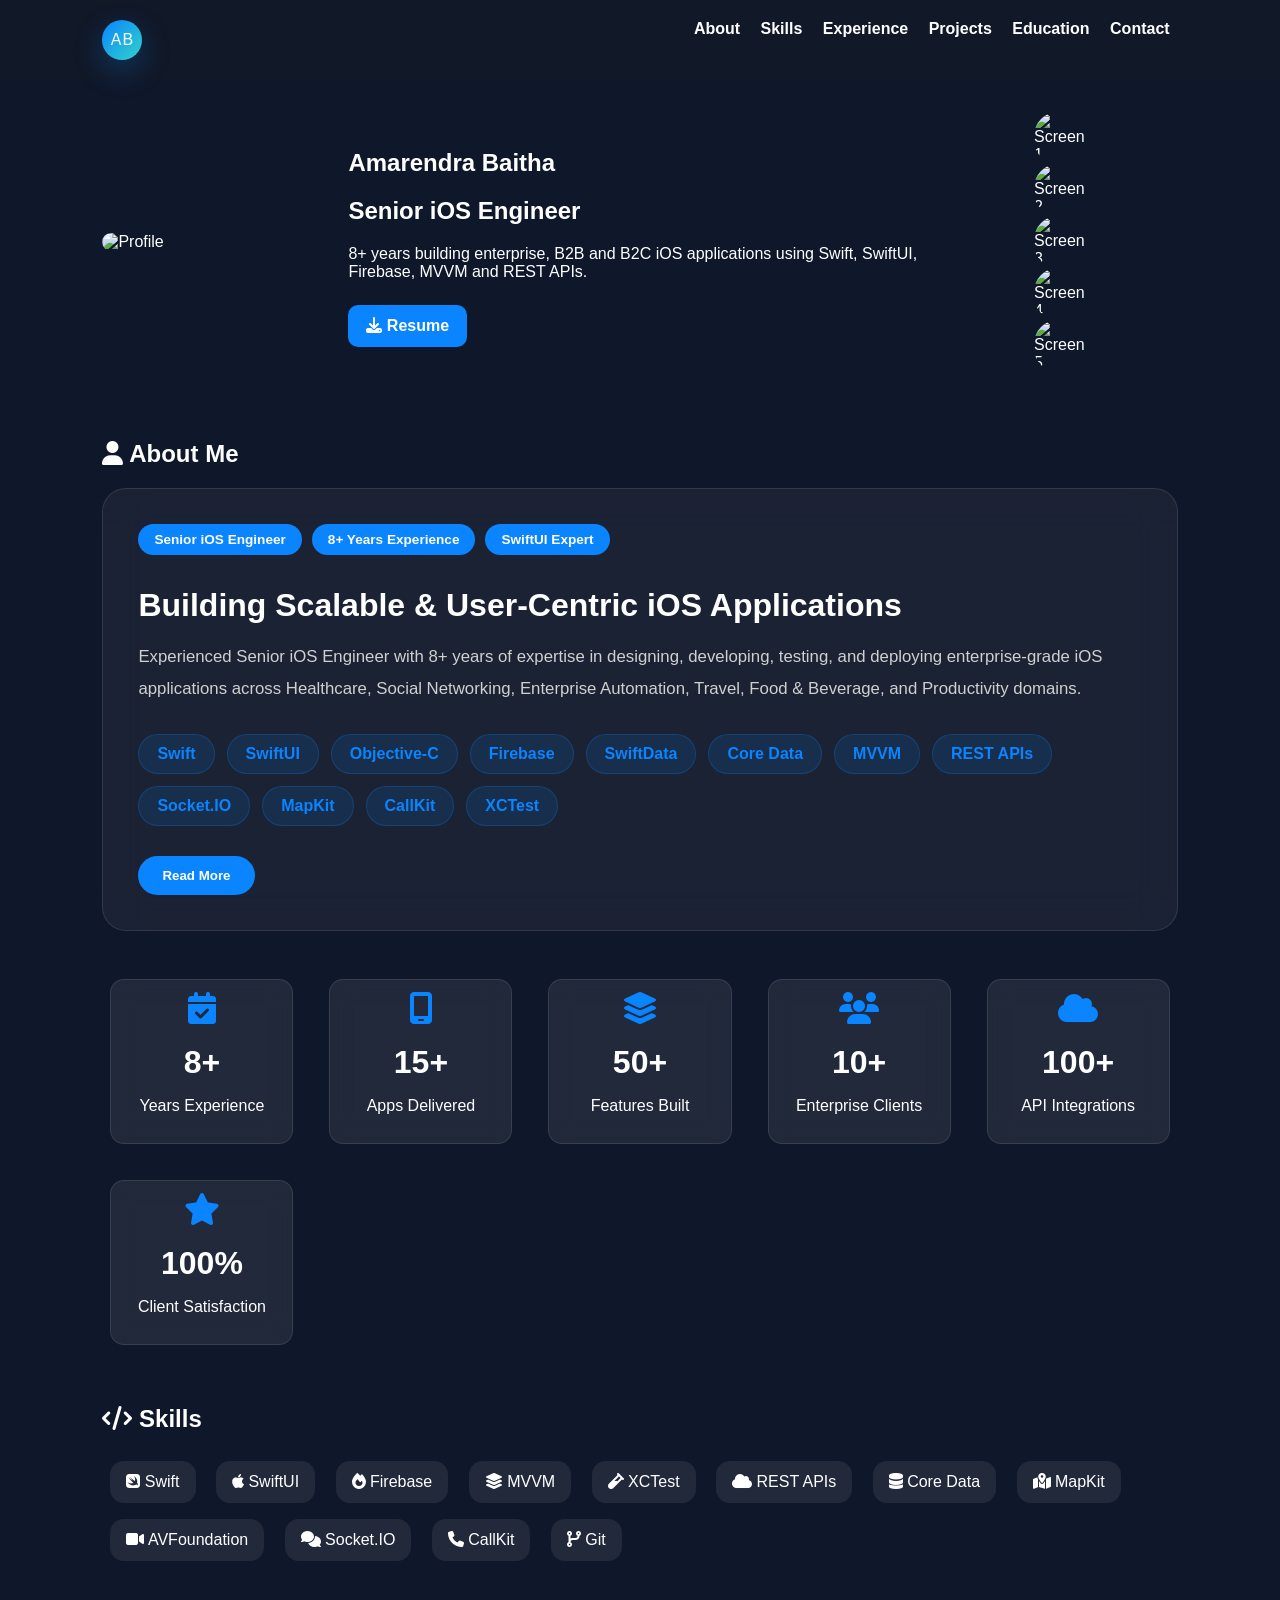
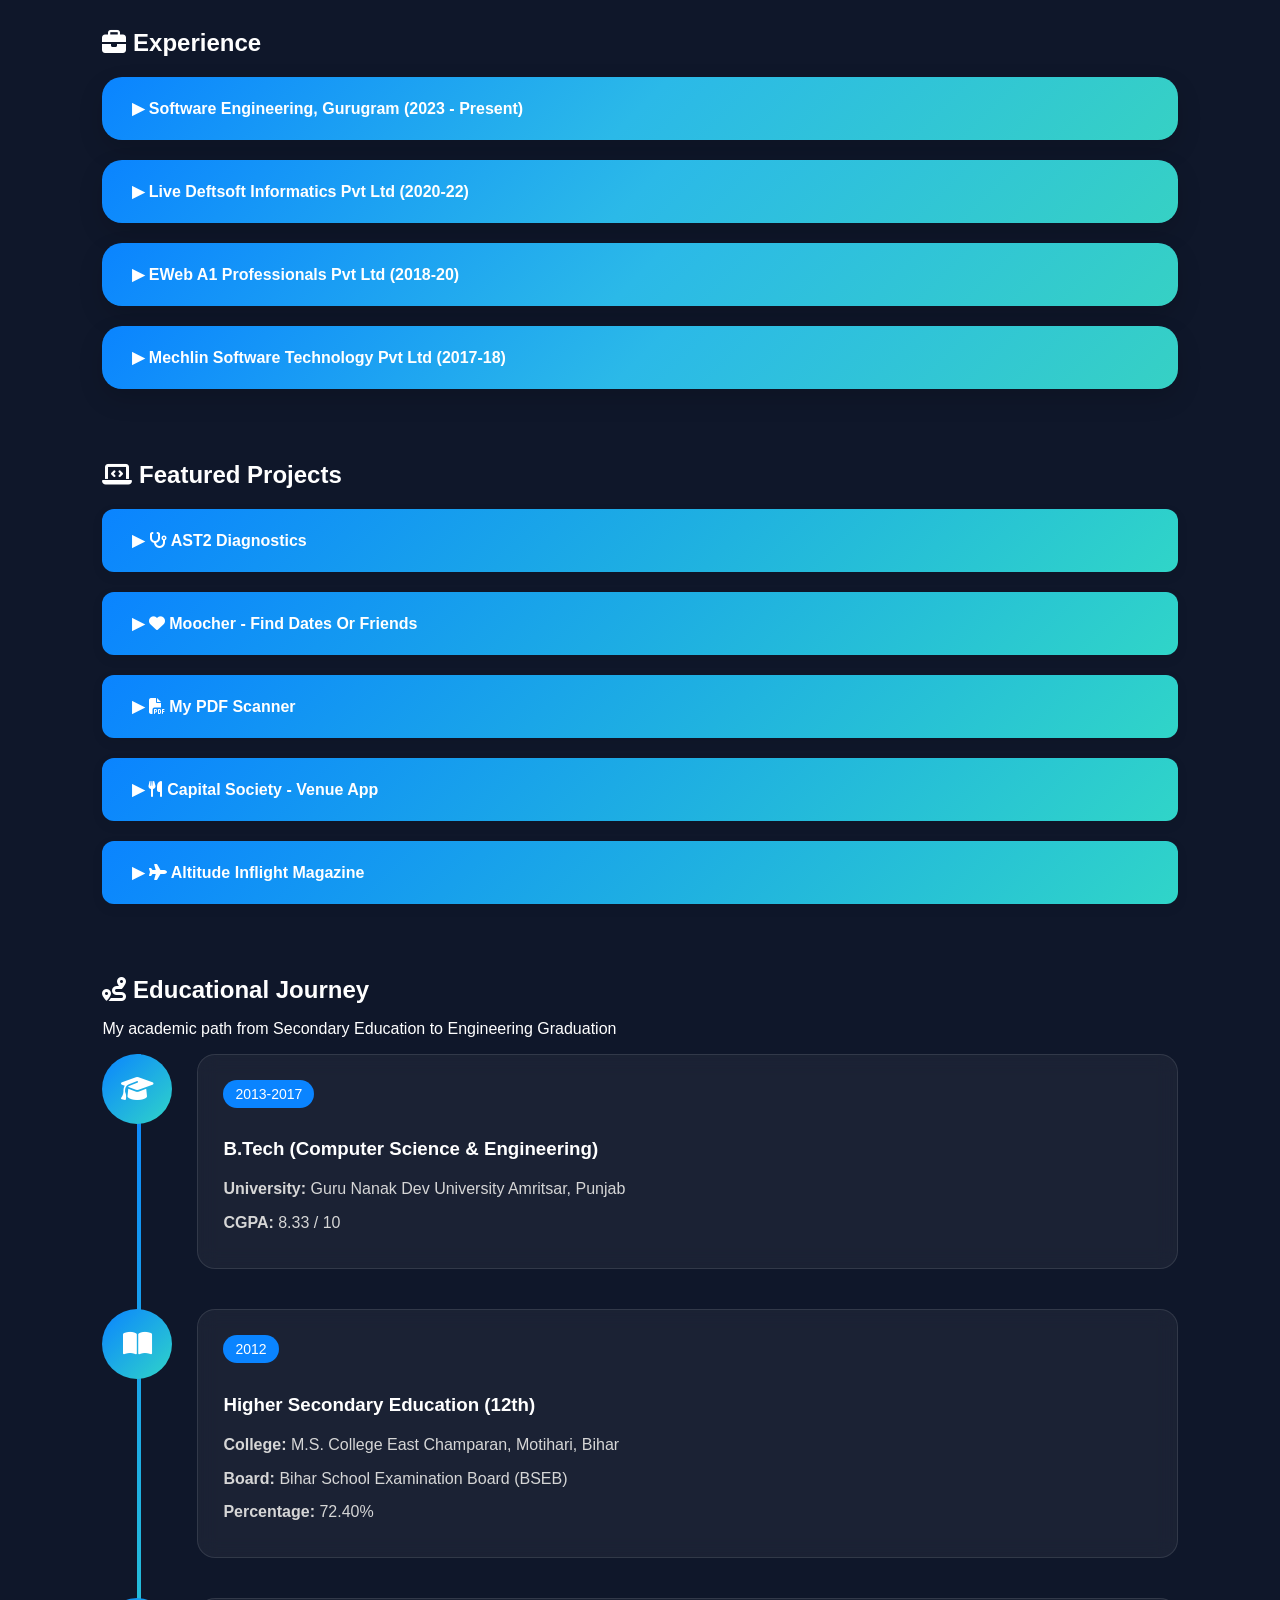
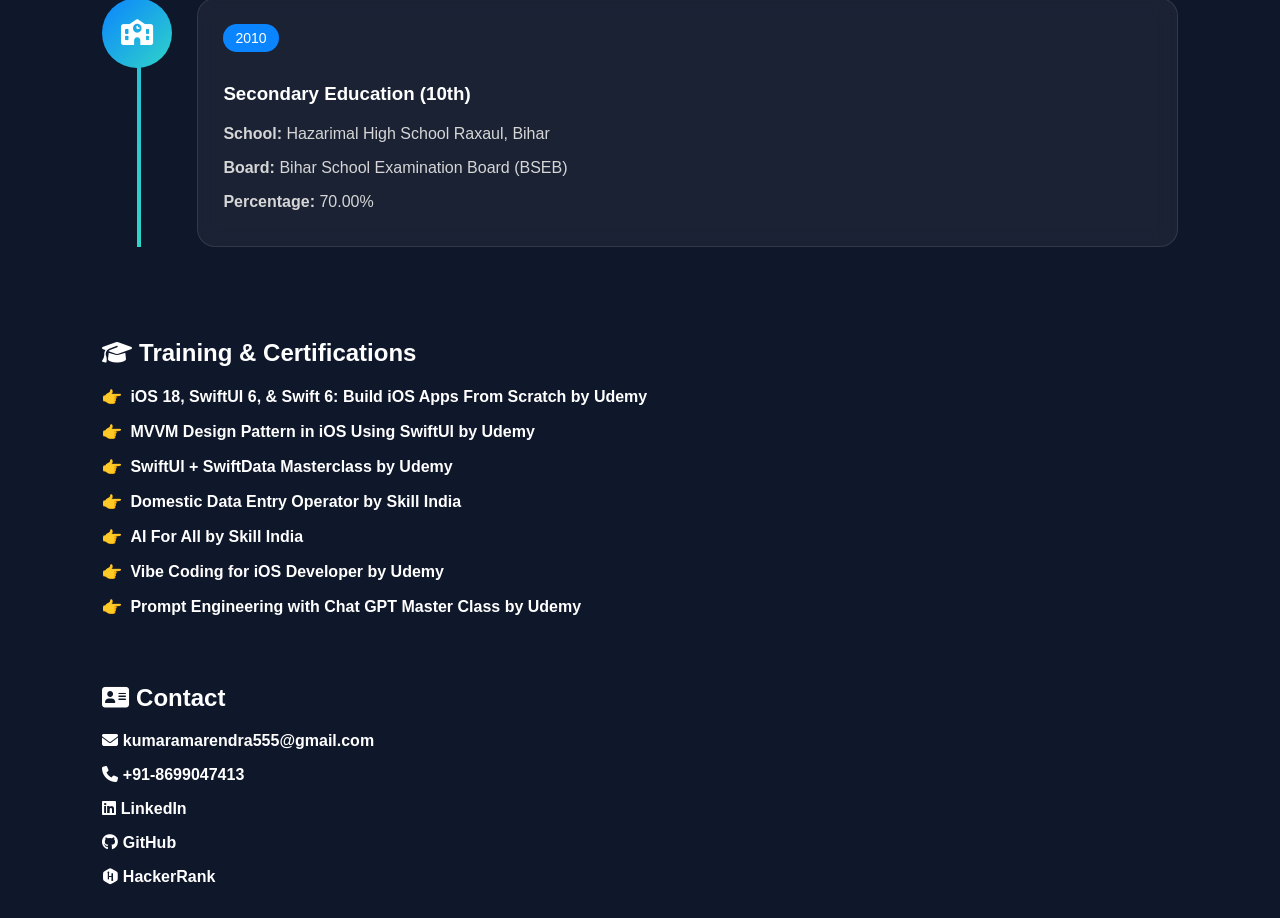
==== index.html @ 4dd433b8 "Update index.html" ====
<!DOCTYPE html>
<html lang="en">

<head>
    <meta charset="UTF-8">
    <meta name="viewport" content="width=device-width, initial-scale=1.0">
    <title>Amarendra Baitha | Senior iOS Engineer</title>
    <meta name="description"
        content="Senior iOS Engineer with 8+ years experience in Swift, SwiftUI and Enterprise iOS Apps">
    <link rel="stylesheet" href="https://cdnjs.cloudflare.com/ajax/libs/font-awesome/6.5.2/css/all.min.css">
    <link rel="stylesheet" href="css/style.css">
</head>

<body>

    <header class="header">
        <div class="logo">
            <span>AB</span>
        </div>
        <nav>
            <a href="#about">About</a>
            <a href="#skills">Skills</a>
            <a href="#experience">Experience</a>
            <a href="#projects">Projects</a>
            <a href="#education">Education</a>
            <a href="#contact">Contact</a>
        </nav>
    </header>

    <section class="hero">
        <img src="assets/images/profile.png" alt="Profile">
        <div>
            <h1>Amarendra Baitha</h1>
            <h2>Senior iOS Engineer</h2>
            <p>
                8+ years building enterprise, B2B and B2C iOS applications using Swift, SwiftUI, Firebase, MVVM and
                REST
                APIs.
            </p>
            <a class="btn" href="assets/documents/Amarendra_Baitha_Resume.pdf"><i class="fas fa-download"></i>
                Resume</a>
        </div>

        <section id="gallery" class="gallery-section">
            <div class="iphone-gallery">
                <div class="iphone-frame">
                    <img src="assets/AppGallary/screen1.png" alt="Screen 1">
                </div>

                <div class="iphone-frame">
                    <img src="assets/AppGallary/screen2.png" alt="Screen 2">
                </div>

                <div class="iphone-frame">
                    <img src="assets/AppGallary/screen3.png" alt="Screen 3">
                </div>

                <div class="iphone-frame">
                    <img src="assets/AppGallary/screen4.png" alt="Screen 4">
                </div>

                <div class="iphone-frame">
                    <img src="assets/AppGallary/screen5.png" alt="Screen 5">
                </div>
            </div>
        </section>
    </section>
    <section id="about" class="about-section">
        <h2><i class="fas fa-user"></i> About Me</h2>

        <div class="about-card">

            <div class="about-highlight">
                <span class="badge">Senior iOS Engineer</span>
                <span class="badge">8+ Years Experience</span>
                <span class="badge">SwiftUI Expert</span>
            </div>

            <h3>Building Scalable & User-Centric iOS Applications</h3>

            <p class="about-intro">
                Experienced Senior iOS Engineer with 8+ years of expertise in designing,
                developing, testing, and deploying enterprise-grade iOS applications across
                Healthcare, Social Networking, Enterprise Automation, Travel, Food & Beverage,
                and Productivity domains.
            </p>

            <div class="tech-stack">
                <span>Swift</span>
                <span>SwiftUI</span>
                <span>Objective-C</span>
                <span>Firebase</span>
                <span>SwiftData</span>
                <span>Core Data</span>
                <span>MVVM</span>
                <span>REST APIs</span>
                <span>Socket.IO</span>
                <span>MapKit</span>
                <span>CallKit</span>
                <span>XCTest</span>
            </div>

            <button class="read-more-btn" onclick="toggleAbout()">
                <span id="aboutBtnText">Read More</span>
            </button>

            <div id="aboutMore" class="about-more">

                <div class="timeline-card">
                    <h4><i class="fas fa-briefcase"></i> Professional Journey</h4>

                    <p>
                        Collaborated with product managers, designers, QA teams,
                        and stakeholders to deliver high-performance enterprise
                        applications used by thousands of users worldwide.
                    </p>

                    <p>
                        Developed advanced functionalities including real-time chat,
                        audio/video calling, OCR, PDF scanning, push notifications,
                        offline synchronization, analytics, payments, and location services.
                    </p>

                    <p>
                        Contributed to successful products including
                        AST2 Diagnostics, Moocher, My PDF Scanner,
                        Capital Society, and Altitude Inflight Magazine.
                    </p>

                    <p>
                        Passionate about clean architecture, performance optimization,
                        scalable solutions, and creating exceptional Apple ecosystem experiences.
                    </p>
                </div>

            </div>

        </div>

        <div class="stats">

            <div class="stat-card">
                <i class="fas fa-calendar-check"></i>
                <h3>8+</h3>
                <p>Years Experience</p>
            </div>

            <div class="stat-card">
                <i class="fas fa-mobile-screen"></i>
                <h3>15+</h3>
                <p>Apps Delivered</p>
            </div>

            <div class="stat-card">
                <i class="fas fa-layer-group"></i>
                <h3>50+</h3>
                <p>Features Built</p>
            </div>

            <div class="stat-card">
                <i class="fas fa-users"></i>
                <h3>10+</h3>
                <p>Enterprise Clients</p>
            </div>

            <div class="stat-card">
                <i class="fas fa-cloud"></i>
                <h3>100+</h3>
                <p>API Integrations</p>
            </div>

            <div class="stat-card">
                <i class="fas fa-star"></i>
                <h3>100%</h3>
                <p>Client Satisfaction</p>
            </div>

        </div>


    </section>


    <section id="skills">
        <h2><i class="fas fa-code"></i> Skills</h2>
        <div class="chips">
            <span><i class="fab fa-swift"></i> Swift</span>
            <span><i class="fab fa-apple"></i> SwiftUI</span>
            <span><i class="fas fa-fire"></i> Firebase</span>
            <span><i class="fas fa-layer-group"></i> MVVM</span>
            <span><i class="fas fa-vial"></i> XCTest</span>
            <span><i class="fas fa-cloud"></i> REST APIs</span>
            <span><i class="fas fa-database"></i> Core Data</span>
            <span><i class="fas fa-map-location-dot"></i> MapKit</span>
            <span><i class="fas fa-video"></i> AVFoundation</span>
            <span><i class="fas fa-comments"></i> Socket.IO</span>
            <span><i class="fas fa-phone"></i> CallKit</span>
            <span><i class="fas fa-code-branch"></i> Git</span>
        </div>
    </section>
    <section id="experience" class="experience-section">
        <h2 style="display: inline-block; margin: 8;"><i class="fas fa-briefcase"></i> Experience</h2>
        <!-- Company 1 -->
        <div class="experience-card">
            <button class="toggle-btn" onclick="toggleTable('exp1')">
                ▶ Software Engineering, Gurugram (2023 - Present)
            </button>

            <div id="exp1" class="experience-content">
                <table>
                    <tr>
                        <td class="label">Organization</td>
                        <td>
                            <a class="org-link" href="https://deftsoft.com" target="_blank">
                                Software Engineering, Gurugram
                            </a>
                        </td>
                    </tr>
                    <tr>
                        <td class="label">Time Period</td>
                        <td>23 Jan 2023 – Currently Working</td>
                    </tr>
                </table>
            </div>
        </div>

        <!-- Company 2 -->
        <div class="experience-card">
            <button class="toggle-btn" onclick="toggleTable('exp2')">
                ▶ Live Deftsoft Informatics Pvt Ltd (2020-22)
            </button>

            <div id="exp2" class="experience-content">
                <table>
                    <tr>
                        <td class="label">Organization</td>
                        <td>
                            <a class="org-link" href="https://deftsoft.com" target="_blank">
                                Live Deftsoft Informatics Pvt Ltd
                            </a>
                        </td>
                    </tr>
                    <tr>
                        <td class="label">Time Period</td>
                        <td>18 Nov 2020 – 23 Dec 2022</td>
                    </tr>
                </table>
            </div>
        </div>

        <!-- Company 3 -->
        <div class="experience-card">
            <button class="toggle-btn" onclick="toggleTable('exp3')">
                ▶ EWeb A1 Professionals Pvt Ltd (2018-20)
            </button>

            <div id="exp3" class="experience-content">
                <table>
                    <tr>
                        <td class="label">Organization</td>
                        <td>
                            <a class="org-link" href="https://a1professionals.com" target="_blank">
                                EWeb A1 Professionals Pvt Ltd
                            </a>
                        </td>
                    </tr>
                    <tr>
                        <td class="label">Time Period</td>
                        <td>07 Feb 2018 – 18 Nov 2020</td>
                    </tr>
                </table>
            </div>
        </div>

        <!-- Company 4 -->
        <div class="experience-card">
            <button class="toggle-btn" onclick="toggleTable('exp4')">
                ▶ Mechlin Software Technology Pvt Ltd (2017-18)
            </button>

            <div id="exp4" class="experience-content">
                <table>
                    <tr>
                        <td class="label">Organization</td>
                        <td>
                            <a class="org-link" href="https://mechlintech.com" target="_blank">
                                Mechlin Software Technology Pvt Ltd
                            </a>
                        </td>
                    </tr>
                    <tr>
                        <td class="label">Time Period</td>
                        <td>01 May 2017 – 05 Feb 2018</td>
                    </tr>
                </table>
            </div>
        </div>
    </section>
    <section id="projects" class="projects-section">
        <h2><i class="fas fa-laptop-code"></i> Featured Projects</h2>
        <!-- Project 1 -->
        <div class="project-card">
            <button class="project-header" onclick="toggleProject('p1')">
                ▶ <i class="fas fa-stethoscope"> </i> AST2 Diagnostics

            </button>
            <div class="project-content" id="p1">
                <table>
                    <tr>
                        <th>Client</th>
                        <td>Software Engineering, Gurugram</td>
                    </tr>
                    <tr>
                        <th>Role</th>
                        <td>Senior iOS Engineer</td>
                    </tr>
                    <tr>
                        <th>Period</th>
                        <td>Mar 2023 - Feb 2025</td>
                    </tr>
                    <tr>
                        <th>Environment</th>
                        <td>Swift, SwiftUI, XCUTest, MVVM, REST APIs, XCAutomation</td>
                    </tr>
                    <tr>
                        <th>Domain</th>
                        <td>Diagnostics (Internal Use)</td>
                    </tr>
                    <tr>
                        <th>Description</th>
                        <td>
                            Created a MacOS application for device diagnostics and implemented
                            UI Automation and functional testing for multiple iPhone and iPad applications.
                        </td>
                    </tr>
                    <tr>
                        <th>Responsibilities</th>
                        <td>
                            • UI Design & Development<br>
                            • Core Data Implementation<br>
                            • REST APIs Integration<br>
                            • XCUI Automation<br>
                            • Testing & Report Submission
                        </td>
                    </tr>
                </table>
            </div>
        </div>

        <!-- Project 2 -->
        <div class="project-card">
            <button class="project-header" onclick="toggleProject('p2')">
                ▶ <i class="fas fa-heart"> </i> Moocher - Find Dates Or Friends

            </button>

            <div class="project-content" id="p2">
                <table>
                    <tr>
                        <th>Client</th>
                        <td>Deftsoft Informatics Solution</td>
                    </tr>
                    <tr>
                        <th>Role</th>
                        <td>Senior iOS Engineer</td>
                    </tr>
                    <tr>
                        <th>Period</th>
                        <td>Jan 2022 - Nov 2022</td>
                    </tr>
                    <tr>
                        <th>Environment</th>
                        <td>Swift, Socket.IO, MVVM, REST APIs, CallKit, APNs, Agora APIs, Google Maps, Geo Location</td>
                    </tr>
                    <tr>
                        <th>Domain</th>
                        <td>Social Networking</td>
                    </tr>
                    <tr>
                        <th>Description</th>
                        <td>
                            Swipe, connect, find love or friends based on location and preferences.
                            Includes Video Call, Audio Call, Real-Time Chat and Matchmaking features.
                        </td>
                    </tr>
                    <tr>
                        <th>Responsibilities</th>
                        <td>
                            • UI Design & Development<br>
                            • Socket.IO Chat Integration<br>
                            • Agora Video & Audio Calling<br>
                            • MVVM Architecture<br>
                            • Unit Testing<br>
                            • App Store Submission
                        </td>
                    </tr>
                    <tr>
                        <th>App Store</th>
                        <td>
                            <a href="https://apps.apple.com/us/app/id1482252105" target="_blank">
                                View App
                            </a>
                        </td>
                    </tr>
                </table>
            </div>
        </div>

        <!-- Project 3 -->
        <div class="project-card">
            <button class="project-header" onclick="toggleProject('p3')">
                ▶ <i class="fas fa-file-pdf"> </i> My PDF Scanner

            </button>
            <div class="project-content" id="p3">
                <table>
                    <tr>
                        <th>Client</th>
                        <td>Deftsoft Informatics Solution</td>
                    </tr>
                    <tr>
                        <th>Role</th>
                        <td>Senior iOS Engineer</td>
                    </tr>
                    <tr>
                        <th>Period</th>
                        <td>Apr 2021 - Dec 2021</td>
                    </tr>
                    <tr>
                        <th>Environment</th>
                        <td>Swift, Firebase, Realm DB, Google Analytics, APNs, MVVM</td>
                    </tr>
                    <tr>
                        <th>Domain</th>
                        <td>Business</td>
                    </tr>
                    <tr>
                        <th>Description</th>
                        <td>
                            Scan documents, passports, ID cards, business cards and convert
                            them into PDF. Includes OCR, text translation and math solver features.
                        </td>
                    </tr>
                    <tr>
                        <th>Responsibilities</th>
                        <td>
                            • UI Design & Development<br>
                            • Firebase Integration<br>
                            • OCR & Translation APIs<br>
                            • Math Solver APIs<br>
                            • MVVM Architecture<br>
                            • App Store Submission
                        </td>
                    </tr>
                    <tr>
                        <th>App Store</th>
                        <td>
                            <a href="https://apps.apple.com/in/app/my-pdf-scanner-scan-documents/id1560099788"
                                target="_blank">
                                View App
                            </a>
                        </td>
                    </tr>
                </table>
            </div>
        </div>

        <!-- Project 4 -->
        <div class="project-card">
            <button class="project-header" onclick="toggleProject('p4')">
                ▶ <i class="fas fa-utensils"> </i> Capital Society - Venue App
            </button>
            <div class="project-content" id="p4">
                <table>
                    <tr>
                        <th>Client</th>
                        <td>Deftsoft Informatics Solution</td>
                    </tr>
                    <tr>
                        <th>Role</th>
                        <td>iOS Engineer</td>
                    </tr>
                    <tr>
                        <th>Period</th>
                        <td>Mar 2020 - Mar 2021</td>
                    </tr>
                    <tr>
                        <th>Environment</th>
                        <td>Swift, MVVM, REST APIs, Core Data, APNs</td>
                    </tr>
                    <tr>
                        <th>Domain</th>
                        <td>Food & Drink</td>
                    </tr>
                    <tr>
                        <th>Description</th>
                        <td>
                            Loyalty application rewarding customers with wallet points,
                            birthday offers and event promotions.
                        </td>
                    </tr>
                    <tr>
                        <th>Responsibilities</th>
                        <td>
                            • UI Design & Development<br>
                            • REST APIs<br>
                            • Core Data<br>
                            • APNs Integration<br>
                            • MVVM Architecture<br>
                            • App Store Submission
                        </td>
                    </tr>
                </table>
            </div>
        </div>

        <!-- Project 5 -->
        <div class="project-card">
            <button class="project-header" onclick="toggleProject('p5')">
                ▶ <i class="fas fa-plane"> </i> Altitude Inflight Magazine
            </button>

            <div class="project-content" id="p5">
                <table>
                    <tr>
                        <th>Client</th>
                        <td>Eweb A1 Professional</td>
                    </tr>
                    <tr>
                        <th>Role</th>
                        <td>iOS Engineer</td>
                    </tr>
                    <tr>
                        <th>Period</th>
                        <td>Jan 2019 - Oct 2020</td>
                    </tr>
                    <tr>
                        <th>Environment</th>
                        <td>Swift, MVVM, Core Data, File Manager, APNs</td>
                    </tr>
                    <tr>
                        <th>Domain</th>
                        <td>Travel</td>
                    </tr>
                    <tr>
                        <th>Description</th>
                        <td>
                            Digital inflight magazine platform providing offline reading,
                            download and bookmark functionality.
                        </td>
                    </tr>
                    <tr>
                        <th>Responsibilities</th>
                        <td>
                            • UI Design & Development<br>
                            • REST APIs<br>
                            • Core Data<br>
                            • File Manager<br>
                            • APNs Integration<br>
                            • App Store Submission
                        </td>
                    </tr>
                    <tr>
                        <th>App Store</th>
                        <td>
                            <a href="https://apps.apple.com/us/app/altitude-inflight-magazines/id1453353332"
                                target="_blank">
                                View App
                            </a>
                        </td>
                    </tr>
                </table>
            </div>
        </div>

    </section>
    <section id="education" class="education-section">
        <h2><i class="fas fa-route"></i> Educational Journey</h2>
        <p class="subtitle">
            My academic path from Secondary Education to Engineering Graduation
        </p>
        <div class="container">
            <div class="journey">
                <!-- B.Tech -->
                <div class="journey-item">
                    <div class="journey-icon">
                        <i class="fas fa-graduation-cap"></i>
                    </div>
                    <div class="journey-card">
                        <span class="year">2013-2017</span>
                        <h3>B.Tech (Computer Science & Engineering)</h3>
                        <div class="details">
                            <p><strong>University:</strong> Guru Nanak Dev University Amritsar, Punjab</p>
                            <p><strong>CGPA:</strong> 8.33 / 10</p>
                        </div>
                    </div>
                </div>
                <!-- 12th -->
                <div class="journey-item">
                    <div class="journey-icon">
                        <i class="fas fa-book-open"></i>
                    </div>

                    <div class="journey-card">
                        <span class="year">2012</span>
                        <h3>Higher Secondary Education (12th)</h3>

                        <div class="details">
                            <p><strong>College:</strong> M.S. College East Champaran, Motihari, Bihar</p>
                            <p><strong>Board:</strong> Bihar School Examination Board (BSEB)</p>
                            <p><strong>Percentage:</strong> 72.40%</p>
                        </div>
                    </div>
                </div>
                <!-- 10th -->
                <div class="journey-item">
                    <div class="journey-icon">
                        <i class="fas fa-school"></i>
                    </div>

                    <div class="journey-card">
                        <span class="year">2010</span>
                        <h3>Secondary Education (10th)</h3>
                        <div class="details">
                            <p><strong>School:</strong> Hazarimal High School Raxaul, Bihar</p>
                            <p><strong>Board:</strong> Bihar School Examination Board (BSEB)</p>
                            <p><strong>Percentage:</strong> 70.00%</p>
                        </div>
                    </div>
                </div>
            </div>
        </div>
    </section>
    <section id="education">
        <h2><i class="fas fa-graduation-cap"></i> Training & Certifications</h2>
        <p>
            <a class="contact-link" href="assets/documents/Swift6.jpg" target="_blank">
                <span class="arrow">👉</span>iOS 18, SwiftUI 6, & Swift 6: Build iOS Apps From Scratch by Udemy
            </a>
        </p>
        <p>
            <a class="contact-link" href="assets/documents/Swift6.jpg" target="_blank">
                <span class="arrow">👉</span>MVVM Design Pattern in iOS Using SwiftUl by Udemy
            </a>
        </p>
        <p>
            <a class="contact-link" href="assets/documents/SwiftUIAndData.jpg" target="_blank">
                <span class="arrow">👉</span>SwiftUl + SwiftData Masterclass by Udemy
            </a>
        </p>
        <p>
            <a class="contact-link" href="assets/documents/DataEntry_Certificate.pdf" target="_blank">
                <span class="arrow">👉</span>Domestic Data Entry Operator by Skill India
            </a>
        </p>
        <p>
            <a class="contact-link" href="assets/documents/AI_Cerificate.pdf" target="_blank">
                <span class="arrow">👉</span>AI For All by Skill India
            </a>
        </p>
        <p>
            <a class="contact-link" href="assets/documents/Vibe Coding for iOS.pdf" target="_blank">
                <span class="arrow">👉</span>Vibe Coding for iOS Developer by Udemy
            </a>
        </p>
        <p>
            <a class="contact-link" href="assets/documents/Prompt Engineering ChatGpt.pdf" target="_blank">
                <span class="arrow">👉</span>Prompt Engineering with Chat GPT Master Class by Udemy
            </a>
        </p>

    </section>
    <section id="contact">
        <h2><i class="fas fa-address-card"></i> Contact</h2>
        <p>
            <a class="contact-link" href="mailto:kumaramarendra555@gmail.com">
                <i class="fas fa-envelope"></i> kumaramarendra555@gmail.com
            </a>
        </p>

        <p>
            <a class="contact-link" href="tel:+918699047413">
                <i class="fas fa-phone"></i> +91-8699047413
            </a>
        </p>

        <p>
            <a class="contact-link" href="https://www.linkedin.com/in/amarendra-baitha-130431110/" target="_blank">
                <i class="fab fa-linkedin"></i> LinkedIn
            </a>
        </p>

        <p>
            <a class="contact-link" href="https://github.com/kumaramarendra555" target="_blank">
                <i class="fab fa-github"></i> GitHub
            </a>
        </p>

        <p>
            <a class="contact-link" href="https://www.hackerrank.com/profile/AmarendraBaitha" target="_blank">
                <i class="fab fa-hackerrank"></i> HackerRank
            </a>
        </p>
    </section>
    <script src="js/main.js"></script>
</body>

</html>
---- css/style.css ----
body {
    margin: 0;
    font-family: -apple-system, sans-serif;
    background: #0f172a;
    color: #fff
}

.header {
    display: flex;
    justify-content: space-between;
    padding: 20px 8%;
    background: #111827;
    position: sticky;
    top: 0
}

nav a {
    color: #fff;
    text-decoration: none;
    margin: 0 8px
}

.logo {
    width: 40px;
    height: 40px;
    border-radius: 50%;
    background: linear-gradient(135deg, #0A84FF, #30D5C8);
    display: flex;
    align-items: center;
    justify-content: center;
    box-shadow: 0 10px 30px rgba(10, 132, 255, 0.3);
    cursor: pointer;
    flex-shrink: 0;
    transition: all 0.3s ease;
}

.logo span {
    color: #fff;
    font-size: 1rem;
    font-weight: 400;
    letter-spacing: 1px;
}

.logo:hover {
    transform: scale(1.08);
}

.hero {
    display: flex;
    align-items: center;
    gap: 16px;
    padding: 16px 8%
}

.hero img {
    width: 320px;
    border-radius: 24px
}

.btn {
    background: #0A84FF;
    color: #fff;
    padding: 12px 18px;
    border-radius: 10px;
    display: inline-block;
    margin-top: 8px;
    margin-bottom: 8px;
    text-decoration: none
}

section {
    padding: 16px 8%
}

.chips span,
.project,
.stats div {
    display: inline-block;
    background: rgba(255, 255, 255, .08);
    padding: 12px 16px;
    margin: 8px;
    border-radius: 14px
}

.stats {
    display: flex;
    gap: 10px;
    flex-wrap: wrap
}

.stats {
    display: grid;
    grid-template-columns: repeat(auto-fit, minmax(180px, 1fr));
    gap: 20px;
    margin-top: 10px;
}

.stat-card {
    background: rgba(255, 255, 255, 0.08);
    border: 1px solid rgba(255, 255, 255, 0.1);
    backdrop-filter: blur(20px);
    border-radius: 20px;
    padding: 25px;
    text-align: center;
}

.stat-card i {
    font-size: 28px;
    color: #0A84FF;
    margin-bottom: 12px;
}

.stat-card h3 {
    font-size: 32px;
    margin: 10px 0;
}

.contact-link {
    color: #FFFFFF;
    text-decoration: none;
}

.contact-link:hover {
    color: #0A84FF;
}

.education-section {
    padding-left: 80px 10%;
}

.education-section h2 {
    text-align: left;
    color: #FFFFFF;
    margin-bottom: 10px;
}

.subtitle {
    text-align: left;
    color: #FFFFFF;
    margin-bottom: 16px;
}

.journey {
    position: relative;
    margin: left;
}

.journey::before {
    content: "";
    position: absolute;
    left: 35px;
    top: 0;
    width: 4px;
    height: 100%;
    background: linear-gradient(to bottom,
            #0A84FF,
            #30D5C8);
}

.journey-item {
    display: flex;
    gap: 25px;
    margin-bottom: 40px;
    position: relative;
}

.journey-icon {
    width: 70px;
    height: 70px;
    min-width: 70px;
    border-radius: 50%;
    background: linear-gradient(135deg, #0A84FF, #30D5C8);
    color: white;
    display: flex;
    justify-content: center;
    align-items: center;
    font-size: 26px;
    z-index: 2;
}

.journey-card {
    flex: 1;
    background: rgba(255, 255, 255, 0.05);
    backdrop-filter: blur(10px);
    padding: 25px;
    border-radius: 18px;
    border: 1px solid rgba(255, 255, 255, 0.1);
    transition: all .3s ease;
}

.journey-card:hover {
    transform: translateY(-5px);
    border-color: #30D5C8;
    box-shadow: 0 10px 30px rgba(48, 213, 200, .15);
}

.year {
    display: inline-block;
    background: #0A84FF;
    color: white;
    padding: 6px 12px;
    border-radius: 30px;
    font-size: 14px;
    margin-bottom: 12px;
}

.journey-card h3 {
    color: #ffffff;
    margin-bottom: 15px;
}

.details p,
.journey-card p {
    color: #d6d6d6;
    line-height: 1.8;
    margin: 5px 0;
}

.success {
    background: linear-gradient(135deg, #30D5C8, #0A84FF);
}

.final-step .journey-card {
    border: 1px solid #30D5C8;
}

.bullet {
    color: #d6d6d6;
    background: linear-gradient(135deg, #30D5C8, #0A84FF);
    font-weight: bold;
    margin: 0 8px;
}

.contact-link .fa-arrow-right,
.contact-link .fa-angle-right {
    color: #0A84FF;
    margin-right: 8px;
}

.arrow {
    color: #0A84FF;
    font-weight: bold;
    margin-right: 8px;
}

.project-details {
    margin: 40px 0;
}

.project-table {
    width: 100%;
    border-collapse: collapse;
    font-family: "Times New Roman", serif;
}

.project-table th,
.project-table td {
    border: 2px solid #000;
    padding: 18px;
    vertical-align: top;
}

.project-table th {
    width: 30%;
    text-align: left;
    font-size: 28px;
    font-weight: bold;
}

.project-table td {
    font-size: 24px;
}

.project-table ul {
    margin: 0;
    padding-left: 30px;
}

.project-table li {
    margin-bottom: 10px;
}

.projects-section {
    max-width: 1200px;
    margin: auto;
}

.projects-section h1 {
    text-align: center;

    margin-bottom: 30px;
}

.project-card {
    background: linear-gradient(135deg, #0A84FF, #30D5C8);
    border-radius: 12px;
    overflow: hidden;
    margin-bottom: 20px;
    box-shadow: 0 4px 12px rgba(0, 0, 0, 0.08);
}

.project-header {
    width: 100%;
    padding: 22px 30px;
    border: none;
    background: transparent;
    color: #fff;
    font-size: 16px;
    font-weight: 700;
    text-align: left;
    cursor: pointer;
}

.project-header:hover {
    background: #0066d6;
}

.project-content {
    display: none;
    padding: 20px;
}

table {
    width: 100%;
    border-collapse: collapse;
}

table th {
    width: 220px;
    background: linear-gradient(135deg, #0A84FF, #30D5C8);
    color: white;
    text-align: left;
    padding: 12px;
    border: 1px solid #ddd;
}

table td {
    padding: 12px;
    border: 1px solid #ddd;
    line-height: 1.8;
}

a {
    color: white;
    text-decoration: none;
    font-weight: 600;
}

a:hover {
    text-decoration: underline;
}

.about-card {
    background: rgba(255, 255, 255, 0.05);
    backdrop-filter: blur(20px);
    border: 1px solid rgba(255, 255, 255, 0.1);
    border-radius: 24px;
    padding: 35px;
    margin-bottom: 40px;
}

.about-highlight {
    display: flex;
    flex-wrap: wrap;
    gap: 10px;
    margin-bottom: 20px;
}

.badge {
    background: #0A84FF;
    color: #fff;
    padding: 8px 16px;
    border-radius: 50px;
    font-size: .85rem;
    font-weight: 600;
}

.about-card h3 {
    margin-bottom: 15px;
    font-size: 2rem;
}

.about-intro {
    line-height: 1.9;
    font-size: 1.05rem;
    color: #d0d0d0;
}

.tech-stack {
    display: flex;
    flex-wrap: wrap;
    gap: 12px;
    margin: 30px 0;
}

.tech-stack span {
    padding: 10px 18px;
    border-radius: 30px;
    background: rgba(10, 132, 255, .12);
    border: 1px solid rgba(10, 132, 255, .25);
    color: #0A84FF;
    font-weight: 600;
}

.read-more-btn {
    background: #0A84FF;
    color: white;
    border: none;
    padding: 12px 24px;
    border-radius: 50px;
    cursor: pointer;
    font-weight: 600;
}

.about-more {
    display: none;
    margin-top: 20px;
}

.about-more.show {
    display: block;
}

.timeline-card {
    background: rgba(255, 255, 255, .03);
    padding: 25px;
    border-radius: 18px;
    border-left: 4px solid #0A84FF;
}

.timeline-card h4 {
    margin-bottom: 15px;
}

.timeline-card p {
    margin-bottom: 15px;
    line-height: 1.8;
}

.stats {
    display: grid;
    grid-template-columns: repeat(auto-fit, minmax(180px, 1fr));
    gap: 20px;
}

.stat-card {
    text-align: center;
    padding: 25px;
    border-radius: 20px;
    background: rgba(255, 255, 255, .05);
    backdrop-filter: blur(12px);
    transition: .3s;
}

.stat-card:hover {
    transform: translateY(-8px);
}

.stat-card i {
    font-size: 2rem;
    color: #0A84FF;
    margin-bottom: 10px;
}

.stat-card h3 {
    font-size: 2rem;
    margin: 10px 0;
}

@media(max-width:768px) {

    table,
    tbody,
    tr,
    td,
    th {
        display: block;
        width: 100%;
    }

    table th {
        border-bottom: none;
    }

    table td {
        border-top: none;
        margin-bottom: 10px;
    }
}

/* Work Experience Section */

.experience-section {
    margin-top: 8px;
}

.section-title {
    color: #ffffff;
    font-size: 32px;
    margin-bottom: 8px;
    text-align: center;
}

.experience-card {
    margin-bottom: 20px;
    border-radius: 20px;
    overflow: hidden;
    background: linear-gradient(135deg,
            #0A84FF,
            #2BB9E8,
            #36D1C4);
    box-shadow: 0 10px 25px rgba(0, 0, 0, 0.15);
}

.toggle-btn {
    width: 100%;
    padding: 22px 30px;
    border: none;
    background: transparent;
    color: #fff;
    font-size: 16px;
    font-weight: 700;
    text-align: left;
    cursor: pointer;
}

.toggle-btn:hover {
    background: rgba(255, 255, 255, 0.08);
}

.experience-content {
    display: none;
    padding: 0 25px 25px;
}

.experience-content table {
    width: 100%;
    border-collapse: collapse;
    color: #fff;
    font-size: 18px;
}

.experience-content td {
    border: 1px solid rgba(255, 255, 255, 0.4);
    padding: 18px;
}

.label {
    width: 250px;
    font-weight: 700;
    background: rgba(255, 255, 255, 0.08);
}

.org-link {
    color: white;
    text-decoration: underline;
    font-weight: 600;
}

.org-link:hover {
    color: #0A84FF;
    text-decoration: underline;
}

/* Mobile */

@media(max-width:768px) {

    .toggle-btn {
        font-size: 20px;
        padding: 18px;
    }

    .experience-content table {
        font-size: 16px;
    }

    .label {
        width: 140px;
    }
}

@media(max-width:768px) {

    .education-section {
        padding: 8px 8px;
    }

    .journey::before {
        left: 30px;
    }

    .journey-icon {
        width: 60px;
        height: 60px;
        min-width: 60px;
        font-size: 22px;
    }

    .journey-card {
        padding: 20px;
    }
}
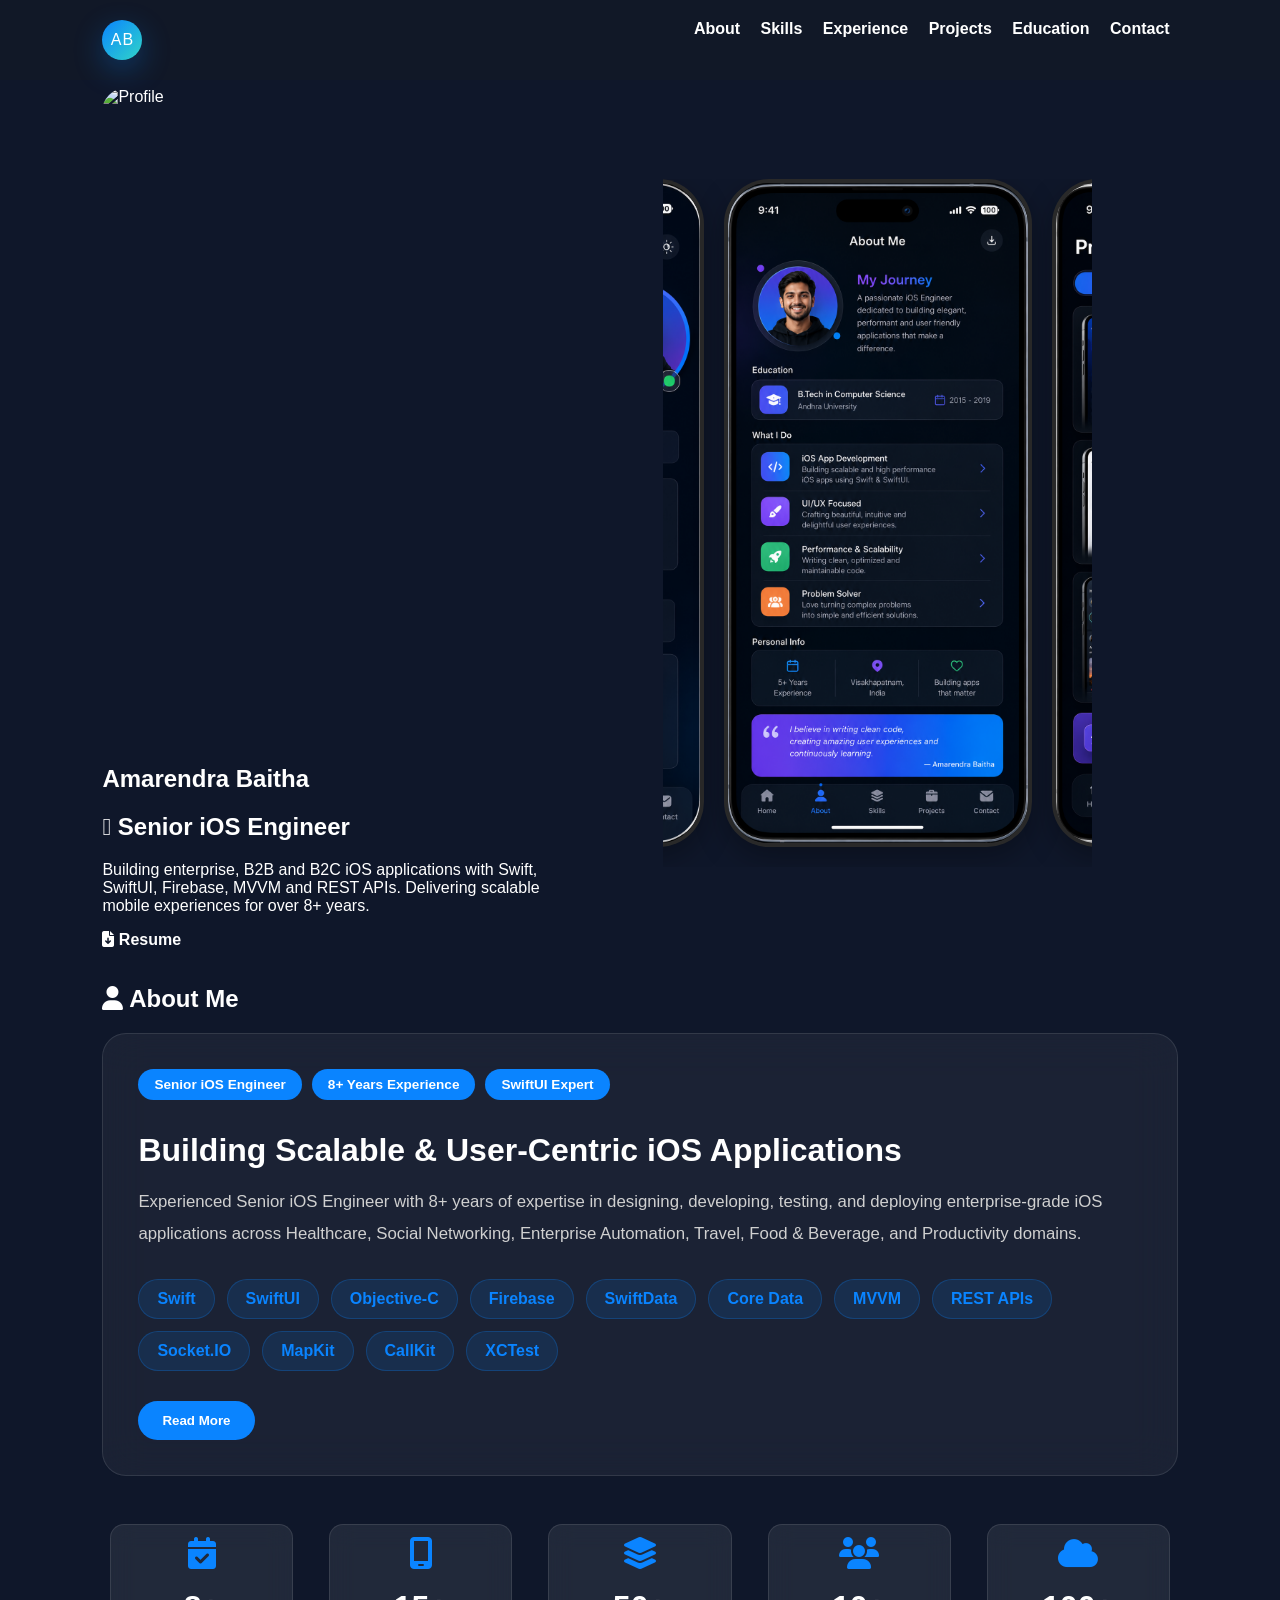
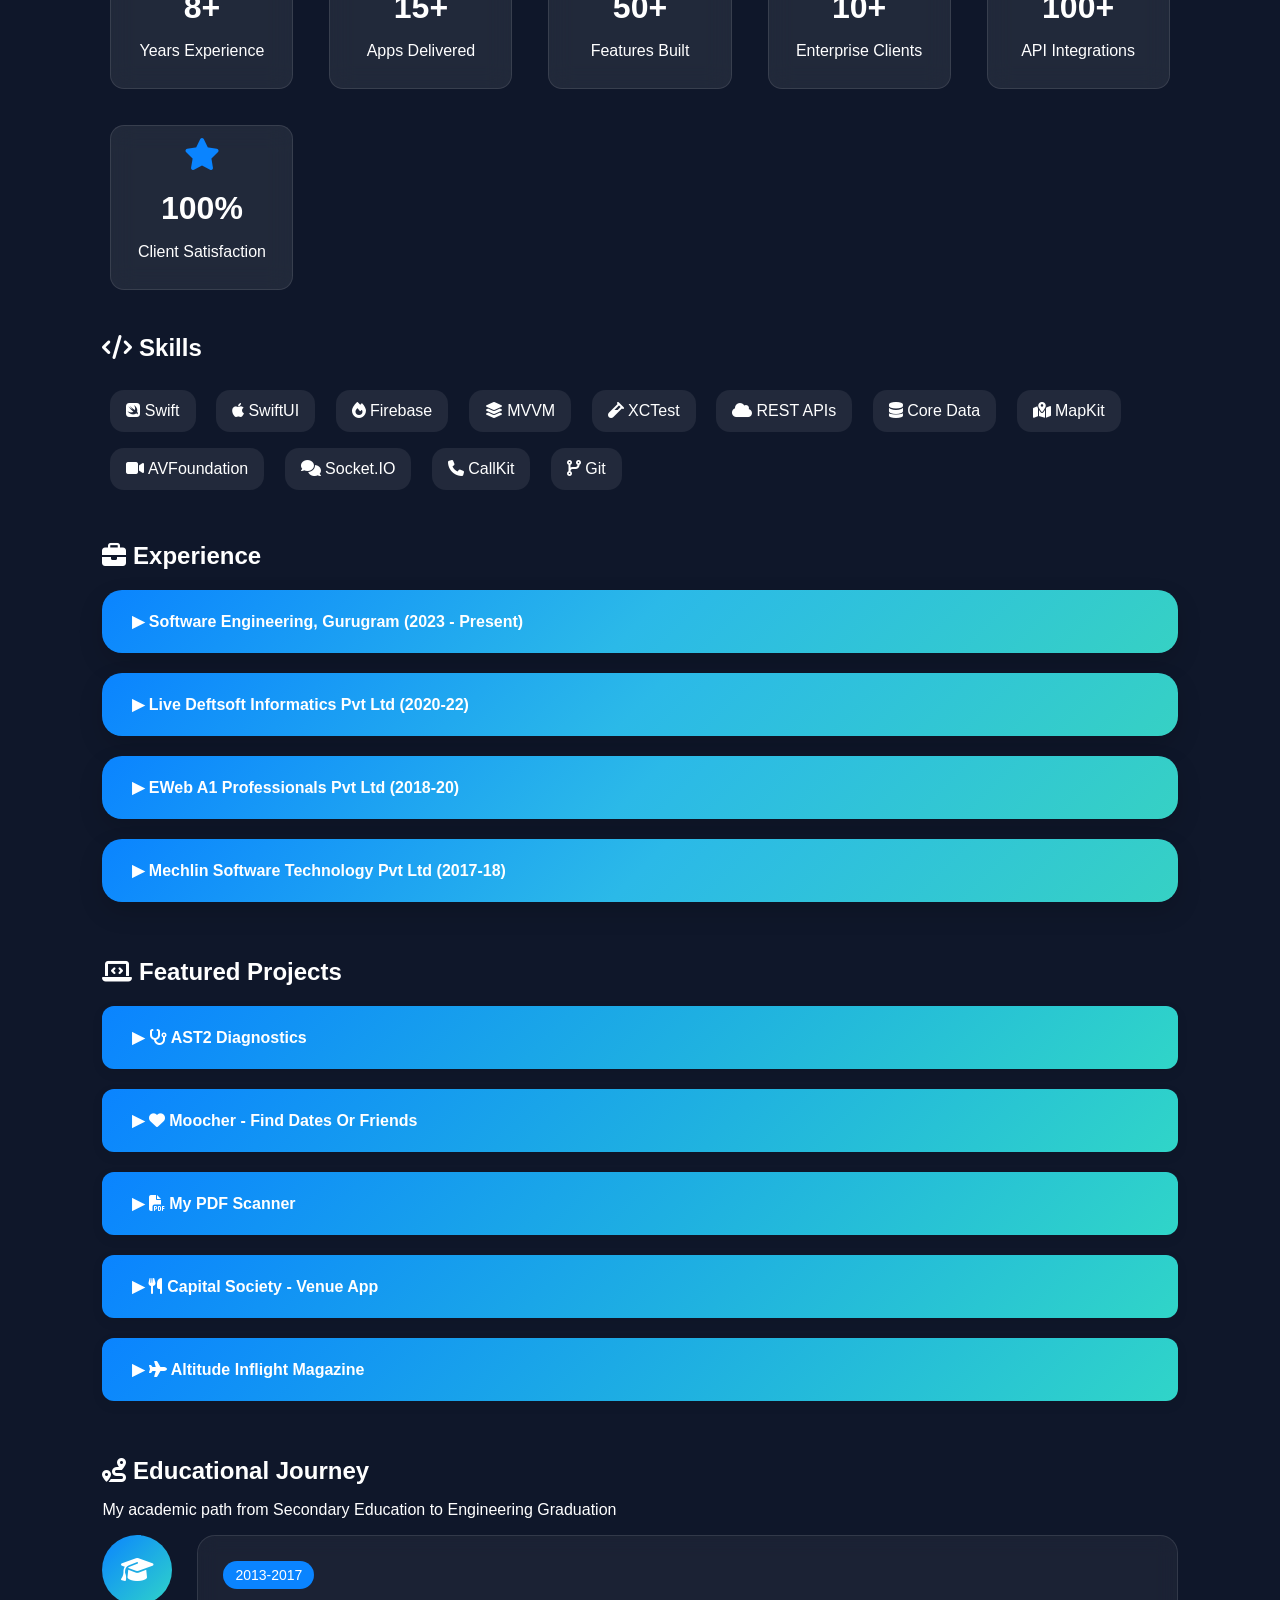
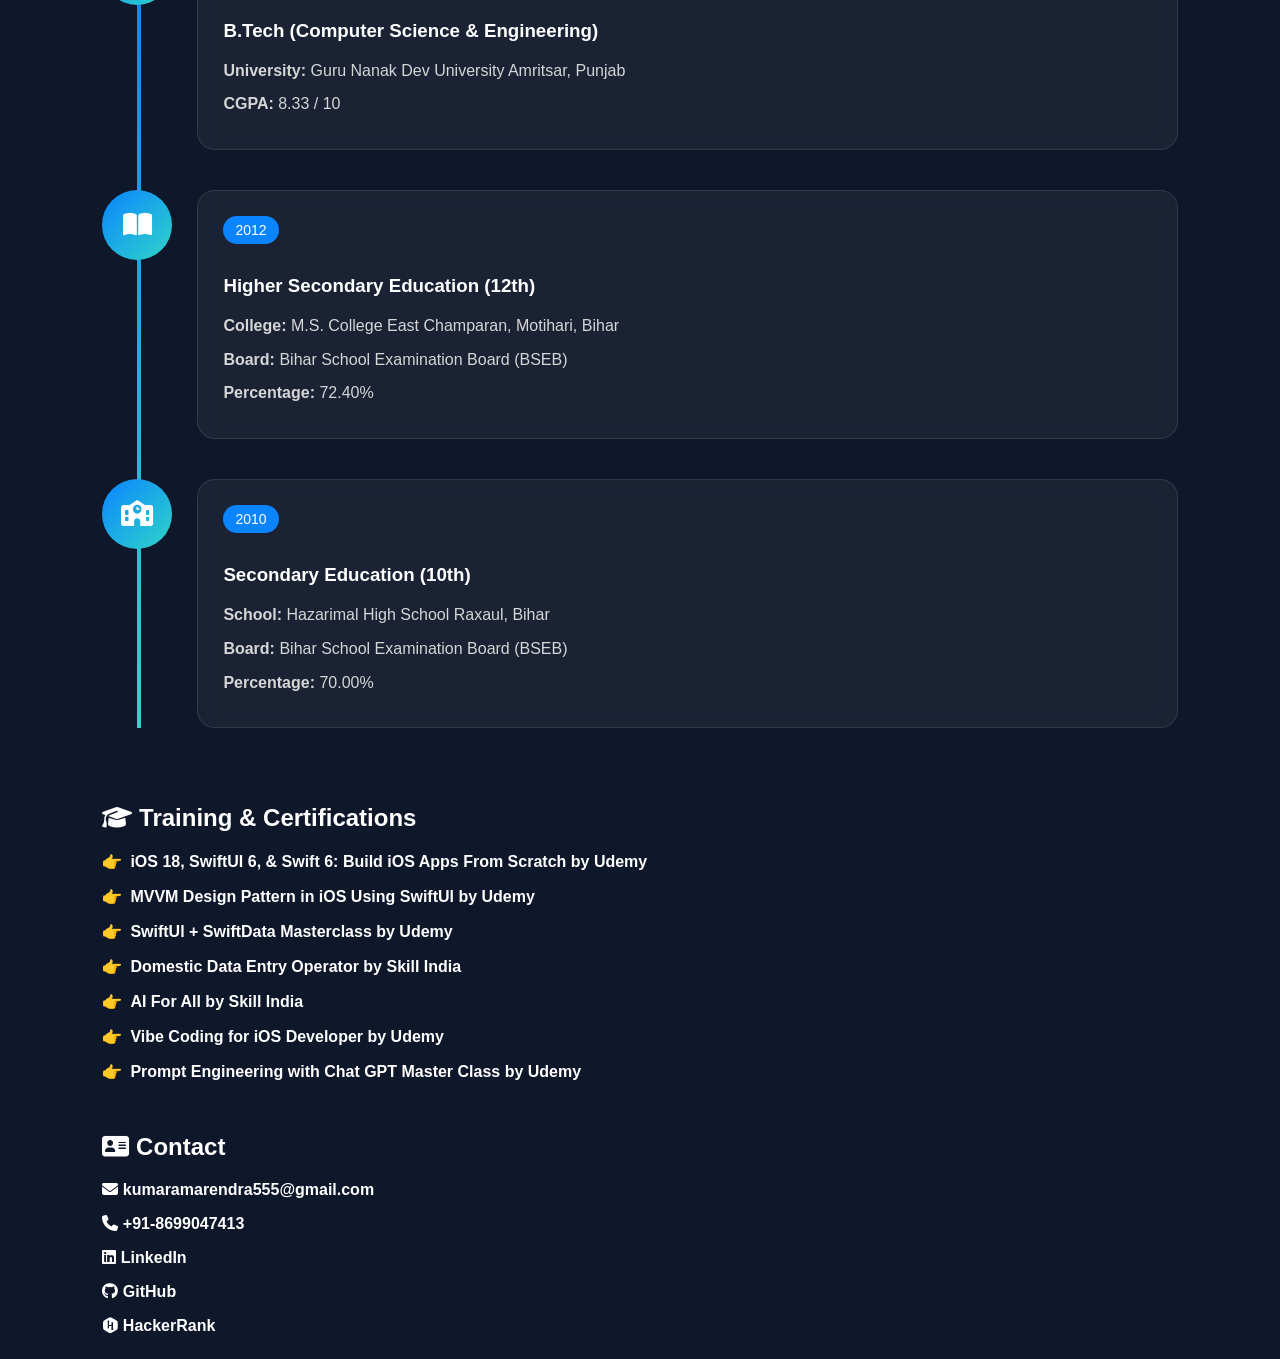
==== commit 6addab84: "Update index.html" ====
--- a/index.html
+++ b/index.html
@@ -28,21 +28,29 @@
     </header>
 
     <section class="hero">
-        <img src="assets/images/profile.png" alt="Profile">
-        <div>
-            <h1>Amarendra Baitha</h1>
-            <h2>Senior iOS Engineer</h2>
-            <p>
-                8+ years building enterprise, B2B and B2C iOS applications using Swift, SwiftUI, Firebase, MVVM and
-                REST
-                APIs.
-            </p>
-            <a class="btn" href="assets/documents/Amarendra_Baitha_Resume.pdf"><i class="fas fa-download"></i>
-                Resume</a>
+        <div class="hero-content">
+            <img src="assets/images/profile.png" alt="Profile" class="profile-img">
+
+            <div class="hero-text">
+                <h1>Amarendra Baitha</h1>
+                <h2>  Senior iOS Engineer</h2>
+
+                <p>
+                    Building enterprise, B2B and B2C iOS applications with
+                    Swift, SwiftUI, Firebase, MVVM and REST APIs.
+                    Delivering scalable mobile experiences for over 8+ years.
+                </p>
+
+                <a class="resume-btn" href="assets/documents/Amarendra_Baitha_Resume.pdf" target="_blank">
+                    <i class="fas fa-file-arrow-down"></i>
+                    <span>Resume</span>
+                </a>
+            </div>
         </div>
 
         <section id="gallery" class="gallery-section">
             <div class="iphone-gallery">
+
                 <div class="iphone-frame">
                     <img src="assets/AppGallary/screen1.png" alt="Screen 1">
                 </div>
@@ -62,6 +70,7 @@
                 <div class="iphone-frame">
                     <img src="assets/AppGallary/screen5.png" alt="Screen 5">
                 </div>
+
             </div>
         </section>
     </section>
@@ -198,6 +207,7 @@
             <span><i class="fas fa-code-branch"></i> Git</span>
         </div>
     </section>
+
     <section id="experience" class="experience-section">
         <h2 style="display: inline-block; margin: 8;"><i class="fas fa-briefcase"></i> Experience</h2>
         <!-- Company 1 -->
--- a/css/style.css
+++ b/css/style.css
@@ -1,7 +1,10 @@
+html,
 body {
+    width: 100%;
     margin: 0;
     font-family: -apple-system, sans-serif;
     background: #0f172a;
+    overflow-x: hidden;
     color: #fff
 }
 
@@ -30,7 +33,6 @@
     justify-content: center;
     box-shadow: 0 10px 30px rgba(10, 132, 255, 0.3);
     cursor: pointer;
-    flex-shrink: 0;
     transition: all 0.3s ease;
 }
 
@@ -49,12 +51,21 @@
     display: flex;
     align-items: center;
     gap: 16px;
-    padding: 16px 8%
 }
 
 .hero img {
-    width: 320px;
-    border-radius: 24px
+    width: 100%;
+    max-width: 460px;
+
+    height: auto;
+
+    aspect-ratio: 460 / 660;
+
+    object-fit: cover;
+
+    border-radius: 24px;
+
+    display: block;
 }
 
 .btn {
@@ -69,7 +80,7 @@
 }
 
 section {
-    padding: 16px 8%
+    padding: 8px 8%
 }
 
 .chips span,
@@ -467,6 +478,66 @@
     margin: 10px 0;
 }
 
+/* Gallery Section */
+.gallery-section {
+    width: 100%;
+    margin-top: 8px;
+    overflow: hidden;
+}
+
+.gallery-section h2 {
+    margin-bottom: 25px;
+}
+
+/* Horizontal Scroll */
+.iphone-gallery {
+    display: flex;
+    gap: 24px;
+    overflow-x: auto;
+    overflow-y: hidden;
+    scroll-behavior: smooth;
+    padding: 0px 0 20px;
+}
+
+/* Scrollbar */
+.iphone-gallery::-webkit-scrollbar {
+    height: 3px;
+}
+
+.iphone-gallery::-webkit-scrollbar-thumb {
+    border-radius: 16px;
+    background: #1e90ff;
+}
+
+/* iPhone 15 Screenshot Size */
+.iphone-frame {
+    flex: 0 0 auto;
+    /* iPhone 15 Pro ratio */
+    width: 300px;
+    height: 660px;
+    border-radius: 45px;
+    overflow: hidden;
+
+    background: #111;
+    border: 4px solid rgba(255, 255, 255, 0.1);
+
+    box-shadow:
+        0 10px 30px rgba(0, 0, 0, 0.3);
+
+    transition: transform 0.3s ease;
+}
+
+.iphone-frame:hover {
+    transform: translateY(-8px);
+}
+
+.iphone-frame img {
+    width: 100%;
+    height: 100%;
+    object-fit: cover;
+    display: block;
+}
+
 @media(max-width:768px) {
 
     table,
@@ -505,6 +576,8 @@
     margin-bottom: 20px;
     border-radius: 20px;
     overflow: hidden;
+    font-size: 16px;
+    font-weight: 700;
     background: linear-gradient(135deg,
             #0A84FF,
             #2BB9E8,
@@ -562,6 +635,56 @@
     text-decoration: underline;
 }
 
+.gallery-container {
+    overflow: hidden;
+    width: 100%;
+}
+
+.gallery {
+    display: flex;
+    gap: 20px;
+    overflow-x: auto;
+    scroll-behavior: smooth;
+    scrollbar-width: none;
+}
+
+.gallery::-webkit-scrollbar {
+    display: none;
+}
+
+.gallery img {
+    width: 250px;
+    height: 500px;
+    border-radius: 20px;
+    flex-shrink: 0;
+    object-fit: cover;
+}
+
+.iphone-gallery::-webkit-scrollbar {
+    display: none;
+}
+
+.iphone-gallery {
+    scroll-snap-type: x mandatory;
+}
+
+.iphone-frame {
+    scroll-snap-align: center;
+}
+
+.iphone-gallery {
+    display: flex;
+    gap: 20px;
+    overflow-x: auto;
+    overflow-y: hidden;
+    scroll-behavior: smooth;
+    scrollbar-width: none;
+}
+
+.iphone-gallery::-webkit-scrollbar {
+    display: none;
+}
+
 /* Mobile */
 
 @media(max-width:768px) {
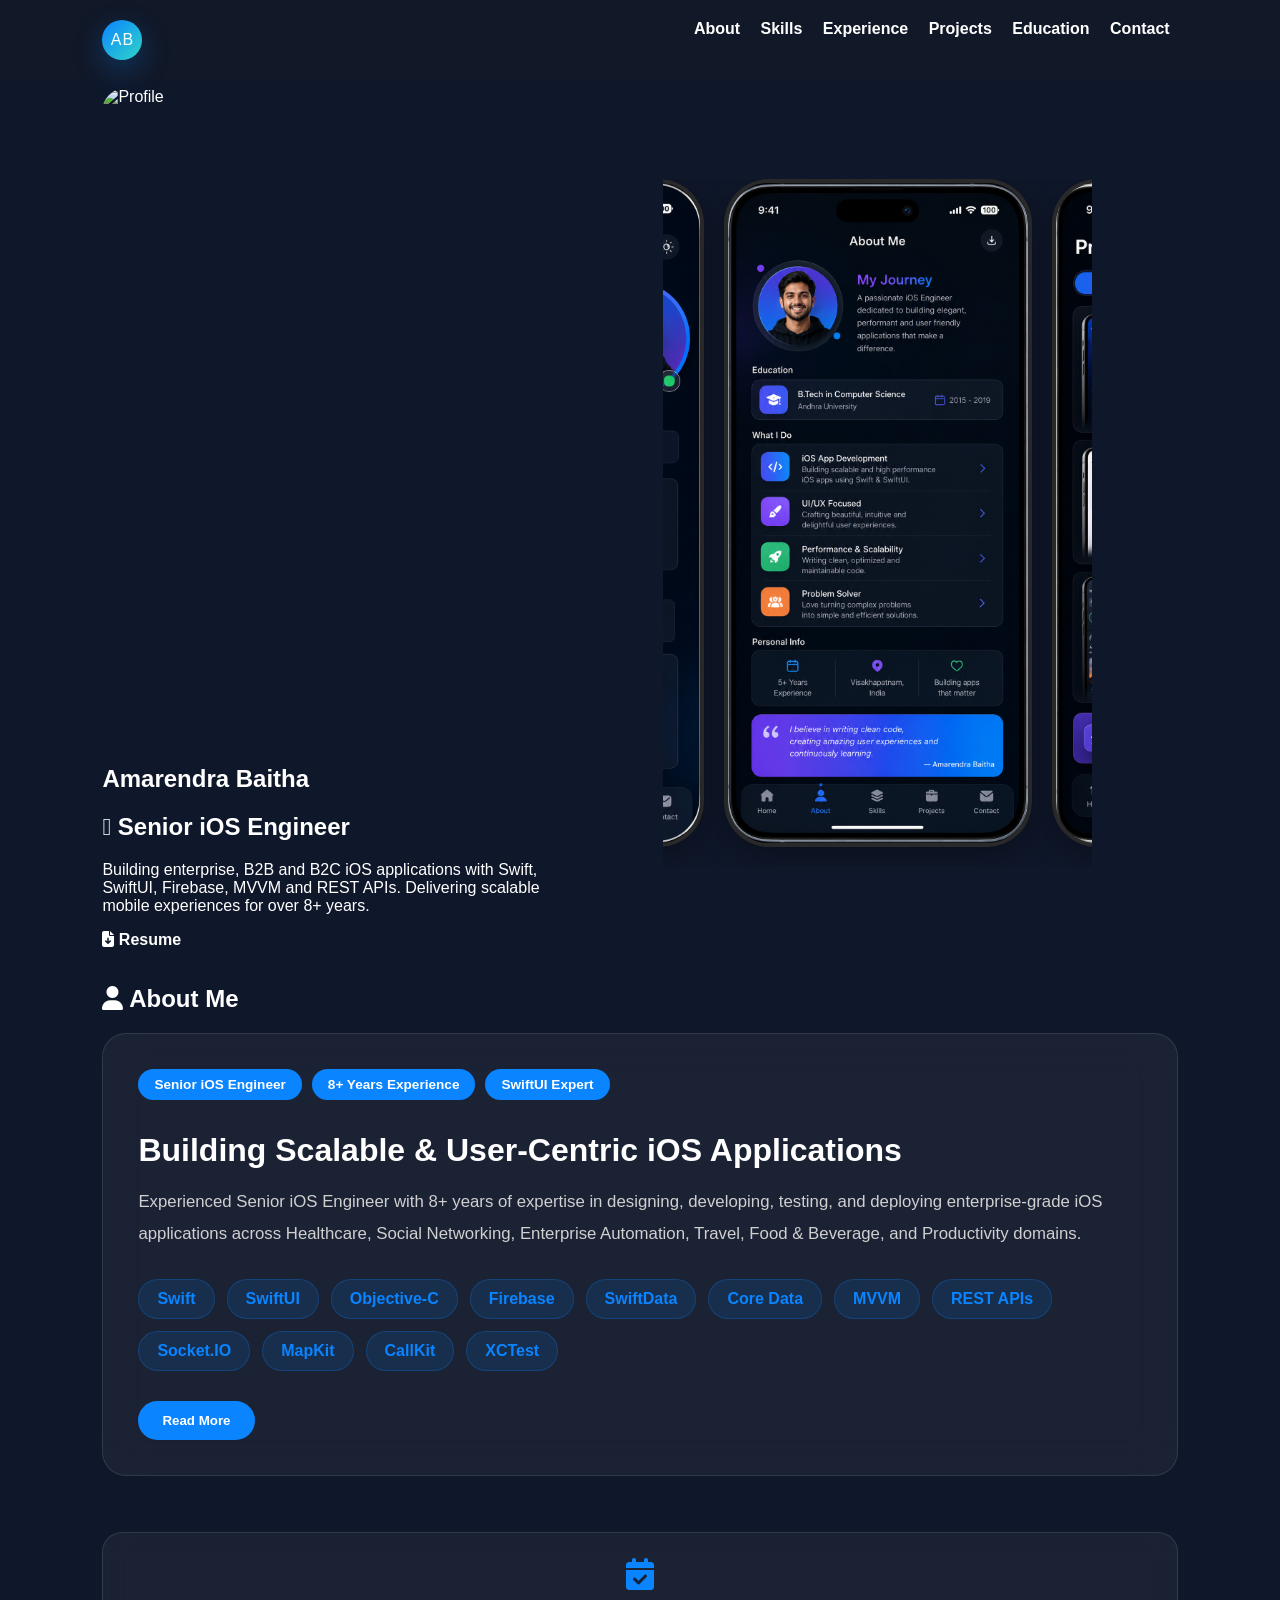
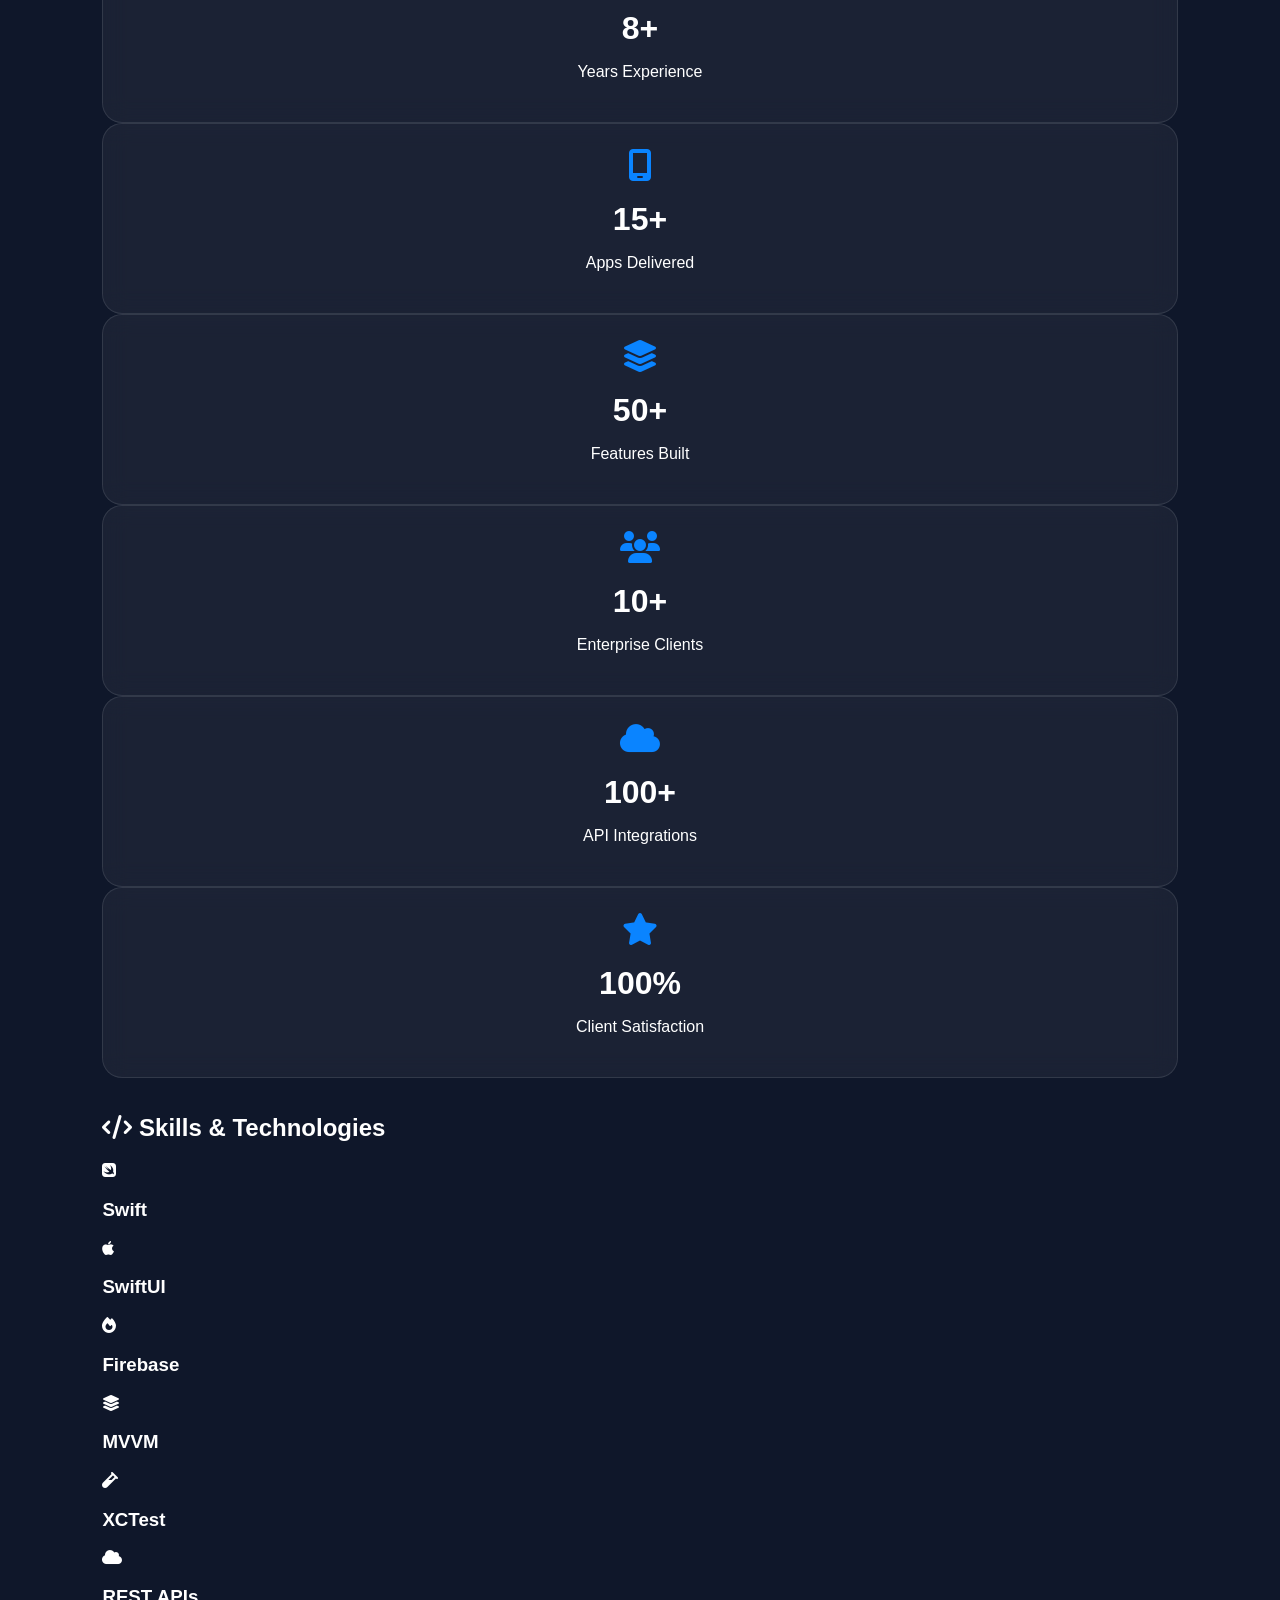
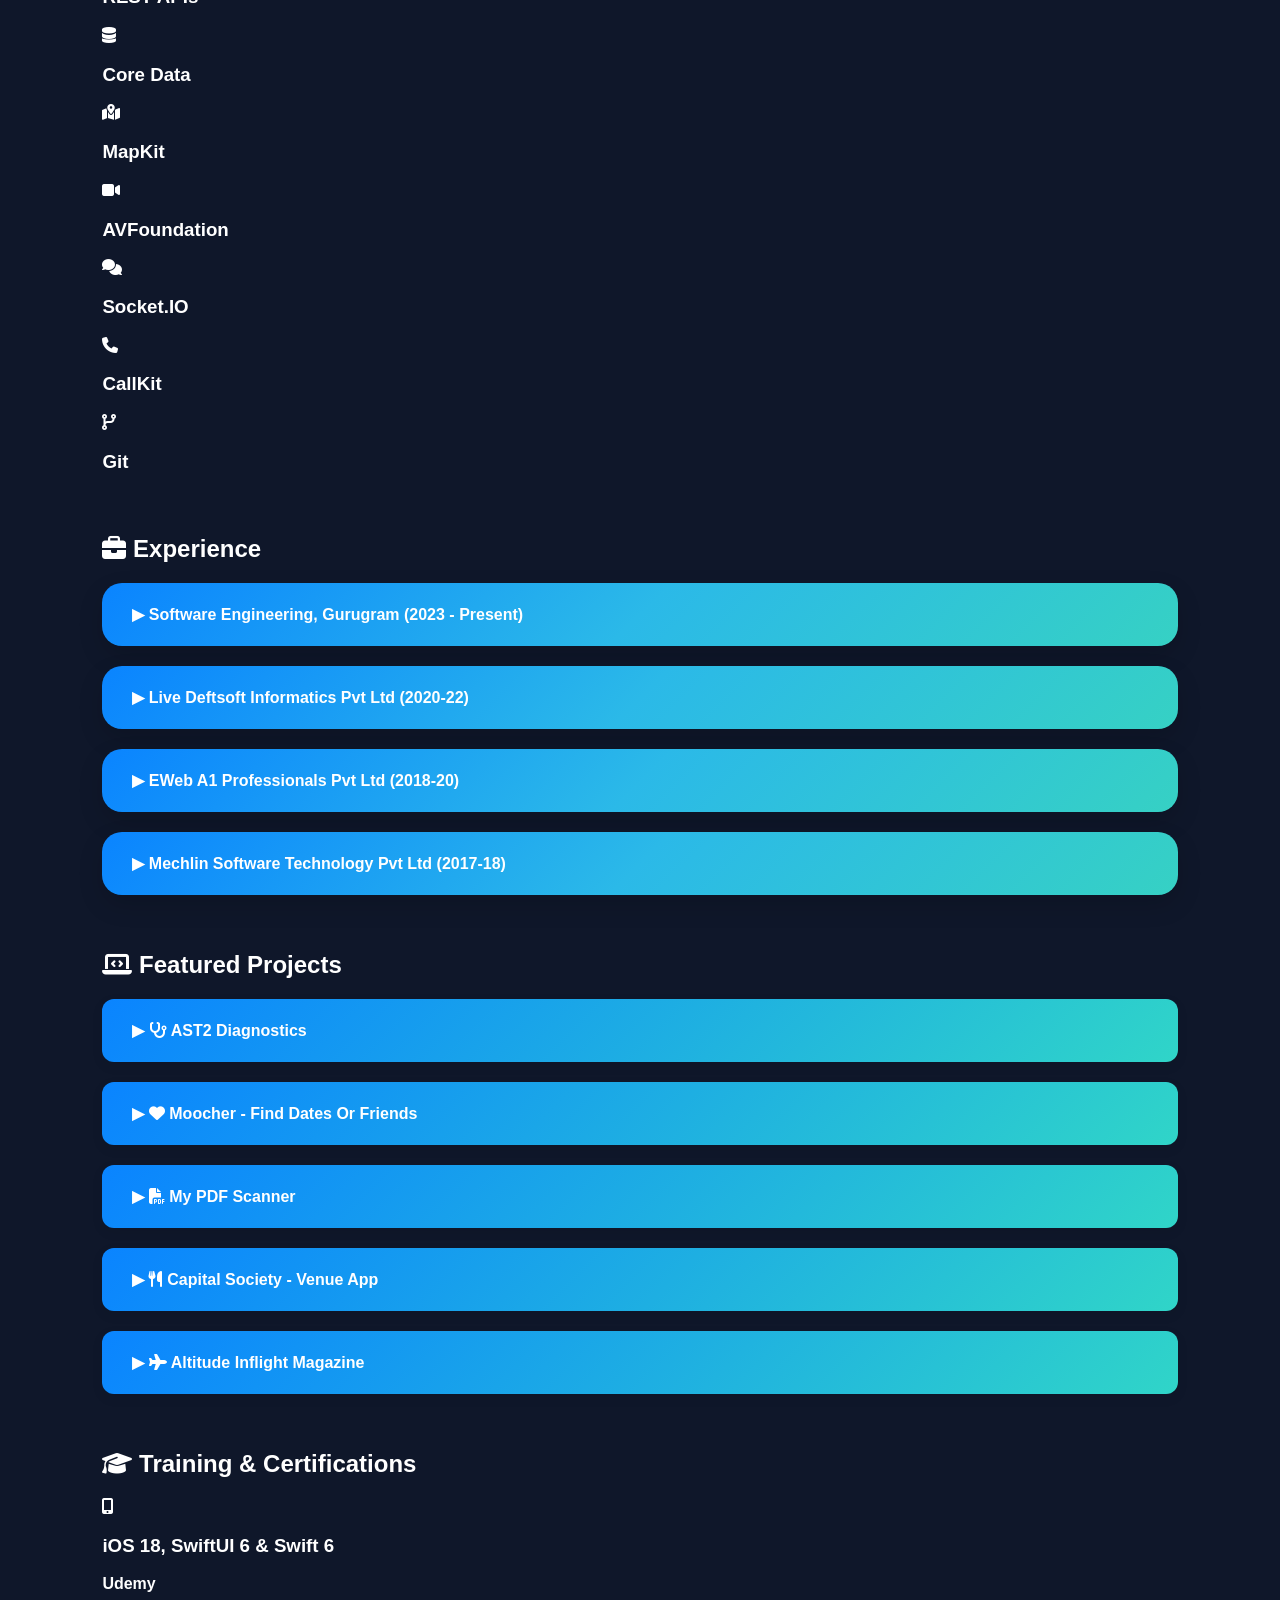
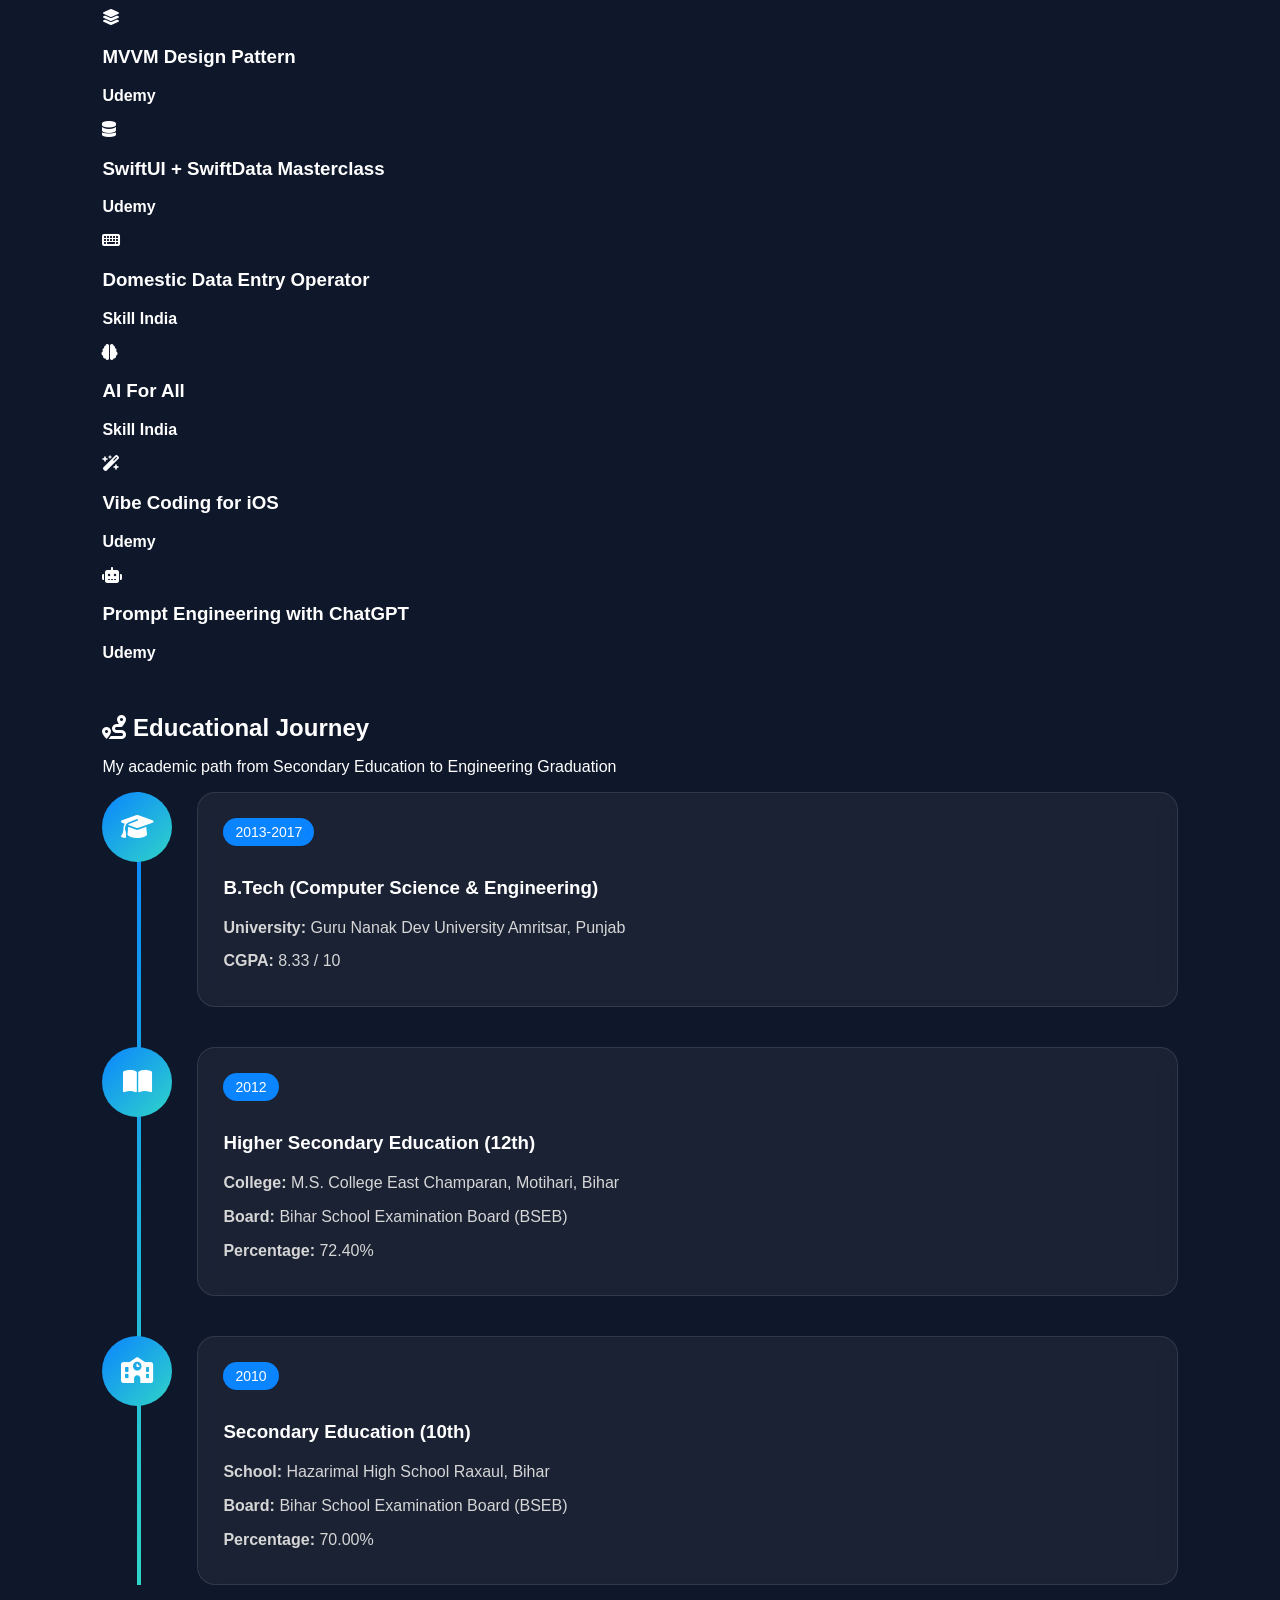
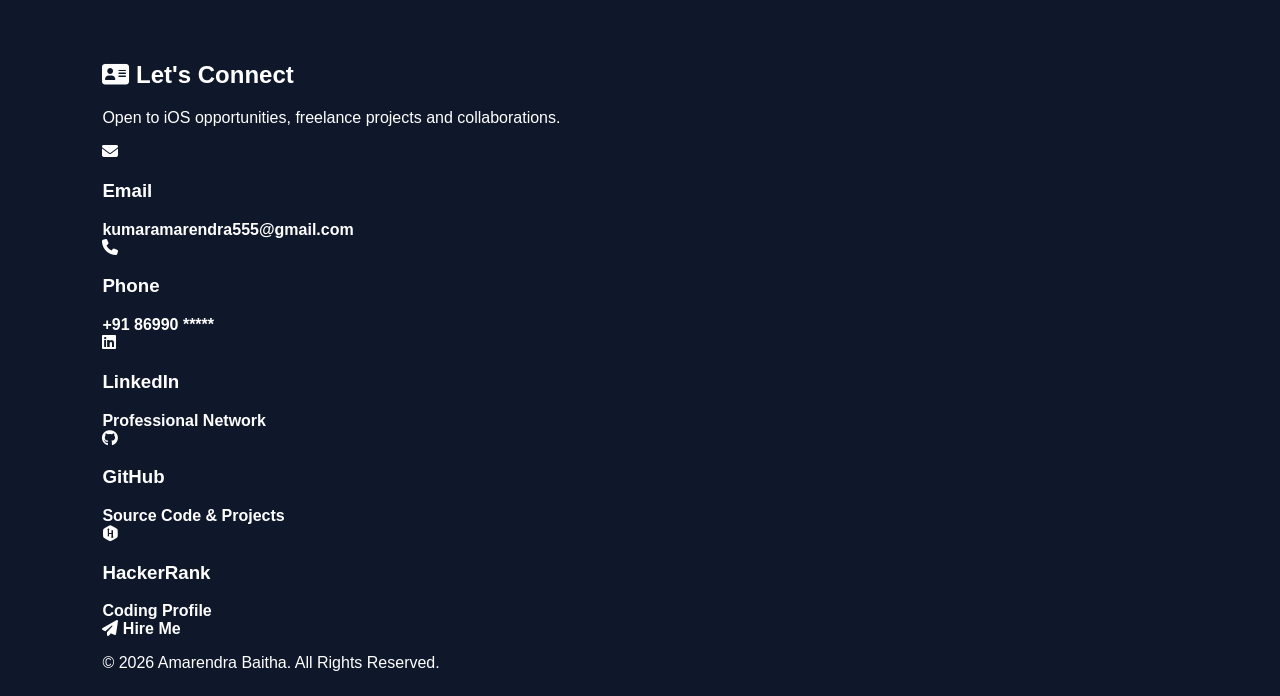
==== commit 6bb5a3e8: "Update index.html" ====
--- a/index.html
+++ b/index.html
@@ -145,67 +145,129 @@
             </div>
 
         </div>
-
-        <div class="stats">
-
-            <div class="stat-card">
+    </section>
+    <section class="stats-section">
+
+        <div class="stat-card">
+            <div class="icon blue">
                 <i class="fas fa-calendar-check"></i>
-                <h3>8+</h3>
-                <p>Years Experience</p>
-            </div>
-
-            <div class="stat-card">
+            </div>
+            <h3>8+</h3>
+            <p>Years Experience</p>
+        </div>
+
+        <div class="stat-card">
+            <div class="icon green">
                 <i class="fas fa-mobile-screen"></i>
-                <h3>15+</h3>
-                <p>Apps Delivered</p>
-            </div>
-
-            <div class="stat-card">
+            </div>
+            <h3>15+</h3>
+            <p>Apps Delivered</p>
+        </div>
+
+        <div class="stat-card">
+            <div class="icon purple">
                 <i class="fas fa-layer-group"></i>
-                <h3>50+</h3>
-                <p>Features Built</p>
-            </div>
-
-            <div class="stat-card">
+            </div>
+            <h3>50+</h3>
+            <p>Features Built</p>
+        </div>
+
+        <div class="stat-card">
+            <div class="icon orange">
                 <i class="fas fa-users"></i>
-                <h3>10+</h3>
-                <p>Enterprise Clients</p>
-            </div>
-
-            <div class="stat-card">
+            </div>
+            <h3>10+</h3>
+            <p>Enterprise Clients</p>
+        </div>
+
+        <div class="stat-card">
+            <div class="icon pink">
                 <i class="fas fa-cloud"></i>
-                <h3>100+</h3>
-                <p>API Integrations</p>
-            </div>
-
-            <div class="stat-card">
+            </div>
+            <h3>100+</h3>
+            <p>API Integrations</p>
+        </div>
+
+        <div class="stat-card">
+            <div class="icon gold">
                 <i class="fas fa-star"></i>
-                <h3>100%</h3>
-                <p>Client Satisfaction</p>
-            </div>
-
-        </div>
-
+            </div>
+            <h3>100%</h3>
+            <p>Client Satisfaction</p>
+        </div>
 
     </section>
-
-
-    <section id="skills">
-        <h2><i class="fas fa-code"></i> Skills</h2>
-        <div class="chips">
-            <span><i class="fab fa-swift"></i> Swift</span>
-            <span><i class="fab fa-apple"></i> SwiftUI</span>
-            <span><i class="fas fa-fire"></i> Firebase</span>
-            <span><i class="fas fa-layer-group"></i> MVVM</span>
-            <span><i class="fas fa-vial"></i> XCTest</span>
-            <span><i class="fas fa-cloud"></i> REST APIs</span>
-            <span><i class="fas fa-database"></i> Core Data</span>
-            <span><i class="fas fa-map-location-dot"></i> MapKit</span>
-            <span><i class="fas fa-video"></i> AVFoundation</span>
-            <span><i class="fas fa-comments"></i> Socket.IO</span>
-            <span><i class="fas fa-phone"></i> CallKit</span>
-            <span><i class="fas fa-code-branch"></i> Git</span>
-        </div>
+    <section id="skills" class="skills-section">
+
+        <h2>
+            <i class="fas fa-code"></i>
+            Skills & Technologies
+        </h2>
+
+        <div class="skills-grid">
+
+            <div class="skill-card swift">
+                <i class="fab fa-swift"></i>
+                <h3>Swift</h3>
+            </div>
+
+            <div class="skill-card swiftui">
+                <i class="fab fa-apple"></i>
+                <h3>SwiftUI</h3>
+            </div>
+
+            <div class="skill-card firebase">
+                <i class="fas fa-fire"></i>
+                <h3>Firebase</h3>
+            </div>
+
+            <div class="skill-card mvvm">
+                <i class="fas fa-layer-group"></i>
+                <h3>MVVM</h3>
+            </div>
+
+            <div class="skill-card xctest">
+                <i class="fas fa-vial"></i>
+                <h3>XCTest</h3>
+            </div>
+
+            <div class="skill-card api">
+                <i class="fas fa-cloud"></i>
+                <h3>REST APIs</h3>
+            </div>
+
+            <div class="skill-card coredata">
+                <i class="fas fa-database"></i>
+                <h3>Core Data</h3>
+            </div>
+
+            <div class="skill-card mapkit">
+                <i class="fas fa-map-location-dot"></i>
+                <h3>MapKit</h3>
+            </div>
+
+            <div class="skill-card av">
+                <i class="fas fa-video"></i>
+                <h3>AVFoundation</h3>
+            </div>
+
+            <div class="skill-card socket">
+                <i class="fas fa-comments"></i>
+                <h3>Socket.IO</h3>
+            </div>
+
+            <div class="skill-card callkit">
+                <i class="fas fa-phone"></i>
+                <h3>CallKit</h3>
+            </div>
+
+            <div class="skill-card git">
+                <i class="fas fa-code-branch"></i>
+                <h3>Git</h3>
+            </div>
+
+        </div>
+
     </section>
 
     <section id="experience" class="experience-section">
@@ -581,6 +643,61 @@
                     </tr>
                 </table>
             </div>
+        </div>
+
+    </section>
+
+    <section id="education" class="certifications-section">
+
+        <h2>
+            <i class="fas fa-graduation-cap"></i>
+            Training & Certifications
+        </h2>
+
+        <div class="cert-grid">
+
+            <a href="assets/documents/Swift6.jpg" target="_blank" class="cert-card udemy">
+                <i class="fas fa-mobile-screen-button"></i>
+                <h3>iOS 18, SwiftUI 6 & Swift 6</h3>
+                <p>Udemy</p>
+            </a>
+
+            <a href="assets/documents/Swift6.jpg" target="_blank" class="cert-card purple">
+                <i class="fas fa-layer-group"></i>
+                <h3>MVVM Design Pattern</h3>
+                <p>Udemy</p>
+            </a>
+
+            <a href="assets/documents/SwiftUIAndData.jpg" target="_blank" class="cert-card blue">
+                <i class="fas fa-database"></i>
+                <h3>SwiftUI + SwiftData Masterclass</h3>
+                <p>Udemy</p>
+            </a>
+
+            <a href="assets/documents/DataEntry_Certificate.pdf" target="_blank" class="cert-card green">
+                <i class="fas fa-keyboard"></i>
+                <h3>Domestic Data Entry Operator</h3>
+                <p>Skill India</p>
+            </a>
+
+            <a href="assets/documents/AI_Cerificate.pdf" target="_blank" class="cert-card orange">
+                <i class="fas fa-brain"></i>
+                <h3>AI For All</h3>
+                <p>Skill India</p>
+            </a>
+
+            <a href="assets/documents/Vibe Coding for iOS.pdf" target="_blank" class="cert-card pink">
+                <i class="fas fa-wand-magic-sparkles"></i>
+                <h3>Vibe Coding for iOS</h3>
+                <p>Udemy</p>
+            </a>
+
+            <a href="assets/documents/Prompt Engineering ChatGpt.pdf" target="_blank" class="cert-card cyan">
+                <i class="fas fa-robot"></i>
+                <h3>Prompt Engineering with ChatGPT</h3>
+                <p>Udemy</p>
+            </a>
+
         </div>
 
     </section>
@@ -641,77 +758,92 @@
             </div>
         </div>
     </section>
-    <section id="education">
-        <h2><i class="fas fa-graduation-cap"></i> Training & Certifications</h2>
-        <p>
-            <a class="contact-link" href="assets/documents/Swift6.jpg" target="_blank">
-                <span class="arrow">👉</span>iOS 18, SwiftUI 6, & Swift 6: Build iOS Apps From Scratch by Udemy
-            </a>
+    <section id="contact" class="contact-section">
+
+        <h2>
+            <i class="fas fa-address-card"></i>
+            Let's Connect
+        </h2>
+
+        <p class="contact-subtitle">
+            Open to iOS opportunities, freelance projects and collaborations.
         </p>
-        <p>
-            <a class="contact-link" href="assets/documents/Swift6.jpg" target="_blank">
-                <span class="arrow">👉</span>MVVM Design Pattern in iOS Using SwiftUl by Udemy
-            </a>
-        </p>
-        <p>
-            <a class="contact-link" href="assets/documents/SwiftUIAndData.jpg" target="_blank">
-                <span class="arrow">👉</span>SwiftUl + SwiftData Masterclass by Udemy
-            </a>
-        </p>
-        <p>
-            <a class="contact-link" href="assets/documents/DataEntry_Certificate.pdf" target="_blank">
-                <span class="arrow">👉</span>Domestic Data Entry Operator by Skill India
-            </a>
-        </p>
-        <p>
-            <a class="contact-link" href="assets/documents/AI_Cerificate.pdf" target="_blank">
-                <span class="arrow">👉</span>AI For All by Skill India
-            </a>
-        </p>
-        <p>
-            <a class="contact-link" href="assets/documents/Vibe Coding for iOS.pdf" target="_blank">
-                <span class="arrow">👉</span>Vibe Coding for iOS Developer by Udemy
-            </a>
-        </p>
-        <p>
-            <a class="contact-link" href="assets/documents/Prompt Engineering ChatGpt.pdf" target="_blank">
-                <span class="arrow">👉</span>Prompt Engineering with Chat GPT Master Class by Udemy
-            </a>
-        </p>
-
+
+        <div class="contact-grid">
+
+            <a href="mailto:kumaramarendra555@gmail.com" class="contact-card email">
+                <div class="contact-icon">
+                    <i class="fas fa-envelope"></i>
+                </div>
+                <div>
+                    <h3>Email</h3>
+                    <span>kumaramarendra555@gmail.com</span>
+                </div>
+            </a>
+
+            <a href="tel:+918699047413" class="contact-card phone">
+                <div class="contact-icon">
+                    <i class="fas fa-phone"></i>
+                </div>
+                <div>
+                    <h3>Phone</h3>
+                    <span>+91 86990 *****</span>
+                </div>
+            </a>
+
+            <a href="https://www.linkedin.com/in/amarendra-baitha-130431110/" target="_blank"
+                class="contact-card linkedin">
+
+                <div class="contact-icon">
+                    <i class="fab fa-linkedin"></i>
+                </div>
+
+                <div>
+                    <h3>LinkedIn</h3>
+                    <span>Professional Network</span>
+                </div>
+            </a>
+
+            <a href="https://github.com/kumaramarendra555" target="_blank" class="contact-card github">
+
+                <div class="contact-icon">
+                    <i class="fab fa-github"></i>
+                </div>
+
+                <div>
+                    <h3>GitHub</h3>
+                    <span>Source Code & Projects</span>
+                </div>
+            </a>
+
+            <a href="https://www.hackerrank.com/profile/AmarendraBaitha" target="_blank" class="contact-card hacker">
+
+                <div class="contact-icon">
+                    <i class="fab fa-hackerrank"></i>
+                </div>
+
+                <div>
+                    <h3>HackerRank</h3>
+                    <span>Coding Profile</span>
+                </div>
+            </a>
+        </div>
+        <a href="mailto:kumaramarendra555@gmail.com" class="hire-btn">
+            <i class="fas fa-paper-plane"></i>
+            Hire Me
+        </a>
+        <footer class="footer">
+            <p>
+                © <span id="year"></span> Amarendra Baitha. All Rights Reserved.
+            </p>
+        </footer>
+
+        <script>
+            document.getElementById("year").textContent =
+                new Date().getFullYear();
+        </script>
     </section>
-    <section id="contact">
-        <h2><i class="fas fa-address-card"></i> Contact</h2>
-        <p>
-            <a class="contact-link" href="mailto:kumaramarendra555@gmail.com">
-                <i class="fas fa-envelope"></i> kumaramarendra555@gmail.com
-            </a>
-        </p>
-
-        <p>
-            <a class="contact-link" href="tel:+918699047413">
-                <i class="fas fa-phone"></i> +91-8699047413
-            </a>
-        </p>
-
-        <p>
-            <a class="contact-link" href="https://www.linkedin.com/in/amarendra-baitha-130431110/" target="_blank">
-                <i class="fab fa-linkedin"></i> LinkedIn
-            </a>
-        </p>
-
-        <p>
-            <a class="contact-link" href="https://github.com/kumaramarendra555" target="_blank">
-                <i class="fab fa-github"></i> GitHub
-            </a>
-        </p>
-
-        <p>
-            <a class="contact-link" href="https://www.hackerrank.com/profile/AmarendraBaitha" target="_blank">
-                <i class="fab fa-hackerrank"></i> HackerRank
-            </a>
-        </p>
-    </section>
+
     <script src="js/main.js"></script>
 </body>
 
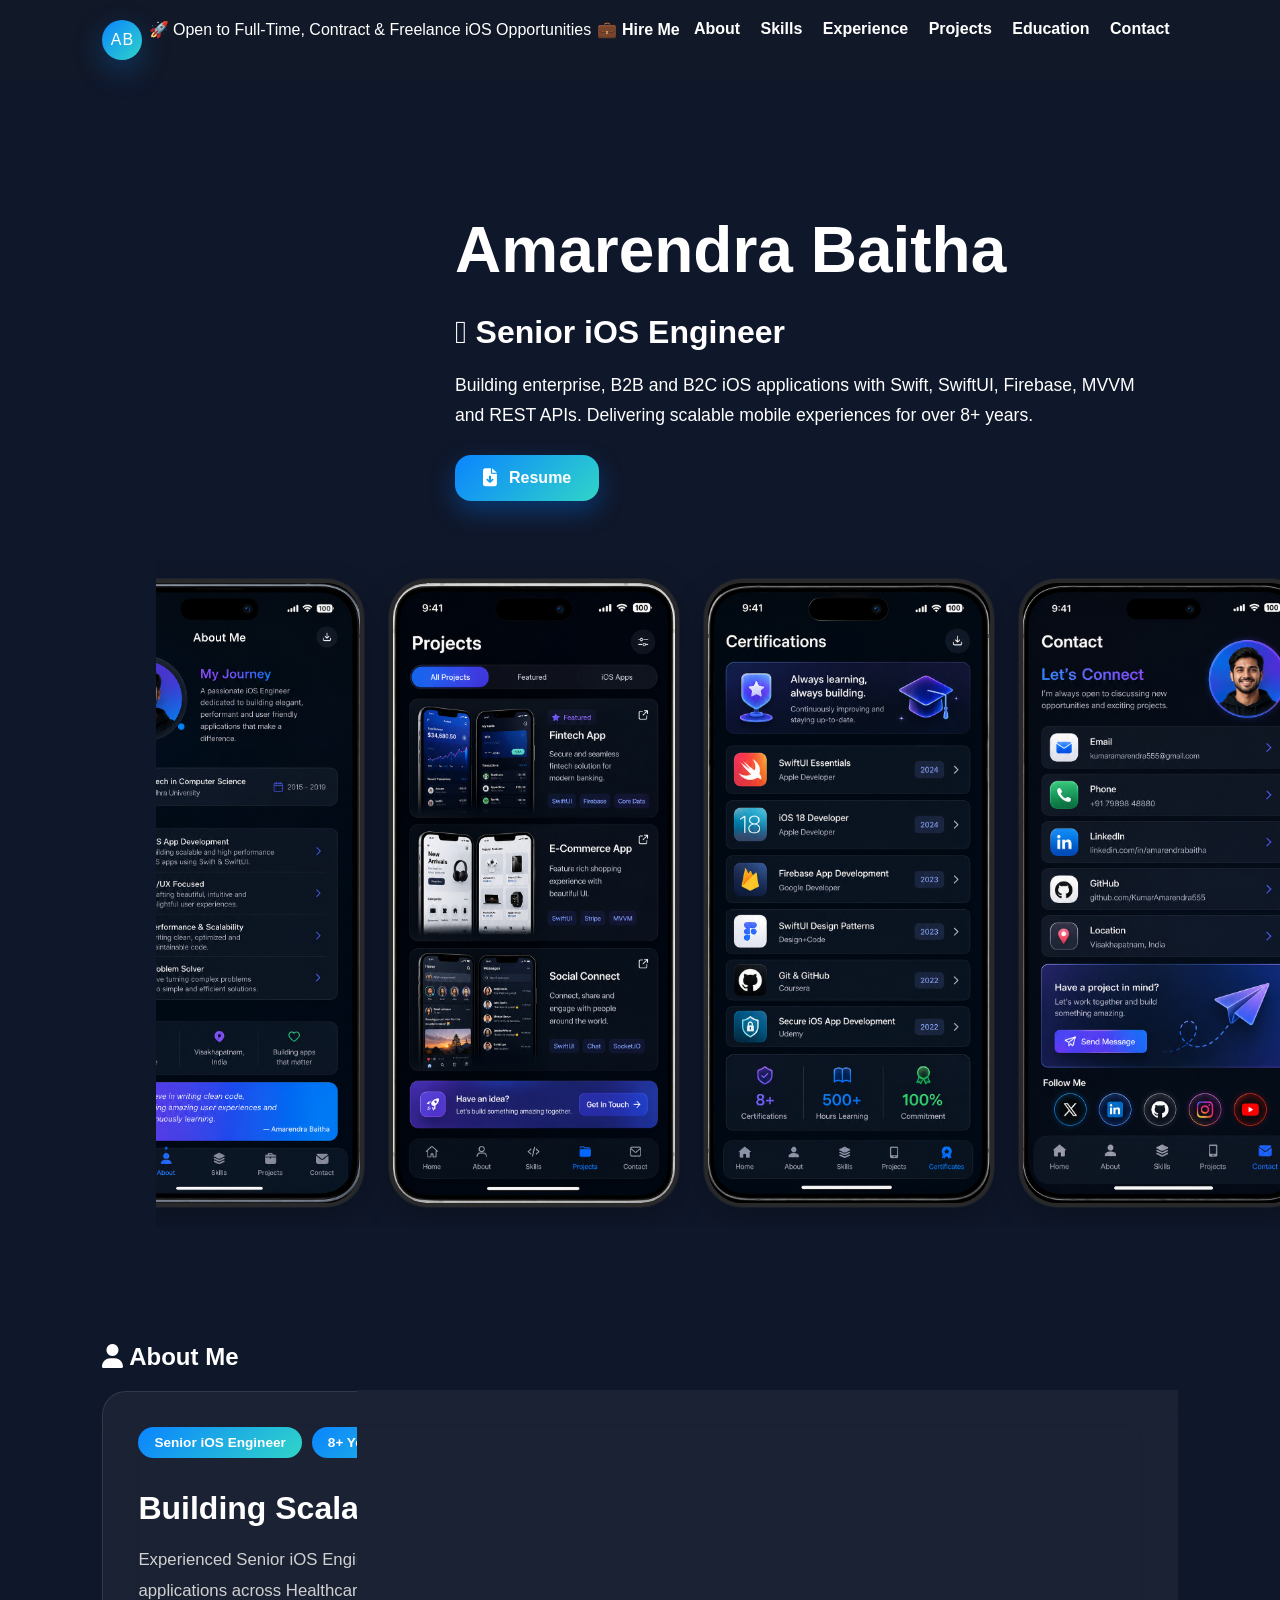
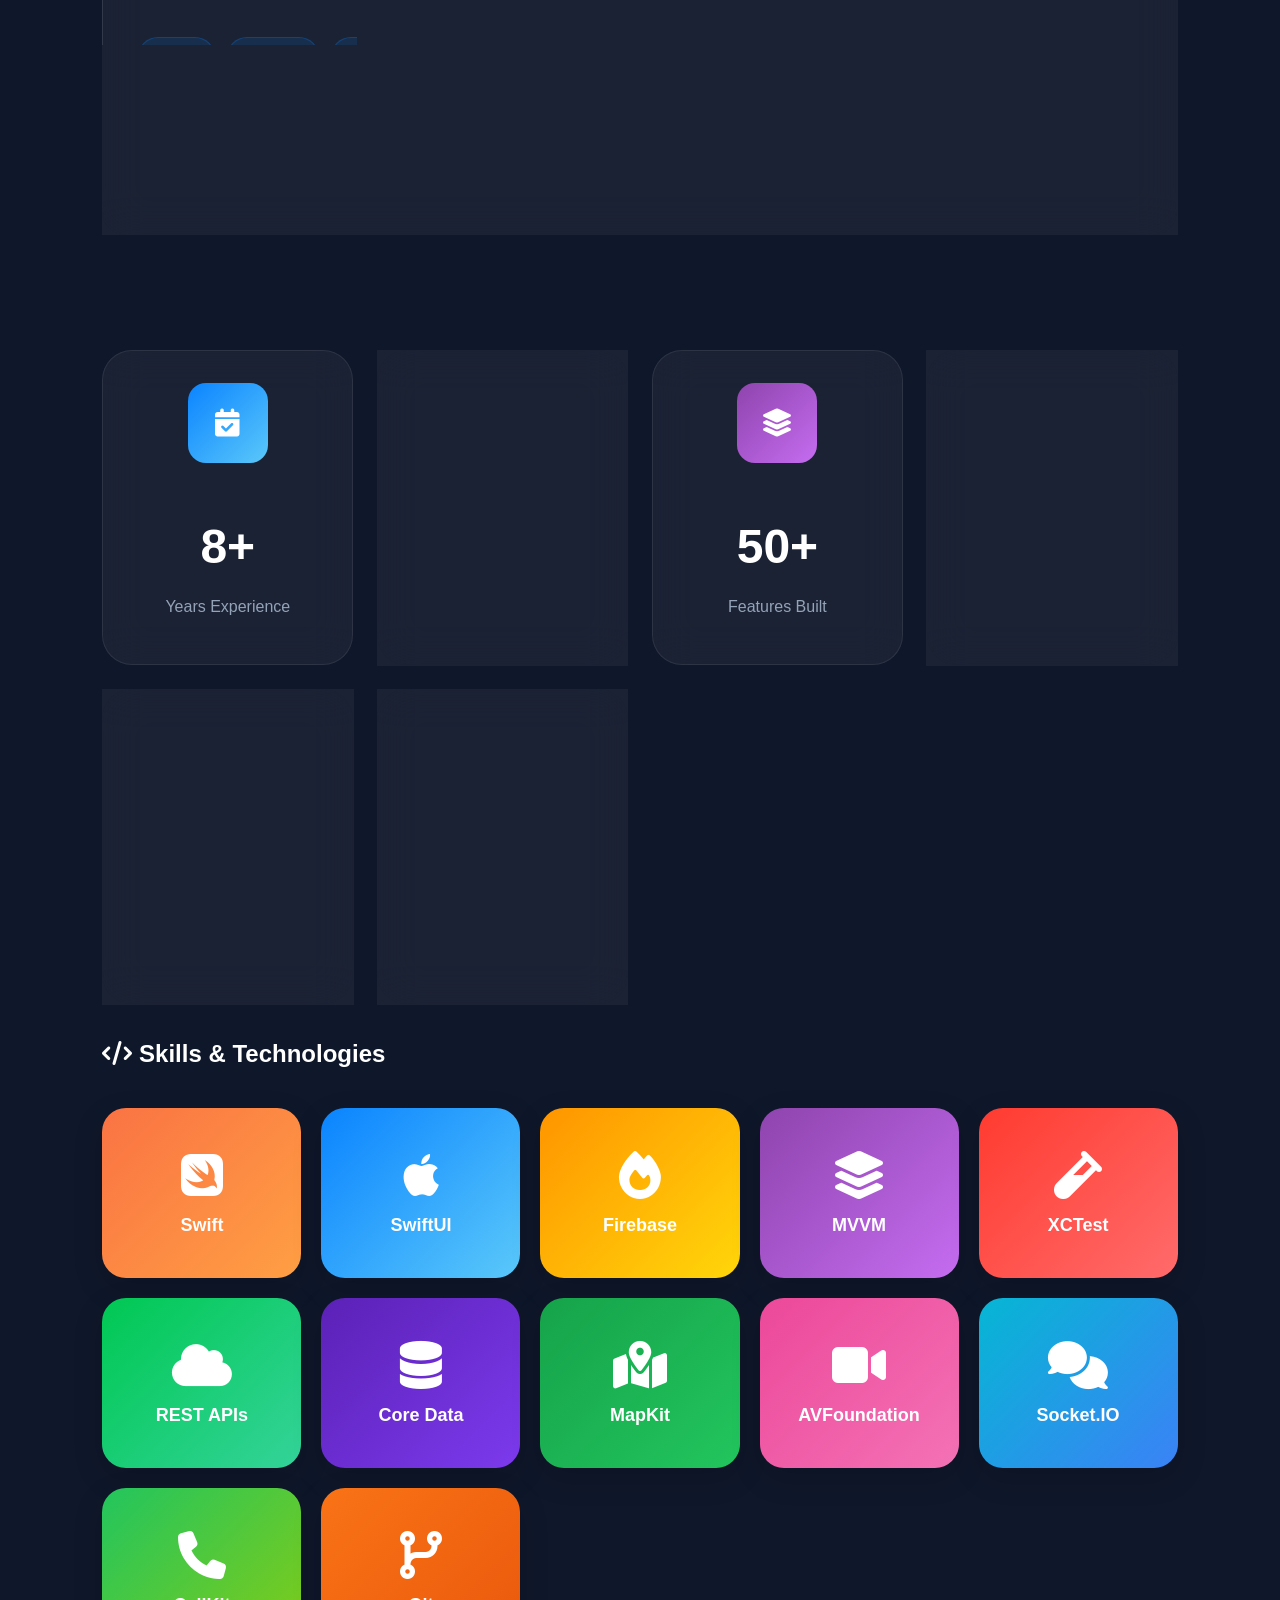
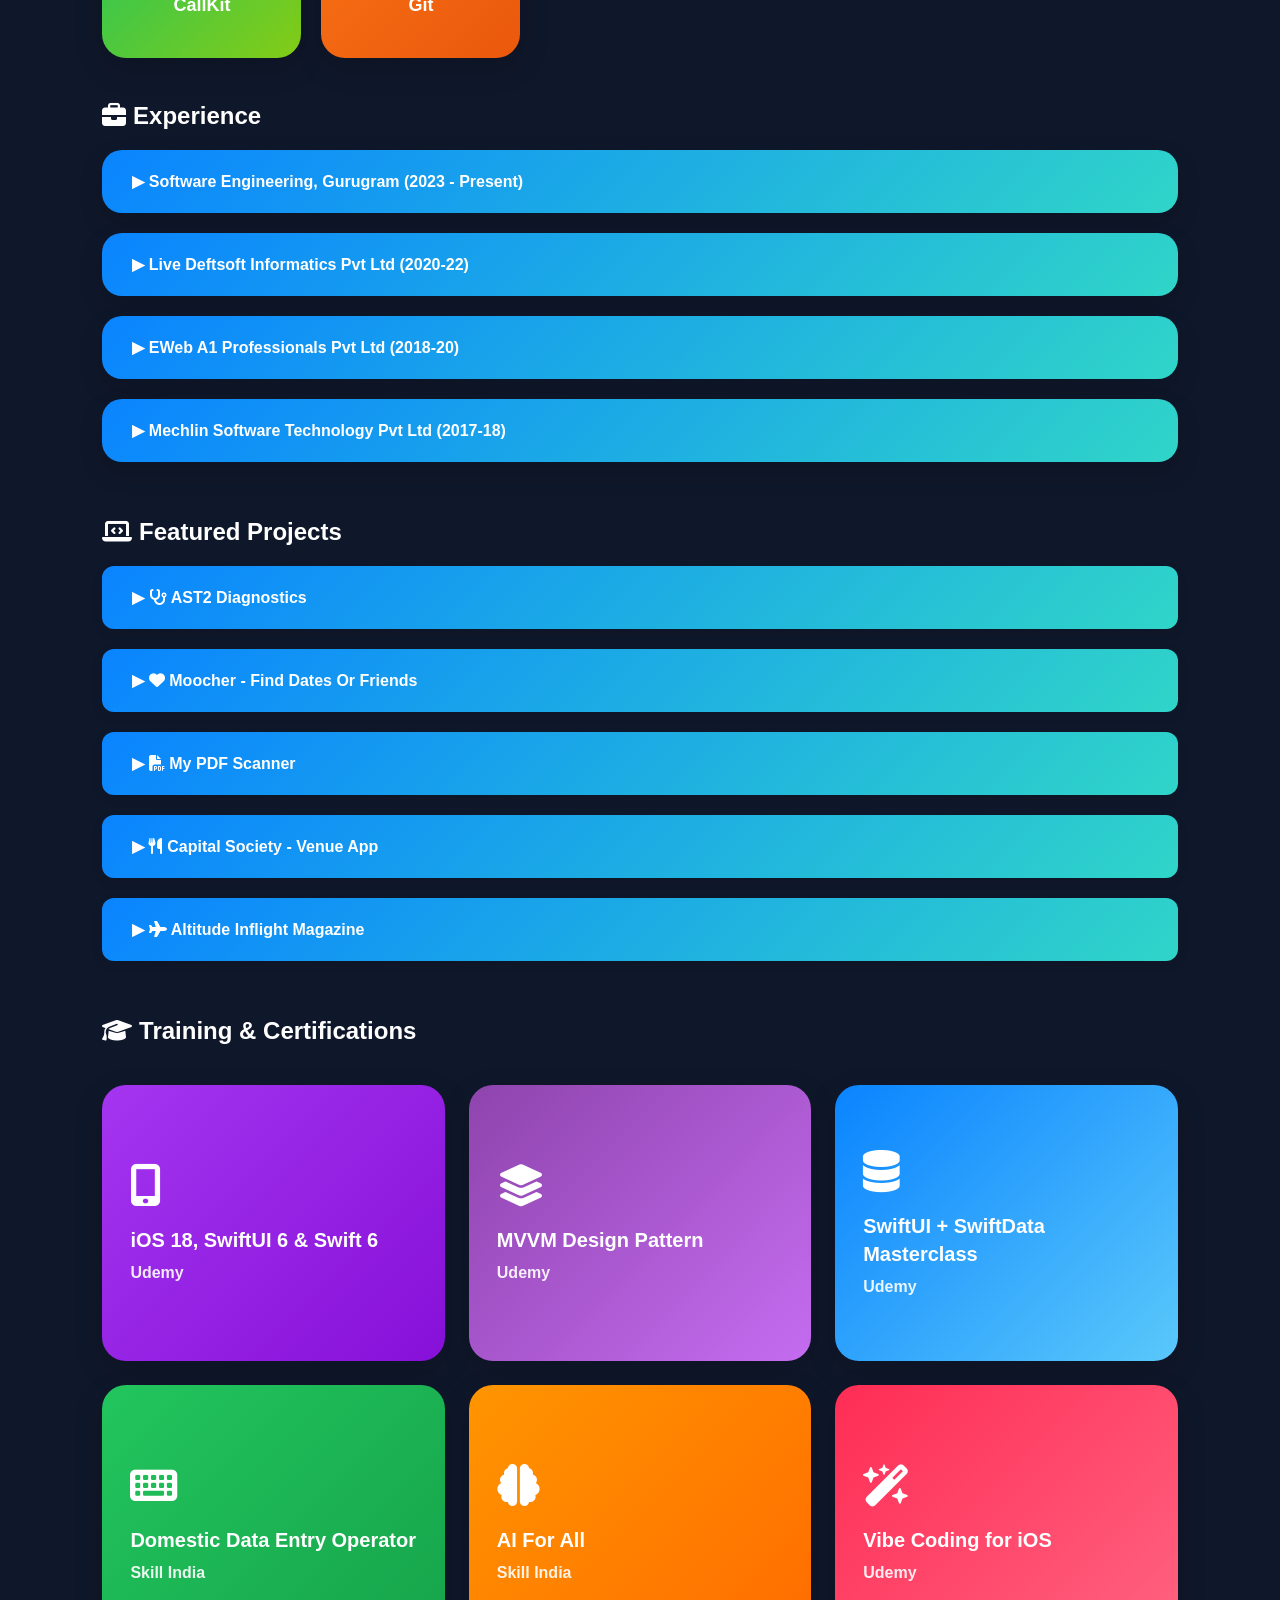
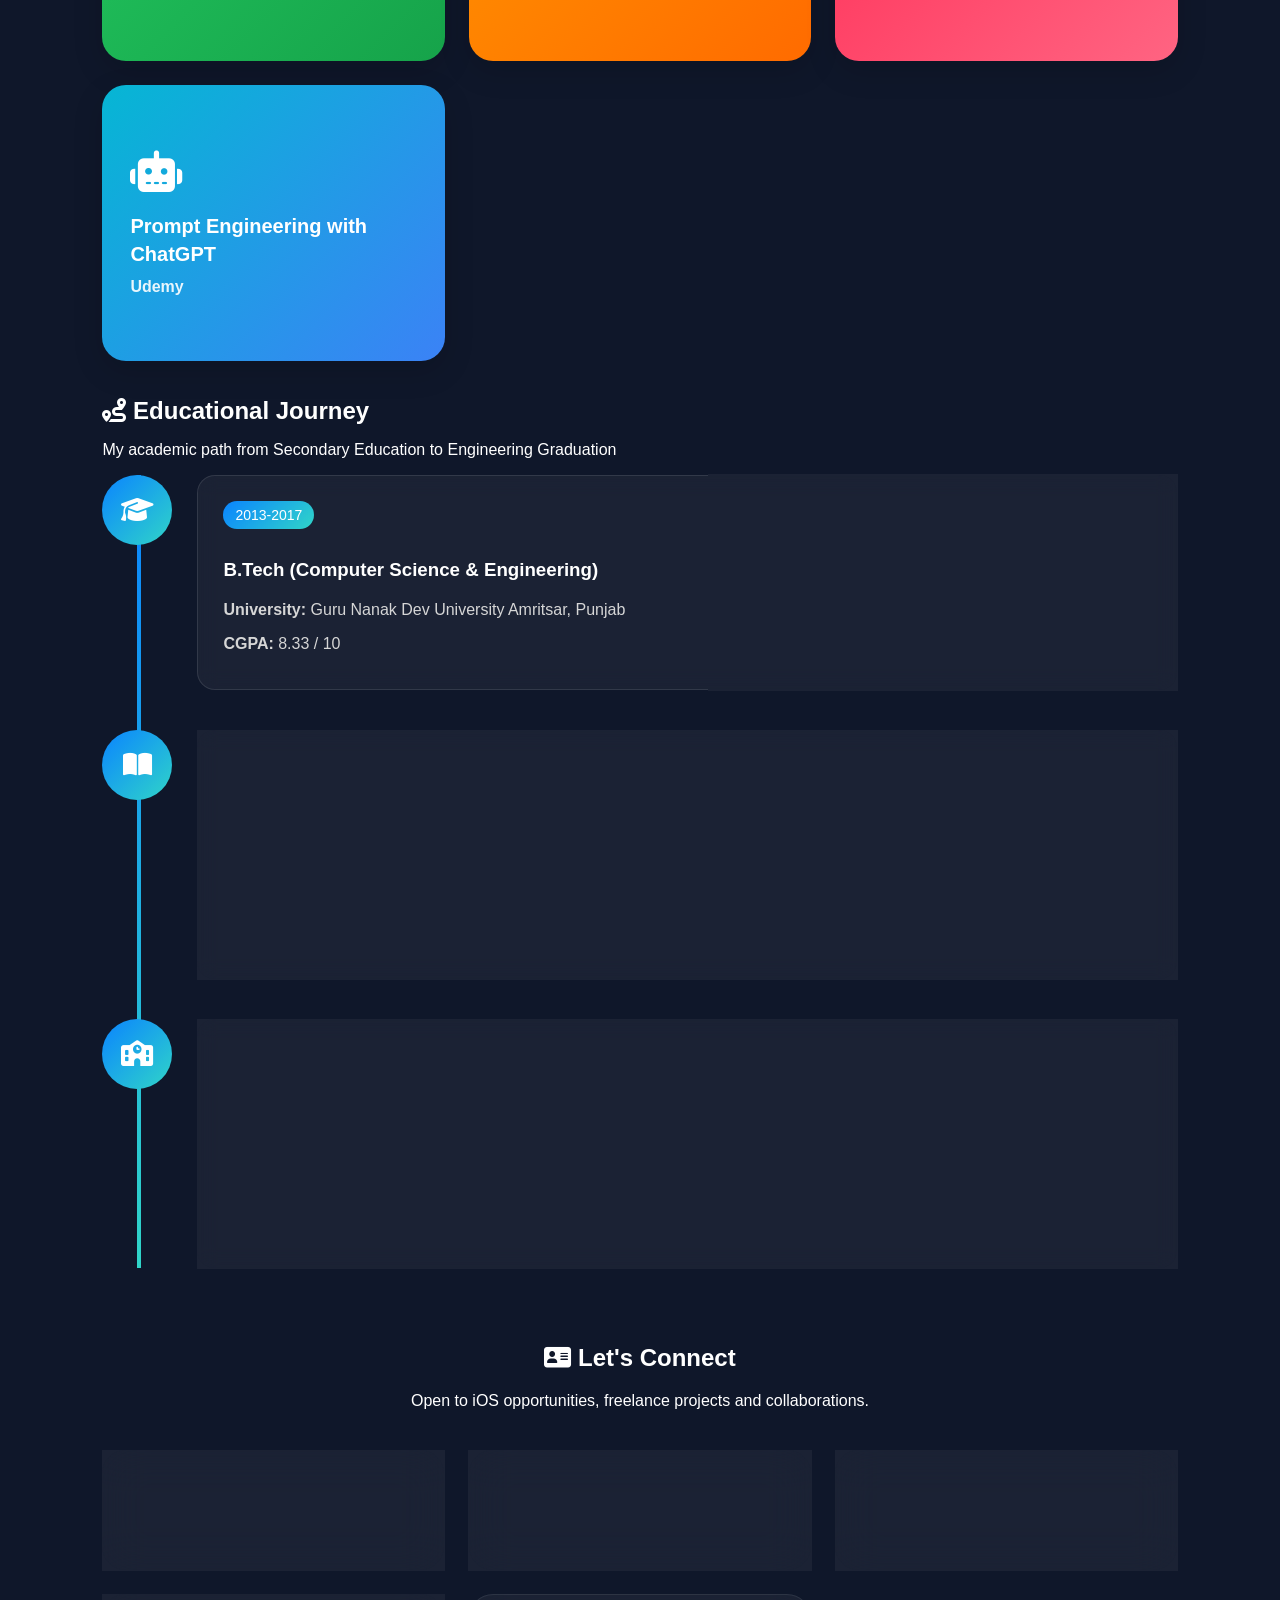
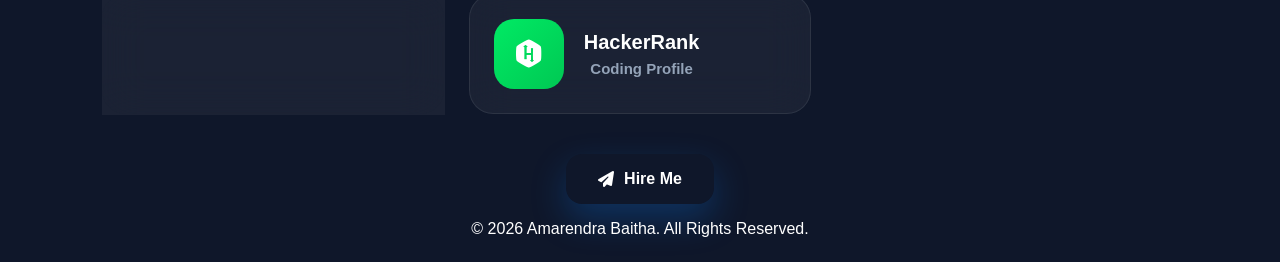
==== commit 0715027d: "Update index.html" ====
--- a/index.html
+++ b/index.html
@@ -12,11 +12,18 @@
 </head>
 
 <body>
-
     <header class="header">
         <div class="logo">
             <span>AB</span>
         </div>
+        <div class="availability-banner">
+        <span class="status-dot"></span>
+        🚀 Open to Full-Time, Contract & Freelance iOS Opportunities
+        </div>
+        <a href="mailto:yourname@email.com" class="hire-me-btn">
+            <span>💼</span> Hire Me
+        </a>
+
         <nav>
             <a href="#about">About</a>
             <a href="#skills">Skills</a>
--- a/css/style.css
+++ b/css/style.css
@@ -1,3 +1,14 @@
+:root {
+    /* Brand */
+    --primary: #0A84FF;
+    --secondary: #30D5C8;
+    /* Gradients */
+    --gradient-primary:
+        linear-gradient(135deg,
+            var(--primary),
+            var(--secondary));
+}
+
 html,
 body {
     width: 100%;
@@ -27,7 +38,7 @@
     width: 40px;
     height: 40px;
     border-radius: 50%;
-    background: linear-gradient(135deg, #0A84FF, #30D5C8);
+    background: var(--gradient-primary);
     display: flex;
     align-items: center;
     justify-content: center;
@@ -45,38 +56,6 @@
 
 .logo:hover {
     transform: scale(1.08);
-}
-
-.hero {
-    display: flex;
-    align-items: center;
-    gap: 16px;
-}
-
-.hero img {
-    width: 100%;
-    max-width: 460px;
-
-    height: auto;
-
-    aspect-ratio: 460 / 660;
-
-    object-fit: cover;
-
-    border-radius: 24px;
-
-    display: block;
-}
-
-.btn {
-    background: #0A84FF;
-    color: #fff;
-    padding: 12px 18px;
-    border-radius: 10px;
-    display: inline-block;
-    margin-top: 8px;
-    margin-bottom: 8px;
-    text-decoration: none
 }
 
 section {
@@ -106,33 +85,17 @@
     margin-top: 10px;
 }
 
-.stat-card {
-    background: rgba(255, 255, 255, 0.08);
-    border: 1px solid rgba(255, 255, 255, 0.1);
-    backdrop-filter: blur(20px);
-    border-radius: 20px;
-    padding: 25px;
-    text-align: center;
-}
-
-.stat-card i {
-    font-size: 28px;
-    color: #0A84FF;
-    margin-bottom: 12px;
-}
-
-.stat-card h3 {
-    font-size: 32px;
-    margin: 10px 0;
-}
-
 .contact-link {
-    color: #FFFFFF;
+    color: var(--gradient-primary);
     text-decoration: none;
 }
 
 .contact-link:hover {
-    color: #0A84FF;
+    transform: translateY(-4px);
+    color: var(--gradient-primary);
+    box-shadow:
+        0 18px 35px rgba(0, 122, 255, 0.45),
+        0 8px 15px rgba(0, 0, 0, 0.2);
 }
 
 .education-section {
@@ -163,9 +126,7 @@
     top: 0;
     width: 4px;
     height: 100%;
-    background: linear-gradient(to bottom,
-            #0A84FF,
-            #30D5C8);
+    background: var(--gradient-primary);
 }
 
 .journey-item {
@@ -180,7 +141,7 @@
     height: 70px;
     min-width: 70px;
     border-radius: 50%;
-    background: linear-gradient(135deg, #0A84FF, #30D5C8);
+    background: var(--gradient-primary);
     color: white;
     display: flex;
     justify-content: center;
@@ -207,7 +168,7 @@
 
 .year {
     display: inline-block;
-    background: #0A84FF;
+    background: var(--gradient-primary);
     color: white;
     padding: 6px 12px;
     border-radius: 30px;
@@ -228,7 +189,7 @@
 }
 
 .success {
-    background: linear-gradient(135deg, #30D5C8, #0A84FF);
+    background: var(--gradient-primary);
 }
 
 .final-step .journey-card {
@@ -237,19 +198,19 @@
 
 .bullet {
     color: #d6d6d6;
-    background: linear-gradient(135deg, #30D5C8, #0A84FF);
+    background: var(--gradient-primary);
     font-weight: bold;
     margin: 0 8px;
 }
 
 .contact-link .fa-arrow-right,
 .contact-link .fa-angle-right {
-    color: #0A84FF;
+    color: var(--gradient-primary);
     margin-right: 8px;
 }
 
 .arrow {
-    color: #0A84FF;
+    color: var(--gradient-primary);
     font-weight: bold;
     margin-right: 8px;
 }
@@ -303,7 +264,7 @@
 }
 
 .project-card {
-    background: linear-gradient(135deg, #0A84FF, #30D5C8);
+    background: var(--gradient-primary);
     border-radius: 12px;
     overflow: hidden;
     margin-bottom: 20px;
@@ -338,7 +299,7 @@
 
 table th {
     width: 220px;
-    background: linear-gradient(135deg, #0A84FF, #30D5C8);
+    background: (135deg, #0A84FF, #30D5C8);
     color: white;
     text-align: left;
     padding: 12px;
@@ -378,7 +339,7 @@
 }
 
 .badge {
-    background: #0A84FF;
+    background: var(--gradient-primary);
     color: #fff;
     padding: 8px 16px;
     border-radius: 50px;
@@ -414,7 +375,7 @@
 }
 
 .read-more-btn {
-    background: #0A84FF;
+    background: var(--gradient-primary);
     color: white;
     border: none;
     padding: 12px 24px;
@@ -436,7 +397,8 @@
     background: rgba(255, 255, 255, .03);
     padding: 25px;
     border-radius: 18px;
-    border-left: 4px solid #0A84FF;
+    border-left: 4px solid var(--gradient-primary);
+    ;
 }
 
 .timeline-card h4 {
@@ -454,50 +416,7 @@
     gap: 20px;
 }
 
-.stat-card {
-    text-align: center;
-    padding: 25px;
-    border-radius: 20px;
-    background: rgba(255, 255, 255, .05);
-    backdrop-filter: blur(12px);
-    transition: .3s;
-}
-
-.stat-card:hover {
-    transform: translateY(-8px);
-}
-
-.stat-card i {
-    font-size: 2rem;
-    color: #0A84FF;
-    margin-bottom: 10px;
-}
-
-.stat-card h3 {
-    font-size: 2rem;
-    margin: 10px 0;
-}
-
-/* Gallery Section */
-.gallery-section {
-    width: 100%;
-    margin-top: 8px;
-    overflow: hidden;
-}
-
-.gallery-section h2 {
-    margin-bottom: 25px;
-}
-
-/* Horizontal Scroll */
-.iphone-gallery {
-    display: flex;
-    gap: 24px;
-    overflow-x: auto;
-    overflow-y: hidden;
-    scroll-behavior: smooth;
-    padding: 0px 0 20px;
-}
+
 
 /* Scrollbar */
 .iphone-gallery::-webkit-scrollbar {
@@ -509,26 +428,169 @@
     background: #1e90ff;
 }
 
-/* iPhone 15 Screenshot Size */
+.gallery-scroll {
+    display: flex;
+    gap: clamp(12px, 2vw, 24px);
+    overflow-x: auto;
+    padding: 10px;
+    scroll-snap-type: x mandatory;
+}
+
+.gallery-scroll::-webkit-scrollbar {
+    display: none;
+}
+
+/* HERO SECTION */
+.hero {
+    padding: 80px 5%;
+    display: flex;
+    flex-direction: column;
+    gap: 50px;
+}
+
+.hero-content {
+    display: flex;
+    align-items: center;
+    justify-content: center;
+    gap: 50px;
+    flex-wrap: wrap;
+}
+
+.profile-img {
+    width: clamp(180px, 25vw, 280px);
+    height: clamp(180px, 25vw, 280px);
+    object-fit: cover;
+    border-radius: 50%;
+    flex-shrink: 0;
+}
+
+.hero-text {
+    flex: 1;
+    min-width: 280px;
+    max-width: 700px;
+}
+
+.hero-text h1 {
+    font-size: clamp(2rem, 5vw, 4rem);
+    margin-bottom: 10px;
+}
+
+.hero-text h2 {
+    font-size: clamp(1.2rem, 3vw, 2rem);
+    margin-bottom: 20px;
+}
+
+.hero-text p {
+    font-size: clamp(0.95rem, 2vw, 1.1rem);
+    line-height: 1.7;
+    margin-bottom: 25px;
+}
+
+/* BUTTON */
+.btn {
+    display: inline-flex;
+    align-items: center;
+    gap: 10px;
+    padding: 12px 24px;
+    border-radius: 12px;
+    text-decoration: none;
+}
+
+.resume-btn {
+    display: inline-flex;
+    align-items: center;
+    gap: 12px;
+    padding: 14px 28px;
+    border-radius: 16px;
+    background: var(--gradient-primary);
+    color: white;
+    text-decoration: none;
+    font-weight: 600;
+    font-size: 16px;
+    box-shadow:
+        0 10px 25px rgba(0, 122, 255, 0.35),
+        0 4px 10px rgba(0, 0, 0, 0.15);
+    transition: all 0.3s ease;
+    position: relative;
+    overflow: hidden;
+}
+
+.resume-btn::before {
+    content: '';
+    position: absolute;
+    top: 0;
+    left: -120%;
+    width: 100%;
+    height: 100%;
+
+    background: linear-gradient(90deg,
+            transparent,
+            rgba(255, 255, 255, 0.3),
+            transparent);
+
+    transition: 0.7s;
+}
+
+.resume-btn:hover::before {
+    left: 120%;
+}
+
+.resume-btn:hover {
+    transform: translateY(-4px);
+    box-shadow:
+        0 18px 35px rgba(0, 122, 255, 0.45),
+        0 8px 15px rgba(0, 0, 0, 0.2);
+}
+
+.resume-btn:active {
+    transform: translateY(-1px);
+}
+
+.resume-btn i {
+    font-size: 18px;
+}
+
+/* GALLERY */
+.gallery-section {
+    width: 100%;
+}
+
+.iphone-gallery {
+    display: flex;
+    gap: 25px;
+    overflow-x: auto;
+    padding: 20px 0;
+    scroll-behavior: smooth;
+    -webkit-overflow-scrolling: touch;
+}
+
+.iphone-gallery::-webkit-scrollbar {
+    height: 8px;
+}
+
+.iphone-gallery::-webkit-scrollbar-thumb {
+    border-radius: 10px;
+}
+
+/* RESPONSIVE IPHONE FRAME */
 .iphone-frame {
     flex: 0 0 auto;
-    /* iPhone 15 Pro ratio */
-    width: 300px;
-    height: 660px;
-    border-radius: 45px;
+
+    width: clamp(180px, 22vw, 300px);
+
+    aspect-ratio: 300 / 660;
+
+    border-radius: clamp(25px, 3vw, 45px);
+
     overflow: hidden;
 
     background: #111;
+
     border: 4px solid rgba(255, 255, 255, 0.1);
 
     box-shadow:
-        0 10px 30px rgba(0, 0, 0, 0.3);
-
-    transition: transform 0.3s ease;
-}
-
-.iphone-frame:hover {
-    transform: translateY(-8px);
+        0 10px 30px rgba(0, 0, 0, 0.25),
+        0 0 0 1px rgba(255, 255, 255, 0.05);
 }
 
 .iphone-frame img {
@@ -536,6 +598,44 @@
     height: 100%;
     object-fit: cover;
     display: block;
+}
+
+/* TABLET */
+@media (max-width: 992px) {
+    .hero-content {
+        text-align: center;
+        gap: 30px;
+    }
+
+    .hero-text {
+        max-width: 100%;
+    }
+}
+
+/* MOBILE */
+@media (max-width: 768px) {
+    .hero {
+        padding: 60px 20px;
+    }
+
+    .hero-content {
+        flex-direction: column;
+    }
+
+    .iphone-frame {
+        width: 220px;
+    }
+}
+
+/* SMALL MOBILE */
+@media (max-width: 480px) {
+    .iphone-frame {
+        width: 180px;
+    }
+
+    .iphone-gallery {
+        gap: 15px;
+    }
 }
 
 @media(max-width:768px) {
@@ -576,12 +676,7 @@
     margin-bottom: 20px;
     border-radius: 20px;
     overflow: hidden;
-    font-size: 16px;
-    font-weight: 700;
-    background: linear-gradient(135deg,
-            #0A84FF,
-            #2BB9E8,
-            #36D1C4);
+    background: var(--gradient-primary);
     box-shadow: 0 10px 25px rgba(0, 0, 0, 0.15);
 }
 
@@ -631,7 +726,7 @@
 }
 
 .org-link:hover {
-    color: #0A84FF;
+    color: var(--gradient-primary);
     text-decoration: underline;
 }
 
@@ -653,8 +748,9 @@
 }
 
 .gallery img {
-    width: 250px;
-    height: 500px;
+    width: clamp(150px, 20vw, 250px);
+    height: auto;
+    aspect-ratio: 9 / 19.5;
     border-radius: 20px;
     flex-shrink: 0;
     object-fit: cover;
@@ -672,17 +768,394 @@
     scroll-snap-align: center;
 }
 
-.iphone-gallery {
-    display: flex;
-    gap: 20px;
-    overflow-x: auto;
-    overflow-y: hidden;
-    scroll-behavior: smooth;
-    scrollbar-width: none;
-}
-
 .iphone-gallery::-webkit-scrollbar {
     display: none;
+}
+
+.icon {
+    width: 64px;
+    height: 64px;
+    border-radius: 18px;
+
+    display: flex;
+    align-items: center;
+    justify-content: center;
+    margin-bottom: 20px;
+    font-size: 28px;
+    color: #fff;
+}
+
+.stats-section {
+    display: grid;
+    align-items: center;
+    grid-template-columns: repeat(auto-fit, minmax(220px, 1fr));
+    gap: 24px;
+    margin-top: 60px;
+}
+
+.stat-card {
+    padding: 30px;
+    border-radius: 24px;
+
+    background: rgba(255, 255, 255, .05);
+    backdrop-filter: blur(20px);
+
+    border: 1px solid rgba(255, 255, 255, .08);
+
+    transition: .35s ease;
+}
+
+.stat-card:hover {
+    transform: translateY(-10px);
+    border-color: var(--primary);
+    box-shadow:
+        0 20px 40px rgba(10, 132, 255, .15);
+}
+
+.icon {
+    width: 64px;
+    height: 64px;
+    border-radius: 18px;
+
+    display: flex;
+    align-items: center;
+    justify-content: center;
+
+    margin-bottom: 20px;
+
+    font-size: 28px;
+    color: #fff;
+}
+
+.blue {
+    background: linear-gradient(135deg, #0A84FF, #5AC8FA);
+}
+
+.green {
+    background: linear-gradient(135deg, #34C759, #30D158);
+}
+
+.purple {
+    background: linear-gradient(135deg, #AF52DE, #7D3CFF);
+}
+
+.orange {
+    background: linear-gradient(135deg, #FF9500, #FF6B00);
+}
+
+.pink {
+    background: linear-gradient(135deg, #FF2D55, #FF6482);
+}
+
+.gold {
+    background: linear-gradient(135deg, #FFD60A, #FFB800);
+}
+
+.swift {
+    background: linear-gradient(135deg, #FA7343, #FF9F43);
+}
+
+.swiftui {
+    background: linear-gradient(135deg, #0A84FF, #5AC8FA);
+}
+
+.firebase {
+    background: linear-gradient(135deg, #FF9500, #FFD60A);
+}
+
+.mvvm {
+    background: linear-gradient(135deg, #8E44AD, #C56CF0);
+}
+
+.xctest {
+    background: linear-gradient(135deg, #FF3B30, #FF6B6B);
+}
+
+.api {
+    background: linear-gradient(135deg, #00C853, #34D399);
+}
+
+.coredata {
+    background: linear-gradient(135deg, #5B21B6, #7C3AED);
+}
+
+.mapkit {
+    background: linear-gradient(135deg, #16A34A, #22C55E);
+}
+
+.av {
+    background: linear-gradient(135deg, #EC4899, #F472B6);
+}
+
+.socket {
+    background: linear-gradient(135deg, #06B6D4, #3B82F6);
+}
+
+.callkit {
+    background: linear-gradient(135deg, #22C55E, #84CC16);
+}
+
+.git {
+    background: linear-gradient(135deg, #F97316, #EA580C);
+}
+
+.udemy {
+    background: linear-gradient(135deg, #A435F0, #8710D8);
+}
+
+.purple {
+    background: linear-gradient(135deg, #8E44AD, #C56CF0);
+}
+
+.blue {
+    background: linear-gradient(135deg, #0A84FF, #5AC8FA);
+}
+
+.green {
+    background: linear-gradient(135deg, #22C55E, #16A34A);
+}
+
+.orange {
+    background: linear-gradient(135deg, #FF9500, #FF6B00);
+}
+
+.pink {
+    background: linear-gradient(135deg, #FF2D55, #FF6482);
+}
+
+.cyan {
+    background: linear-gradient(135deg, #06B6D4, #3B82F6);
+}
+
+.stat-card h3 {
+    font-size: 3rem;
+    font-weight: 800;
+    margin-bottom: 8px;
+    color: #fff;
+}
+
+.cert-grid {
+    display: grid;
+    grid-template-columns: repeat(auto-fit, minmax(280px, 1fr));
+    gap: 24px;
+    margin-top: 40px;
+}
+
+.cert-card {
+    text-decoration: none;
+    color: white;
+
+    padding: 28px;
+    border-radius: 24px;
+
+    min-height: 220px;
+
+    display: flex;
+    flex-direction: column;
+    justify-content: center;
+
+    transition: .35s ease;
+
+    box-shadow:
+        0 10px 30px rgba(0, 0, 0, .15);
+}
+
+.cert-card:hover {
+    transform: translateY(-8px);
+}
+
+.cert-card i {
+    font-size: 42px;
+    margin-bottom: 20px;
+}
+
+.cert-card h3 {
+    margin: 0 0 10px;
+    font-size: 1.25rem;
+    line-height: 1.4;
+}
+
+.cert-card p {
+    margin: 0;
+    opacity: .9;
+}
+
+.stat-card p {
+    color: #94A3B8;
+    font-size: 1rem;
+}
+
+.icon {
+    width: 80px;
+    height: 80px;
+    display: flex;
+    align-items: center;
+    justify-content: center;
+    margin-bottom: 8px;
+}
+
+.stat-card {
+    min-height: 220px;
+    display: flex;
+    flex-direction: column;
+    justify-content: center;
+    align-items: center;
+    text-align: center;
+    padding: 32px;
+    border-radius: 30px;
+    background: rgba(255, 255, 255, .05);
+    backdrop-filter: blur(20px);
+
+    border: 1px solid rgba(255, 255, 255, .08);
+
+    transition: .35s ease;
+}
+
+.skills-grid {
+    display: grid;
+    grid-template-columns: repeat(auto-fit, minmax(170px, 1fr));
+    gap: 20px;
+    margin-top: 40px;
+}
+
+.skill-card {
+    height: 170px;
+
+    display: flex;
+    flex-direction: column;
+    justify-content: center;
+    align-items: center;
+
+    border-radius: 24px;
+    text-align: center;
+
+    color: white;
+
+    transition: .35s ease;
+
+    box-shadow:
+        0 10px 30px rgba(0, 0, 0, .15);
+}
+
+.skill-card:hover {
+    transform: translateY(-8px) scale(1.04);
+}
+
+.skill-card i {
+    font-size: 48px;
+    margin-bottom: 16px;
+}
+
+.skill-card h3 {
+    font-size: 18px;
+    margin: 0;
+    font-weight: 700;
+}
+
+.contact-section {
+    text-align: center;
+}
+
+.contact-subtitle {
+    color: var(--text-secondary);
+    margin-top: 10px;
+    margin-bottom: 40px;
+}
+
+.contact-grid {
+    display: grid;
+    grid-template-columns: repeat(auto-fit, minmax(320px, 1fr));
+    gap: 24px;
+}
+
+.contact-card {
+    display: flex;
+    align-items: center;
+    gap: 20px;
+
+    padding: 24px;
+
+    text-decoration: none;
+    color: white;
+
+    background: rgba(255, 255, 255, .05);
+    backdrop-filter: blur(20px);
+
+    border: 1px solid rgba(255, 255, 255, .08);
+    border-radius: 24px;
+
+    transition: .35s ease;
+}
+
+.contact-card:hover {
+    transform: translateY(-8px);
+    box-shadow:
+        0 20px 40px rgba(10, 132, 255, .15);
+}
+
+.contact-icon {
+    width: 70px;
+    height: 70px;
+
+    display: flex;
+    align-items: center;
+    justify-content: center;
+
+    border-radius: 20px;
+
+    color: white;
+    font-size: 28px;
+}
+
+.contact-card h3 {
+    margin: 0 0 6px;
+    text-align: left;
+    font-size: 20px;
+}
+
+.contact-card span {
+    color: #94A3B8;
+    font-size: 15px;
+}
+
+.email .contact-icon {
+    background: linear-gradient(135deg, #FF3B30, #FF6B6B);
+}
+
+.phone .contact-icon {
+    background: linear-gradient(135deg, #34C759, #30D158);
+}
+
+.linkedin .contact-icon {
+    background: linear-gradient(135deg, #0077B5, #0A66C2);
+}
+
+.github .contact-icon {
+    background: linear-gradient(135deg, #333, #000);
+}
+
+.hacker .contact-icon {
+    background: linear-gradient(135deg, #00EA64, #00C853);
+}
+
+.hire-btn {
+    display: inline-flex;
+    align-items: center;
+    gap: 10px;
+
+    margin-top: 40px;
+    padding: 16px 32px;
+
+    border-radius: 16px;
+    text-decoration: none;
+
+    color: white;
+
+
+    font-weight: 600;
+
+    box-shadow:
+        0 15px 35px rgba(10, 132, 255, .25);
 }
 
 /* Mobile */
@@ -724,3 +1197,15 @@
         padding: 20px;
     }
 }
+
+@media (max-width: 768px) {
+    .gallery img {
+        width: 180px;
+    }
+}
+
+@media (max-width: 480px) {
+    .gallery img {
+        width: 150px;
+    }
+}
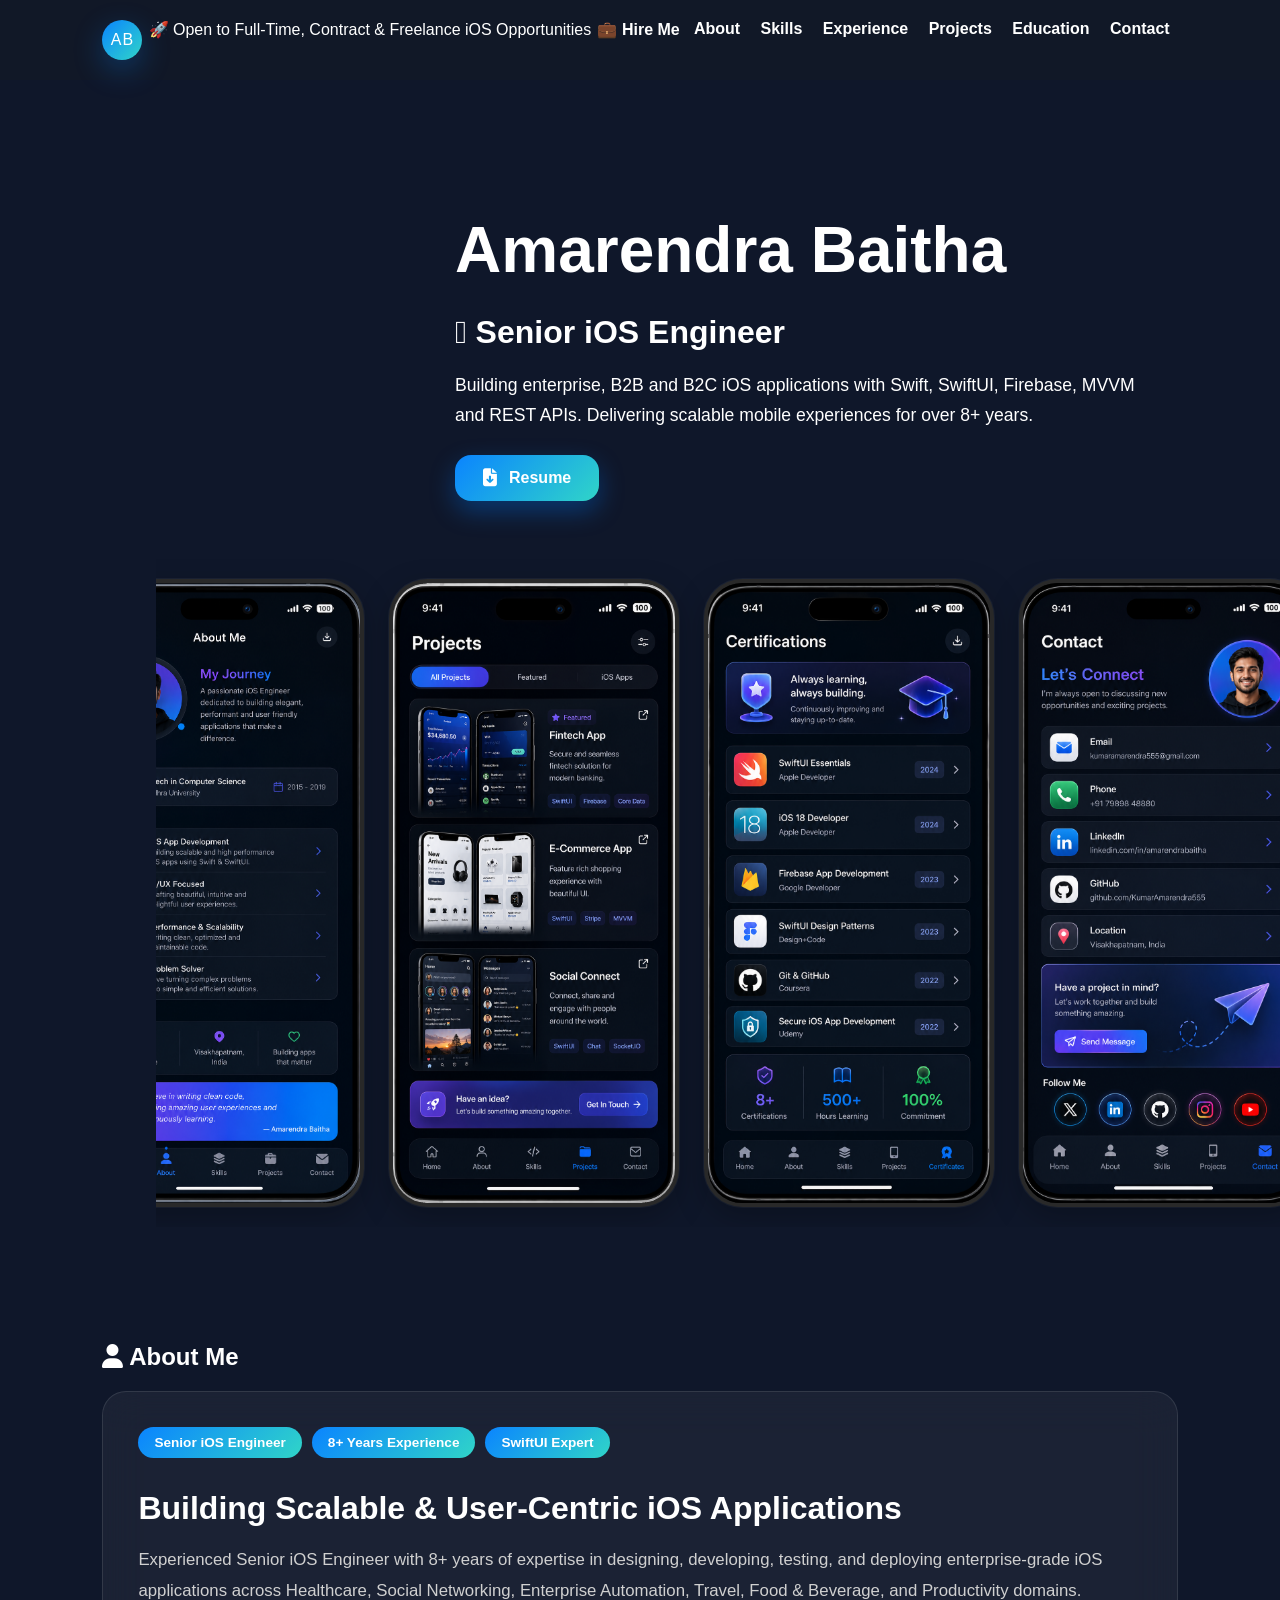
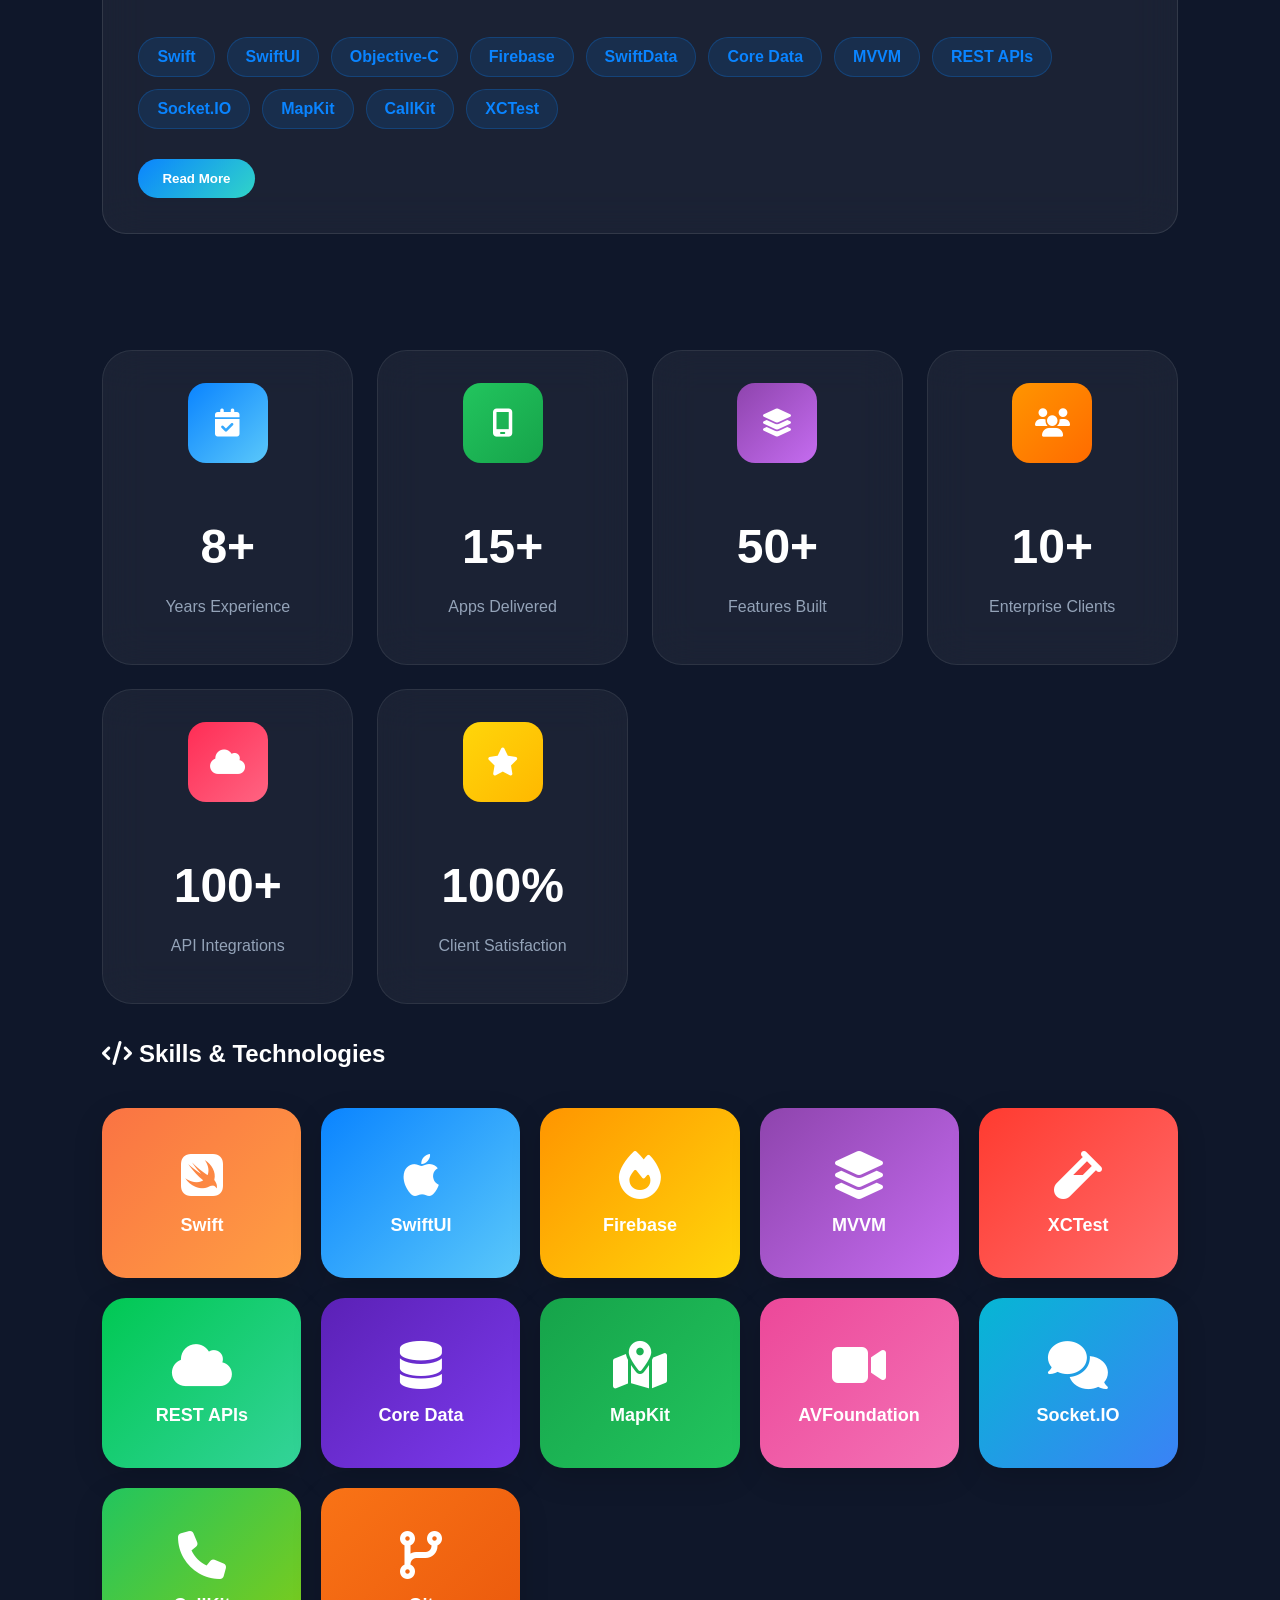
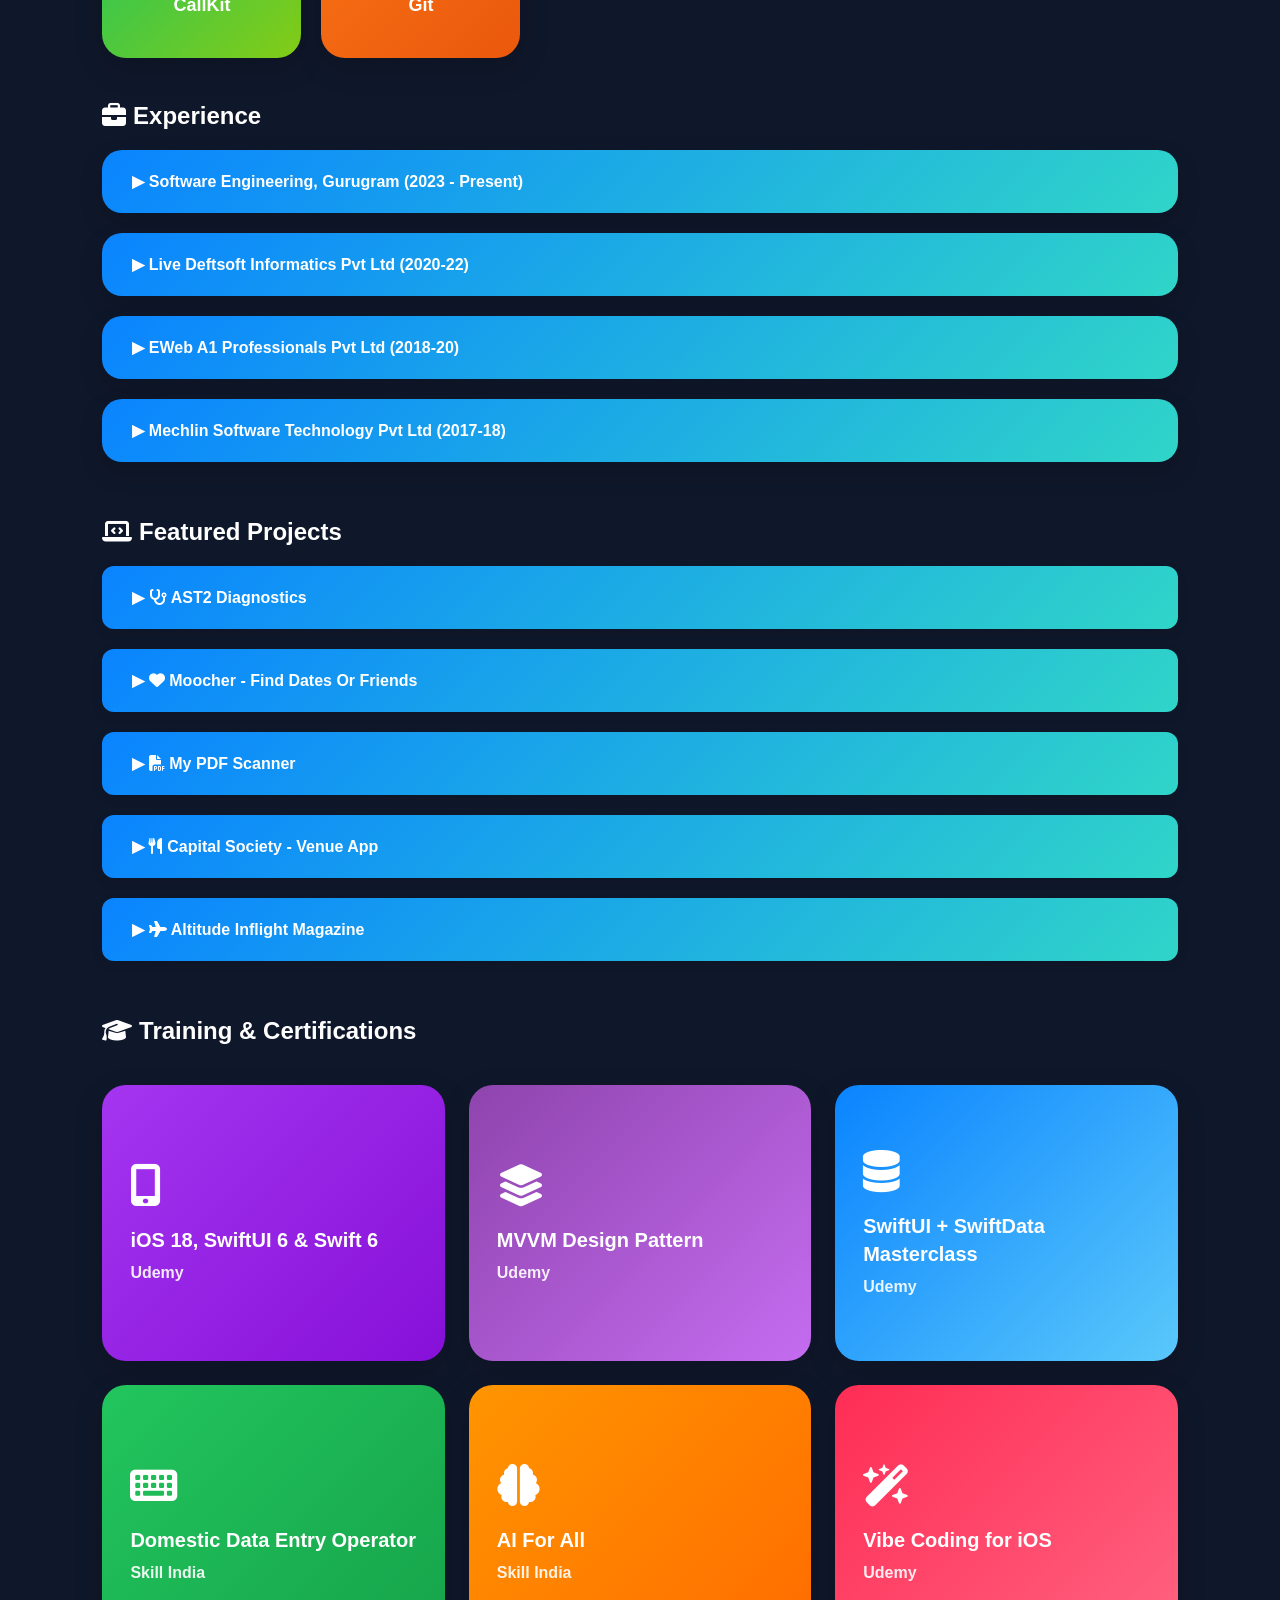
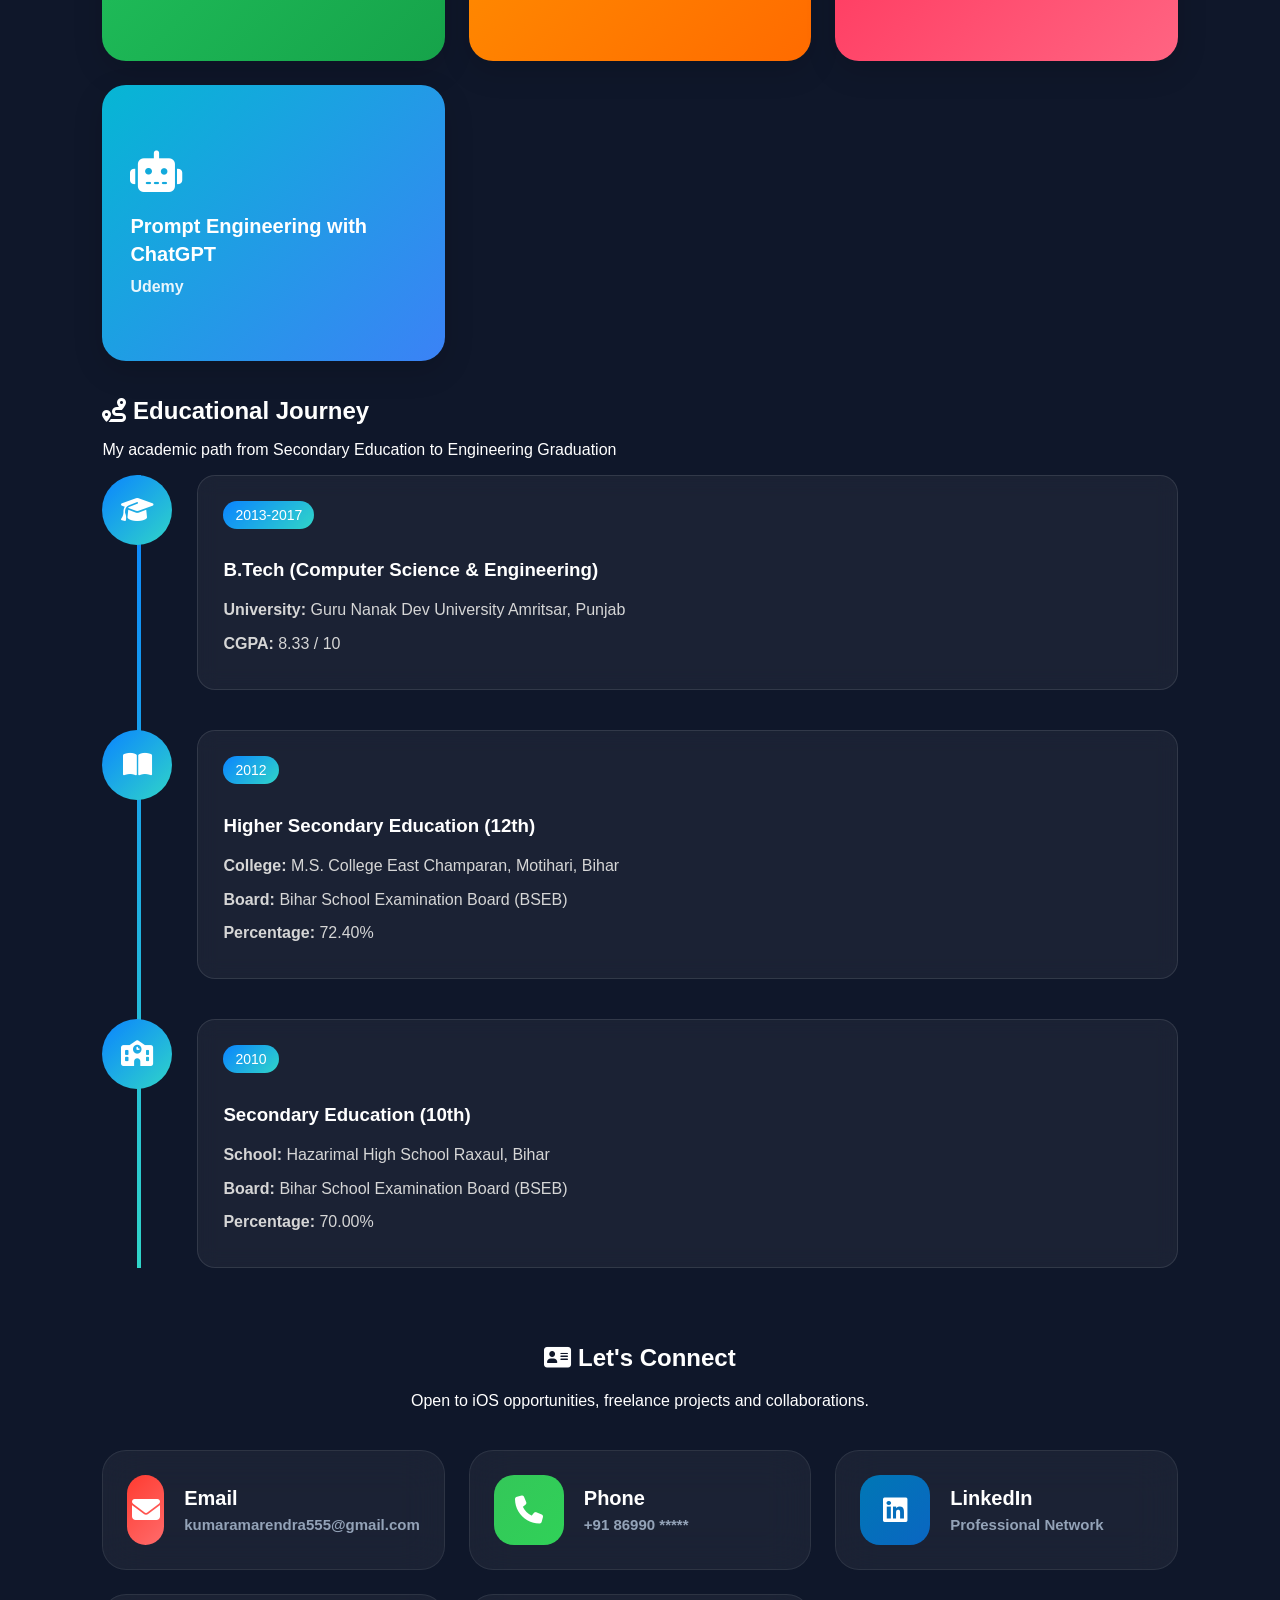
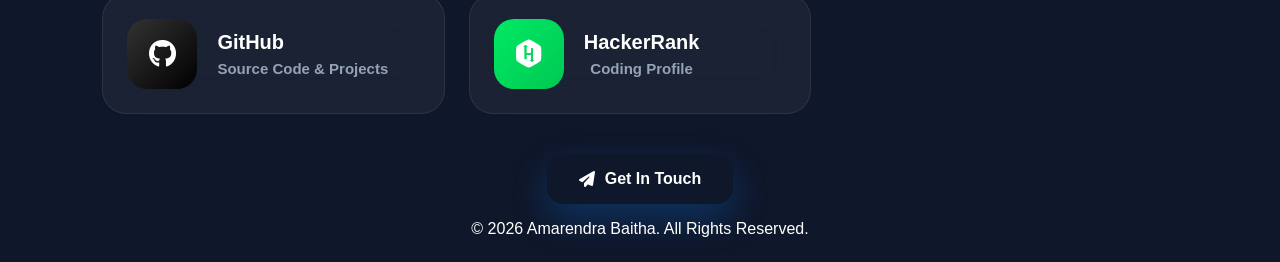
==== commit 2029f4e9: "Update index.html" ====
--- a/index.html
+++ b/index.html
@@ -20,7 +20,7 @@
         <span class="status-dot"></span>
         🚀 Open to Full-Time, Contract & Freelance iOS Opportunities
         </div>
-        <a href="mailto:yourname@email.com" class="hire-me-btn">
+        <a href="mailto:kumaramarendra555@gmail.com" class="hire-me-btn">
             <span>💼</span> Hire Me
         </a>
 
@@ -837,7 +837,7 @@
         </div>
         <a href="mailto:kumaramarendra555@gmail.com" class="hire-btn">
             <i class="fas fa-paper-plane"></i>
-            Hire Me
+            Get In Touch
         </a>
         <footer class="footer">
             <p>
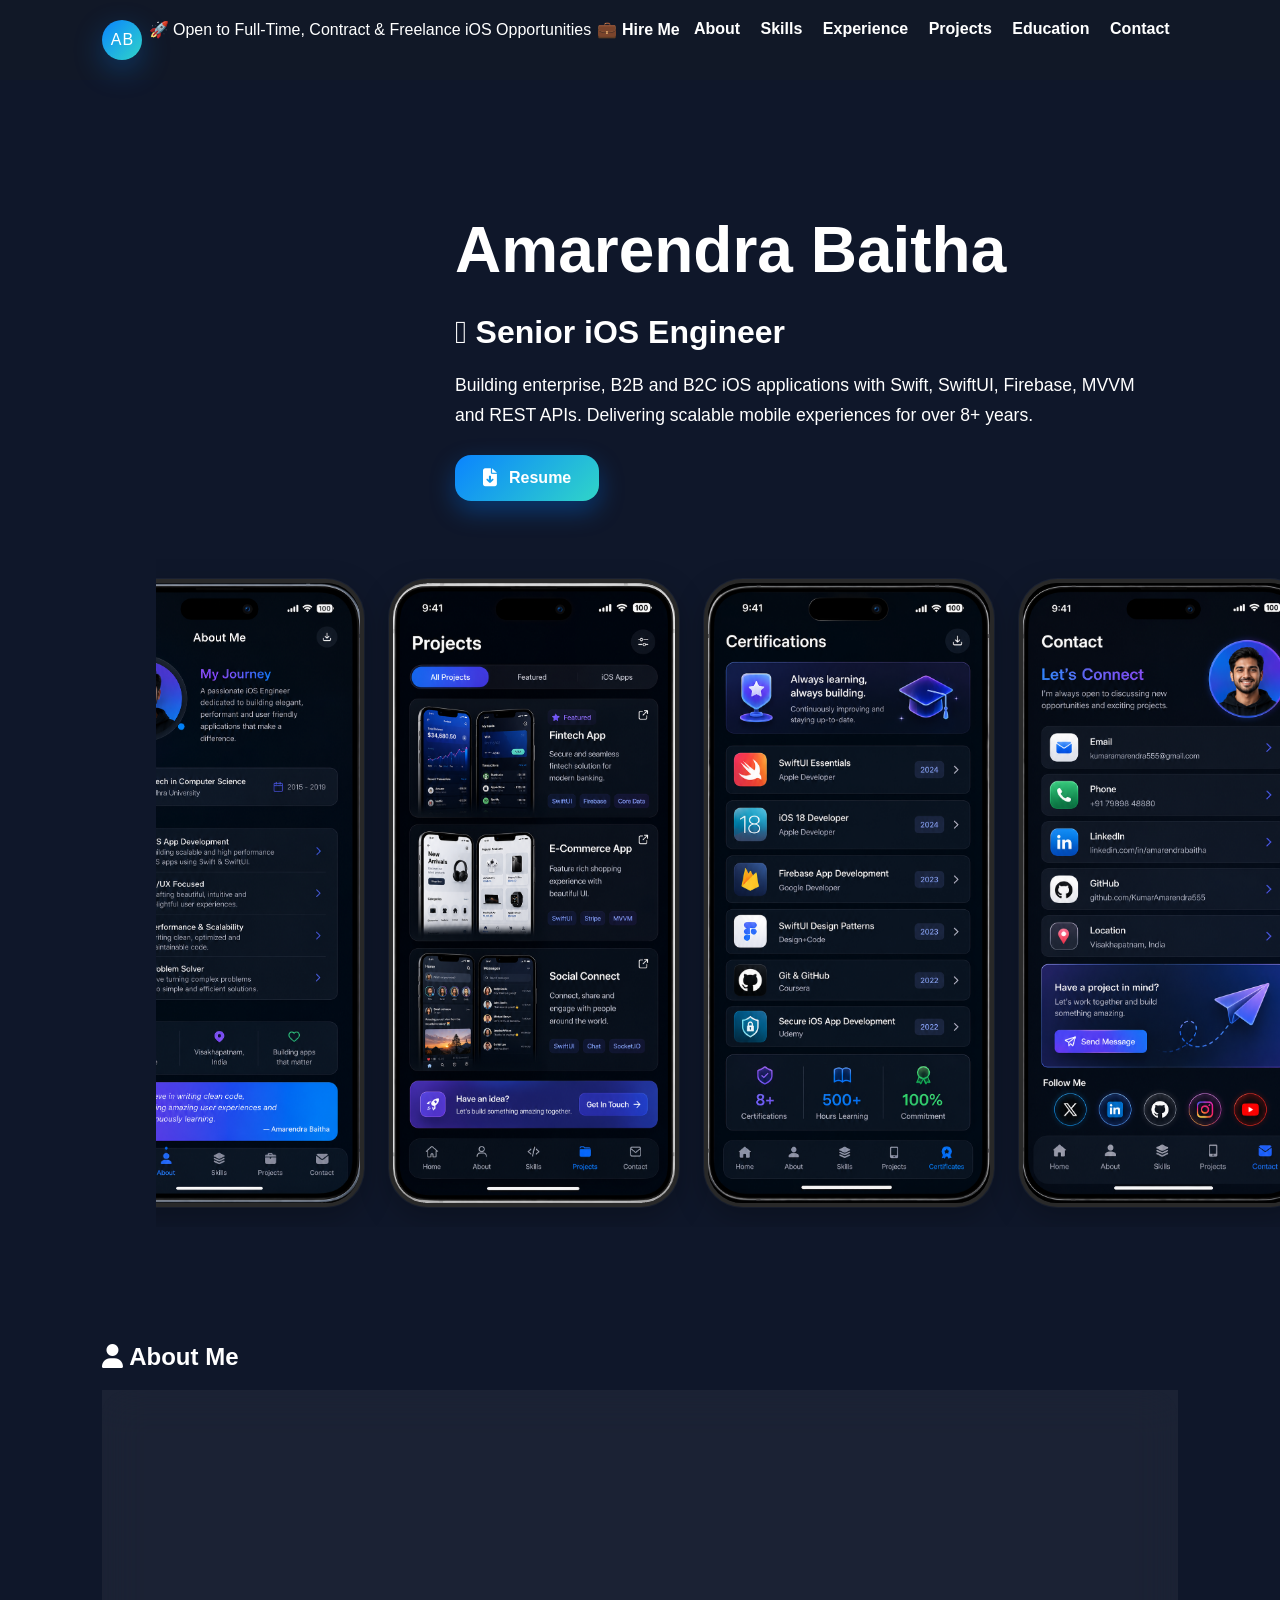
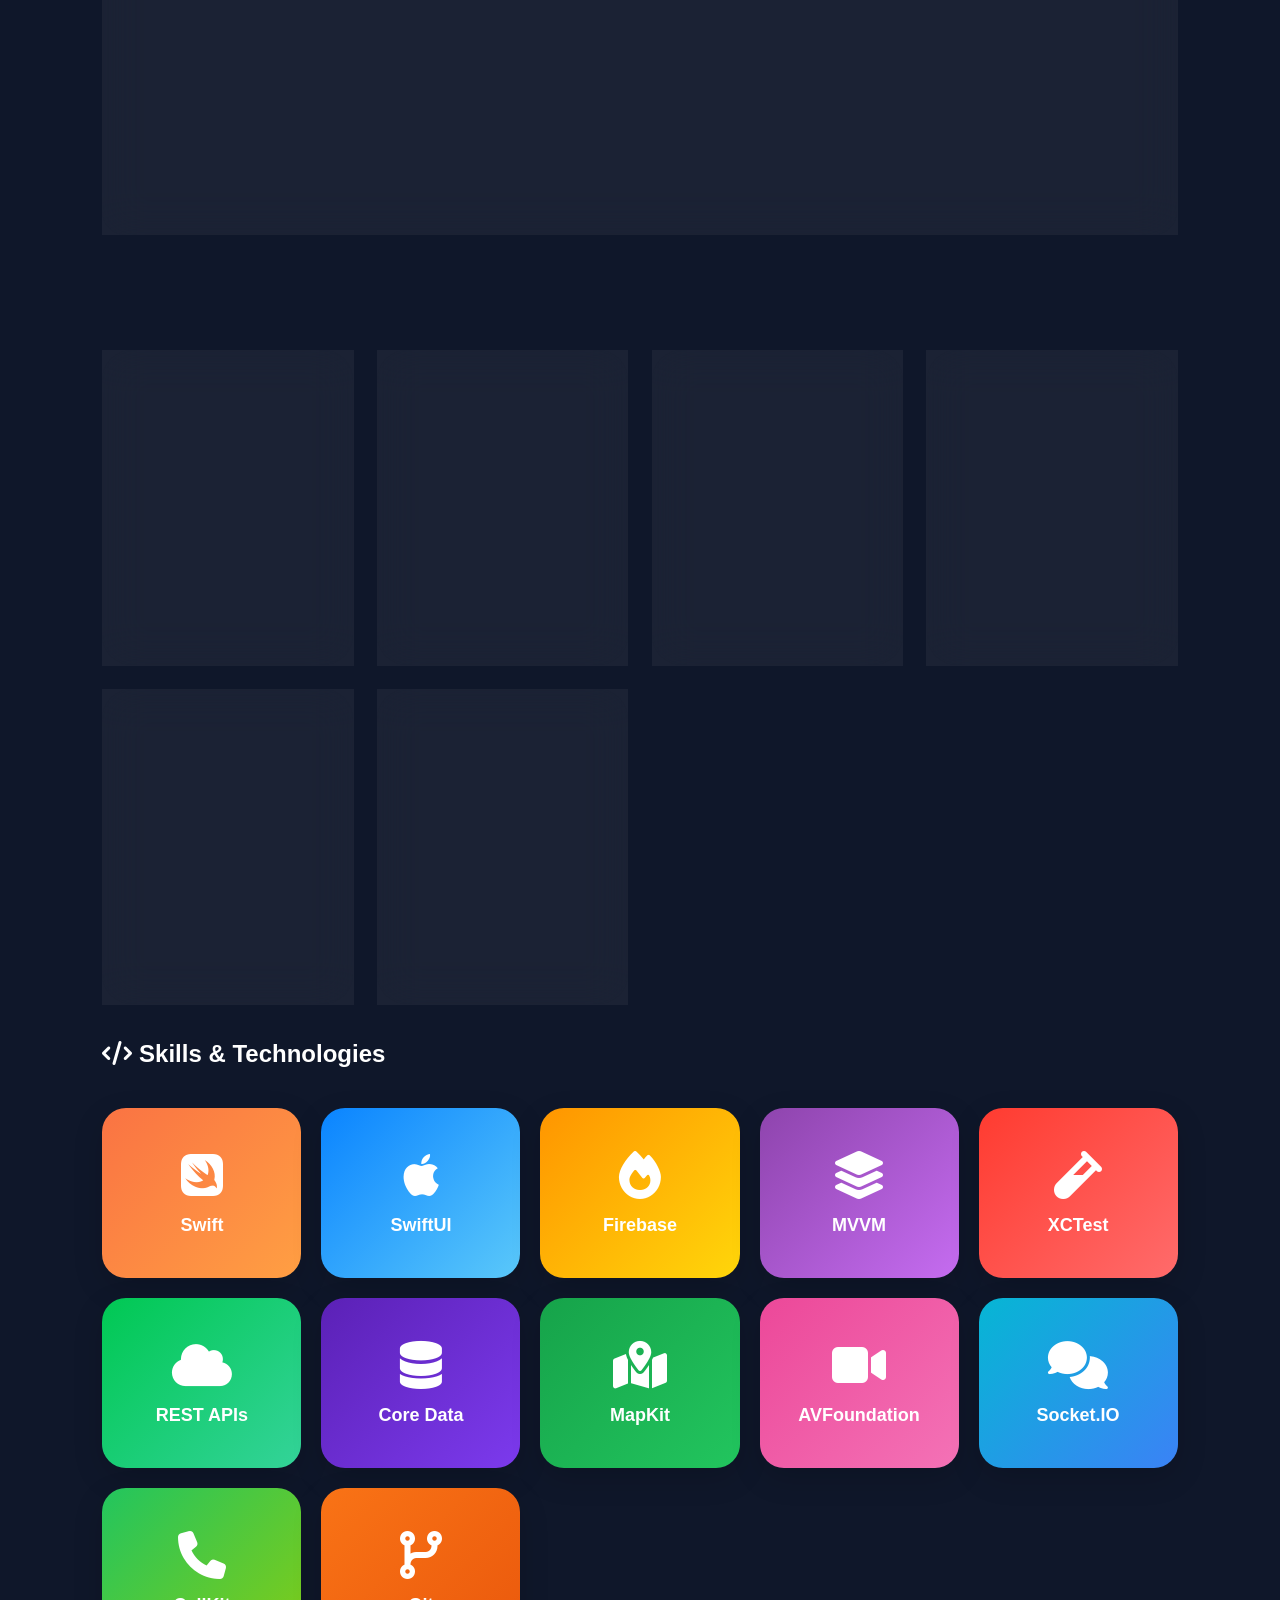
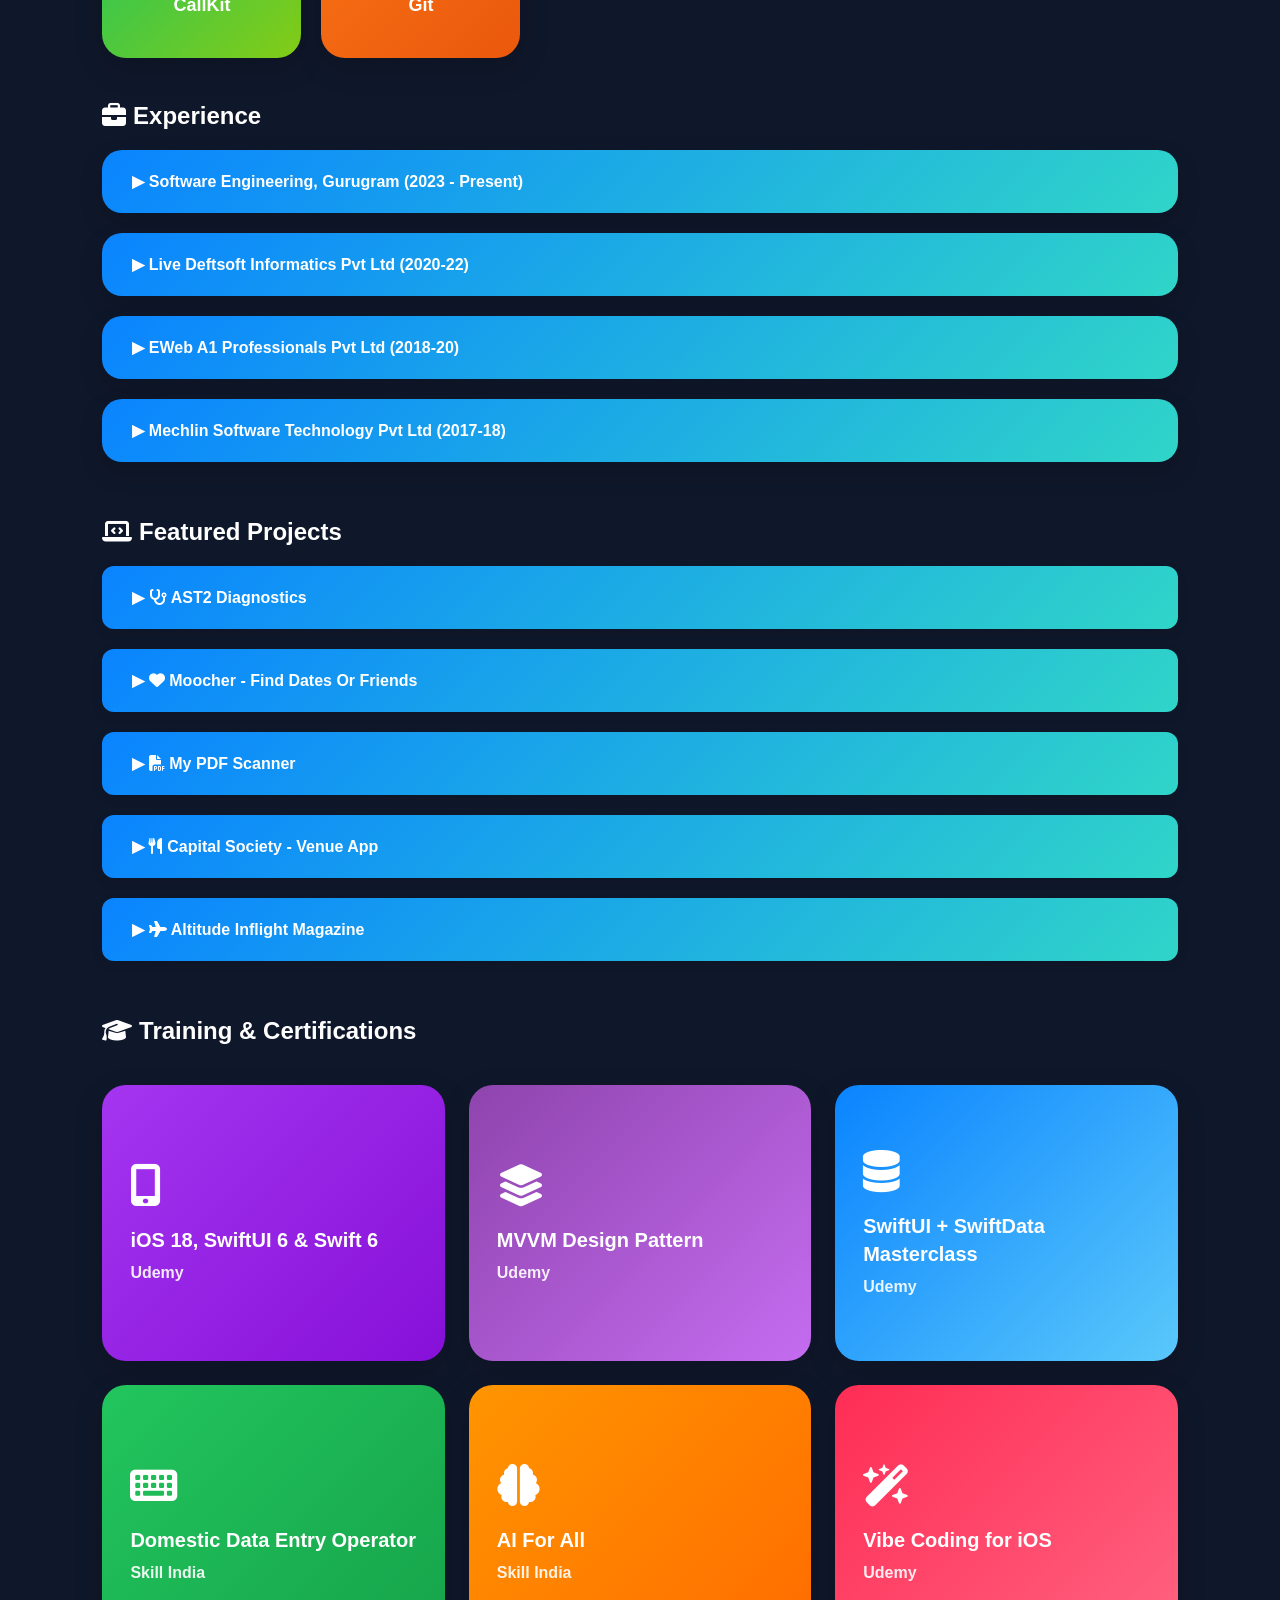
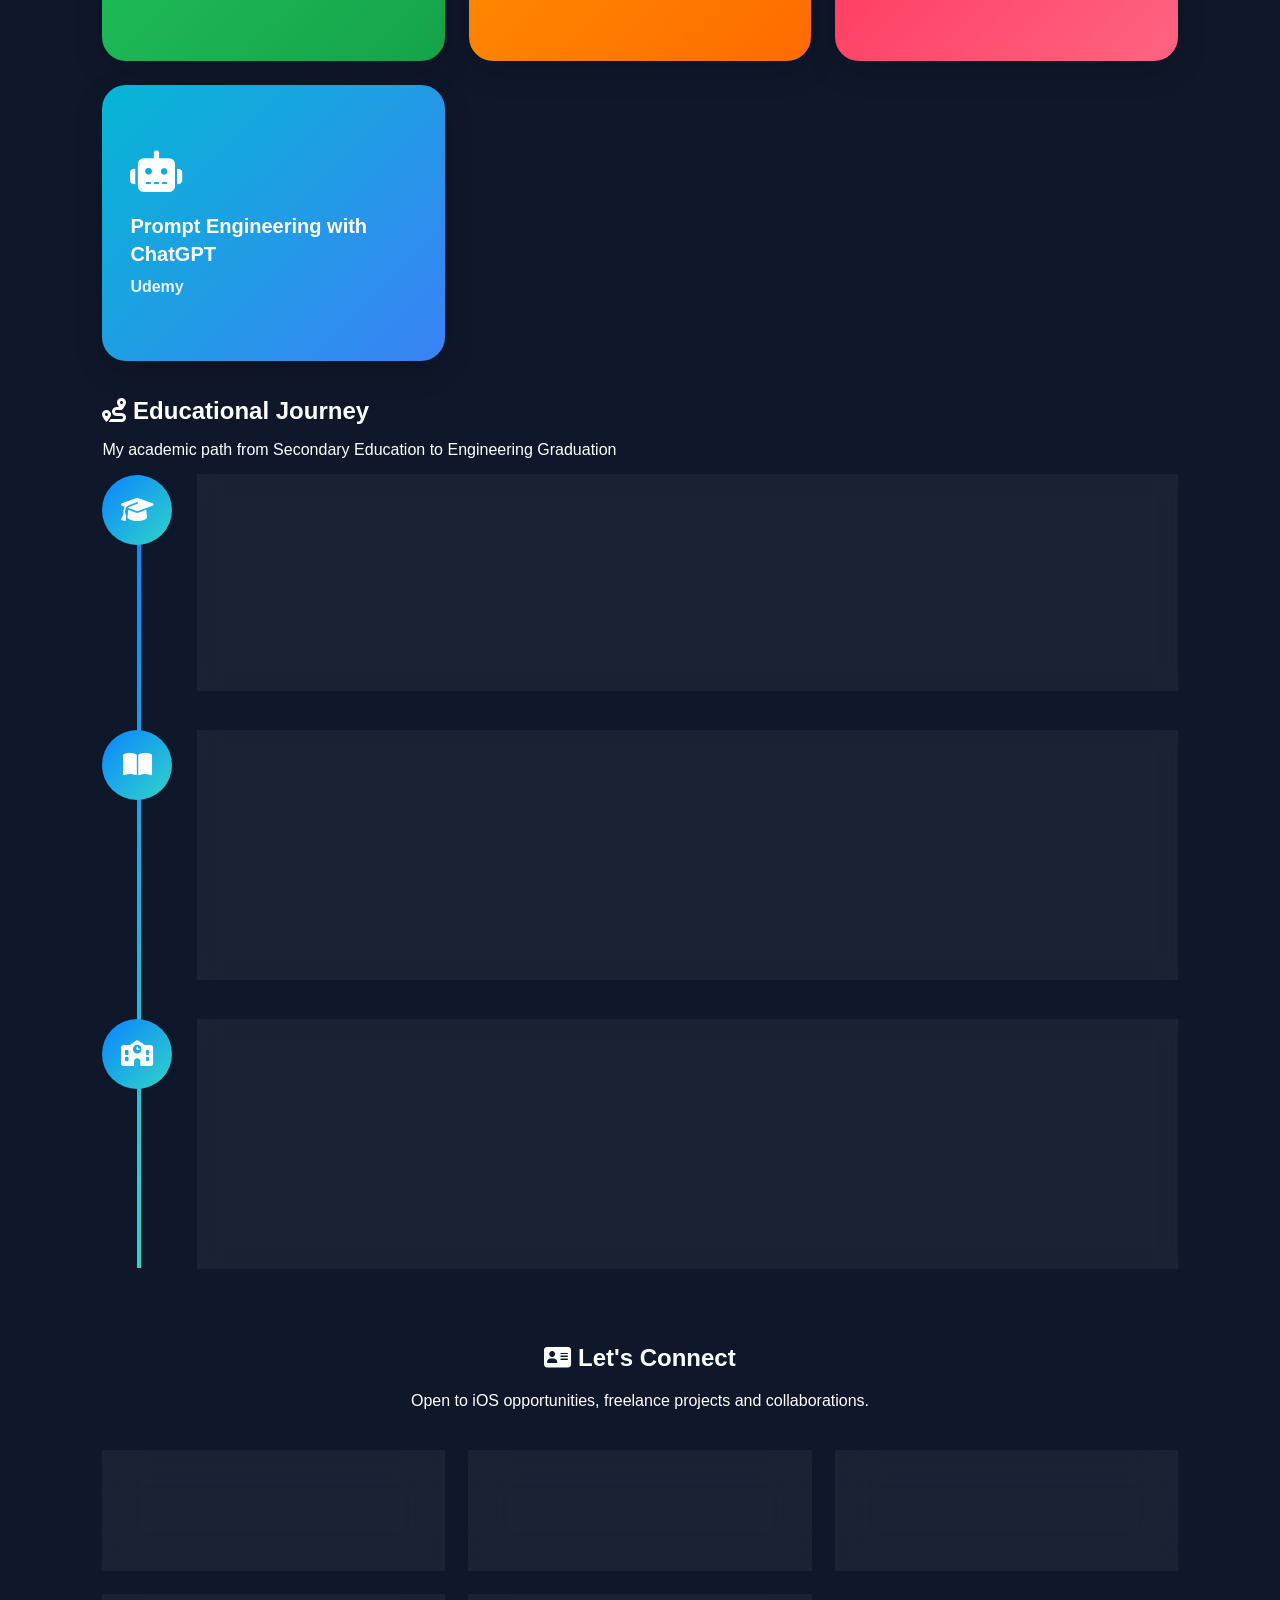
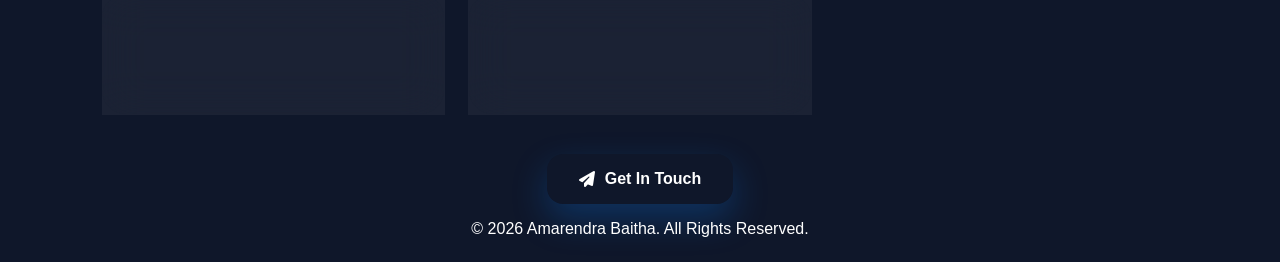
==== commit 45be8e6a: "Update index.html" ====
--- a/index.html
+++ b/index.html
@@ -2,7 +2,56 @@
 <html lang="en">
 
 <head>
+    <script type="application/ld+json">
+{
+  "@context": "https://schema.org",
+  "@type": "Person",
+  "name": "Amarendra Baitha",
+  "jobTitle": "Senior iOS Engineer",
+  "description": "Senior iOS Engineer with 8+ years experience in Swift, SwiftUI, Firebase and MVVM architecture.",
+  "url": "https://kumaramarendra555.github.io/Portfolio-Amarendra-Baitha-IOS/",
+  "image": "https://kumaramarendra555.github.io/Portfolio-Amarendra-Baitha-IOS/assets/images/profile.png",
+  "email": "kumaramarendra555@gmail.com",
+  "sameAs": [
+    "https://www.linkedin.com/in/amarendra-baitha-130431110/",
+    "https://github.com/kumaramarendra555",
+    "https://www.hackerrank.com/profile/AmarendraBaitha"
+  ],
+  "knowsAbout": ["Swift", "SwiftUI", "iOS Development", "Firebase", "MVVM", "REST APIs", "Core Data", "MapKit", "Socket.IO", "CallKit"],
+  "worksFor": {
+    "@type": "Organization",
+    "name": "Software Engineering, Gurugram"
+  }
+}
+</script>
     <meta charset="UTF-8">
+    <!-- Primary SEO -->
+    <title>Amarendra Baitha | Senior iOS Engineer | SwiftUI & Swift Developer</title>
+    <meta name="description"
+        content="Senior iOS Engineer with 8+ years experience building enterprise iOS apps using Swift, SwiftUI, Firebase & MVVM. Open to Full-Time, Contract & Freelance opportunities.">
+    <meta name="keywords"
+        content="iOS Developer, SwiftUI Developer, Swift Engineer, iOS Freelancer, Senior iOS Engineer, Mobile App Developer India, SwiftUI Expert, Firebase iOS, MVVM iOS">
+    <meta name="author" content="Amarendra Baitha">
+    <meta name="robots" content="index, follow">
+    <link rel="canonical" href="https://kumaramarendra555.github.io/Portfolio-Amarendra-Baitha-IOS/">
+
+    <!-- Open Graph (LinkedIn, Facebook previews) -->
+    <meta property="og:type" content="website">
+    <meta property="og:title" content="Amarendra Baitha | Senior iOS Engineer">
+    <meta property="og:description"
+        content="8+ years building enterprise iOS apps with Swift, SwiftUI & Firebase. Open to Full-Time, Contract & Freelance.">
+    <meta property="og:image"
+        content="https://kumaramarendra555.github.io/Portfolio-Amarendra-Baitha-IOS/assets/images/profile.png">
+    <meta property="og:url" content="https://kumaramarendra555.github.io/Portfolio-Amarendra-Baitha-IOS/">
+    <meta property="og:site_name" content="Amarendra Baitha Portfolio">
+
+    <!-- Twitter Card -->
+    <meta name="twitter:card" content="summary_large_image">
+    <meta name="twitter:title" content="Amarendra Baitha | Senior iOS Engineer">
+    <meta name="twitter:description"
+        content="8+ years building enterprise iOS apps with Swift & SwiftUI. Open to opportunities.">
+    <meta name="twitter:image"
+        content="https://kumaramarendra555.github.io/Portfolio-Amarendra-Baitha-IOS/assets/images/profile.png">
     <meta name="viewport" content="width=device-width, initial-scale=1.0">
     <title>Amarendra Baitha | Senior iOS Engineer</title>
     <meta name="description"
@@ -17,13 +66,12 @@
             <span>AB</span>
         </div>
         <div class="availability-banner">
-        <span class="status-dot"></span>
-        🚀 Open to Full-Time, Contract & Freelance iOS Opportunities
+            <span class="status-dot"></span>
+            🚀 Open to Full-Time, Contract & Freelance iOS Opportunities
         </div>
         <a href="mailto:kumaramarendra555@gmail.com" class="hire-me-btn">
             <span>💼</span> Hire Me
         </a>
-
         <nav>
             <a href="#about">About</a>
             <a href="#skills">Skills</a>
@@ -59,23 +107,28 @@
             <div class="iphone-gallery">
 
                 <div class="iphone-frame">
-                    <img src="assets/AppGallary/screen1.png" alt="Screen 1">
+                    <img src="assets/AppGallery/screen1.png"
+                        alt="Amarendra Baitha iOS App - SwiftUI Portfolio Screen 1">
                 </div>
 
                 <div class="iphone-frame">
-                    <img src="assets/AppGallary/screen2.png" alt="Screen 2">
+                    <img src="assets/AppGallery/screen2.png"
+                        alt="IOS Social App - iOS Swift Development by Amarendra Baitha Screen 2">
                 </div>
 
                 <div class="iphone-frame">
-                    <img src="assets/AppGallary/screen3.png" alt="Screen 3">
+                    <img src="assets/AppGallery/screen3.png"
+                        alt="My PDF Scanner iOS App - Swift Firebase by Amarendra Baith Screen 3">
                 </div>
 
                 <div class="iphone-frame">
-                    <img src="assets/AppGallary/screen4.png" alt="Screen 4">
+                    <img src="assets/AppGallery/screen4.png"
+                        alt="Ipad, Iphone, MacOS App - Swift, SwiftUI, XCTest by Amarendra Baith Screen 4">
                 </div>
 
                 <div class="iphone-frame">
-                    <img src="assets/AppGallary/screen5.png" alt="Screen 5">
+                    <img src="assets/AppGallery/screen5.png" alt="Swift, SwiftUI, Firebase, MVVM and REST APIs.
+                    Delivering scalable mobile experiences by Amarendra Baith Screen 5">
                 </div>
 
             </div>
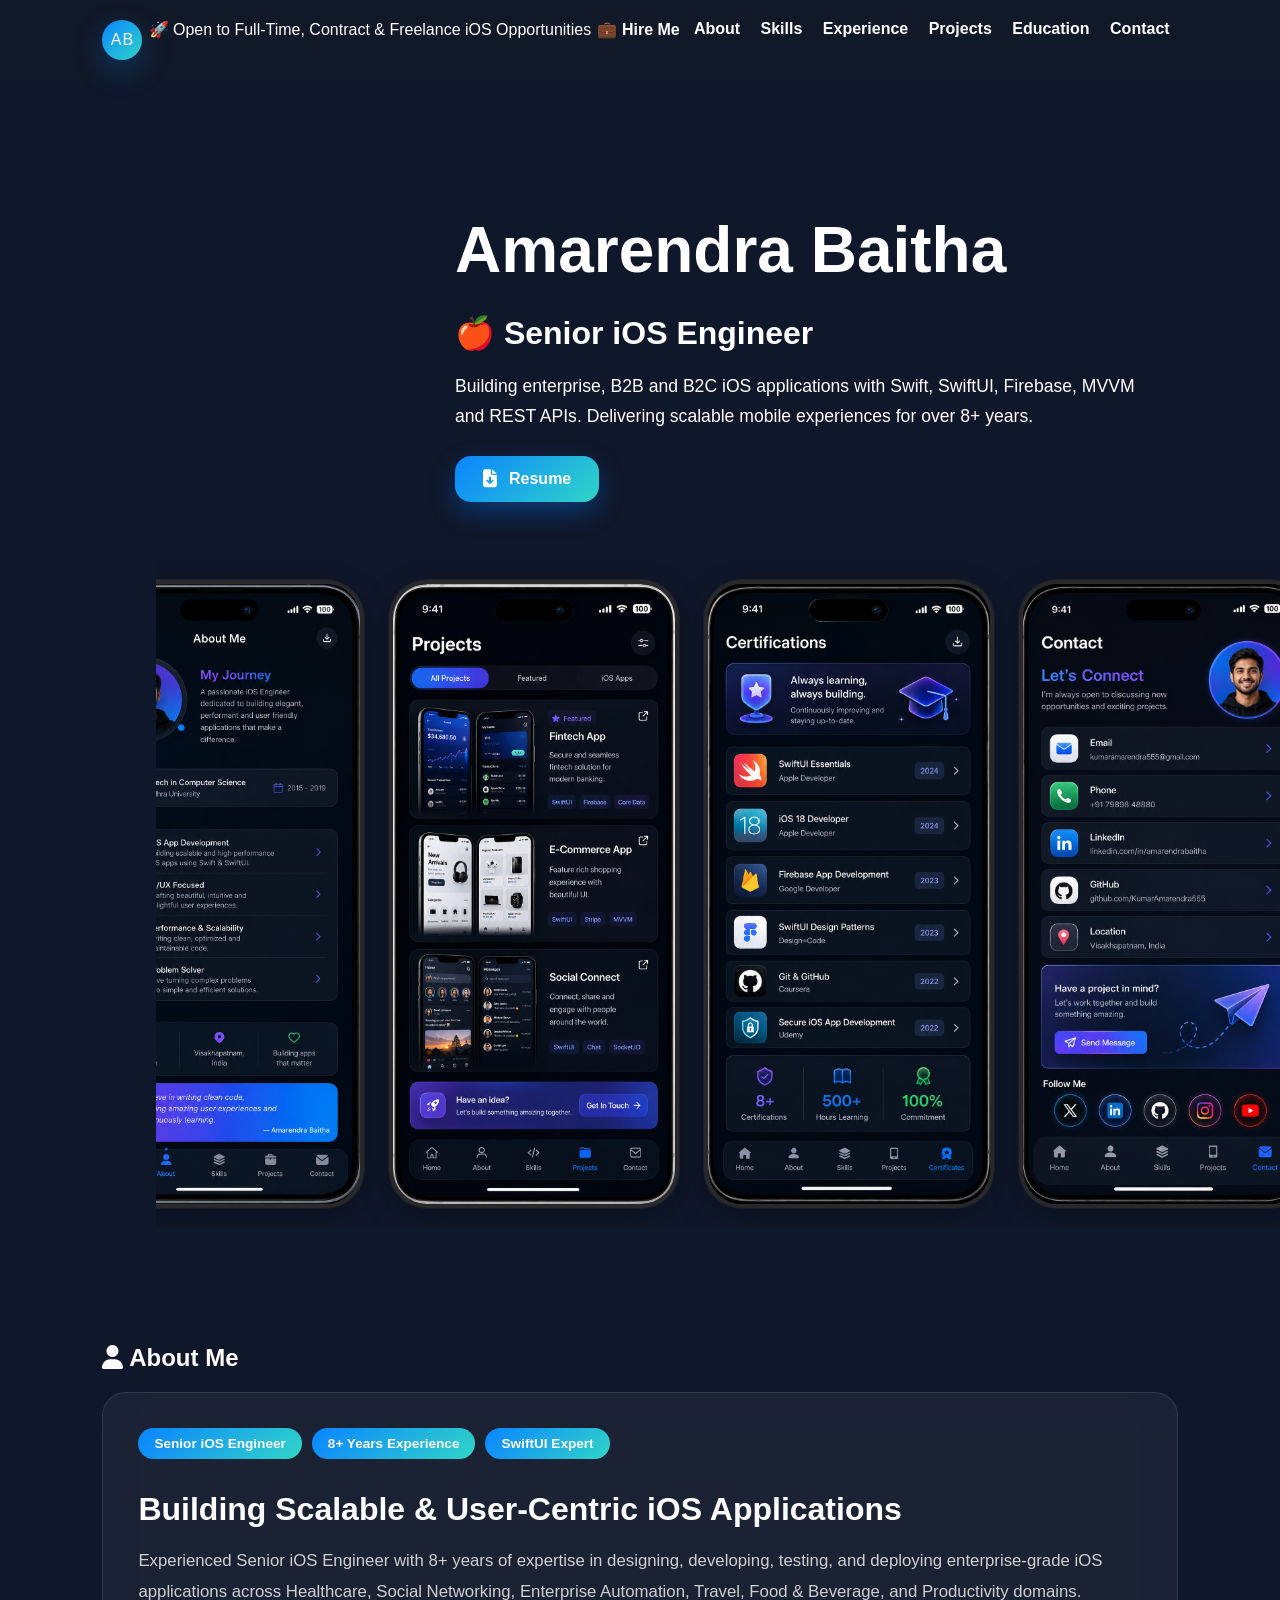
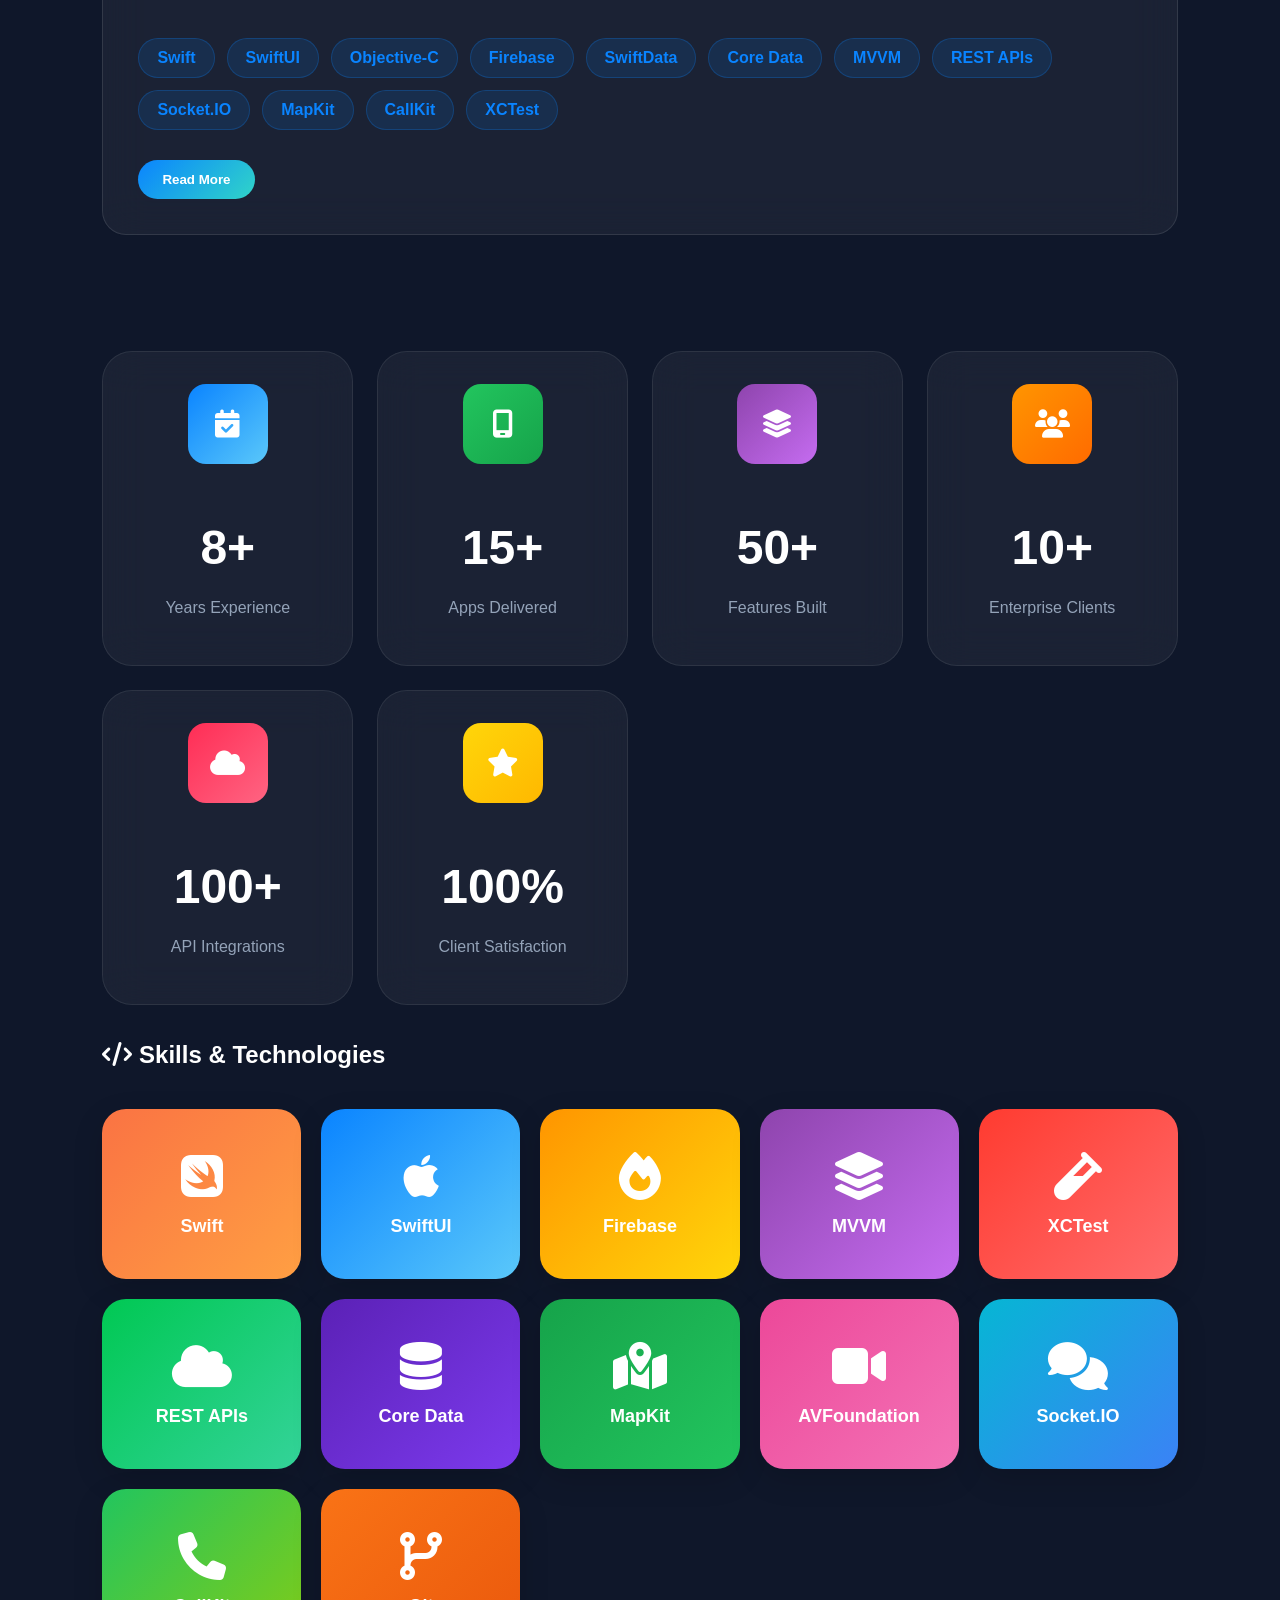
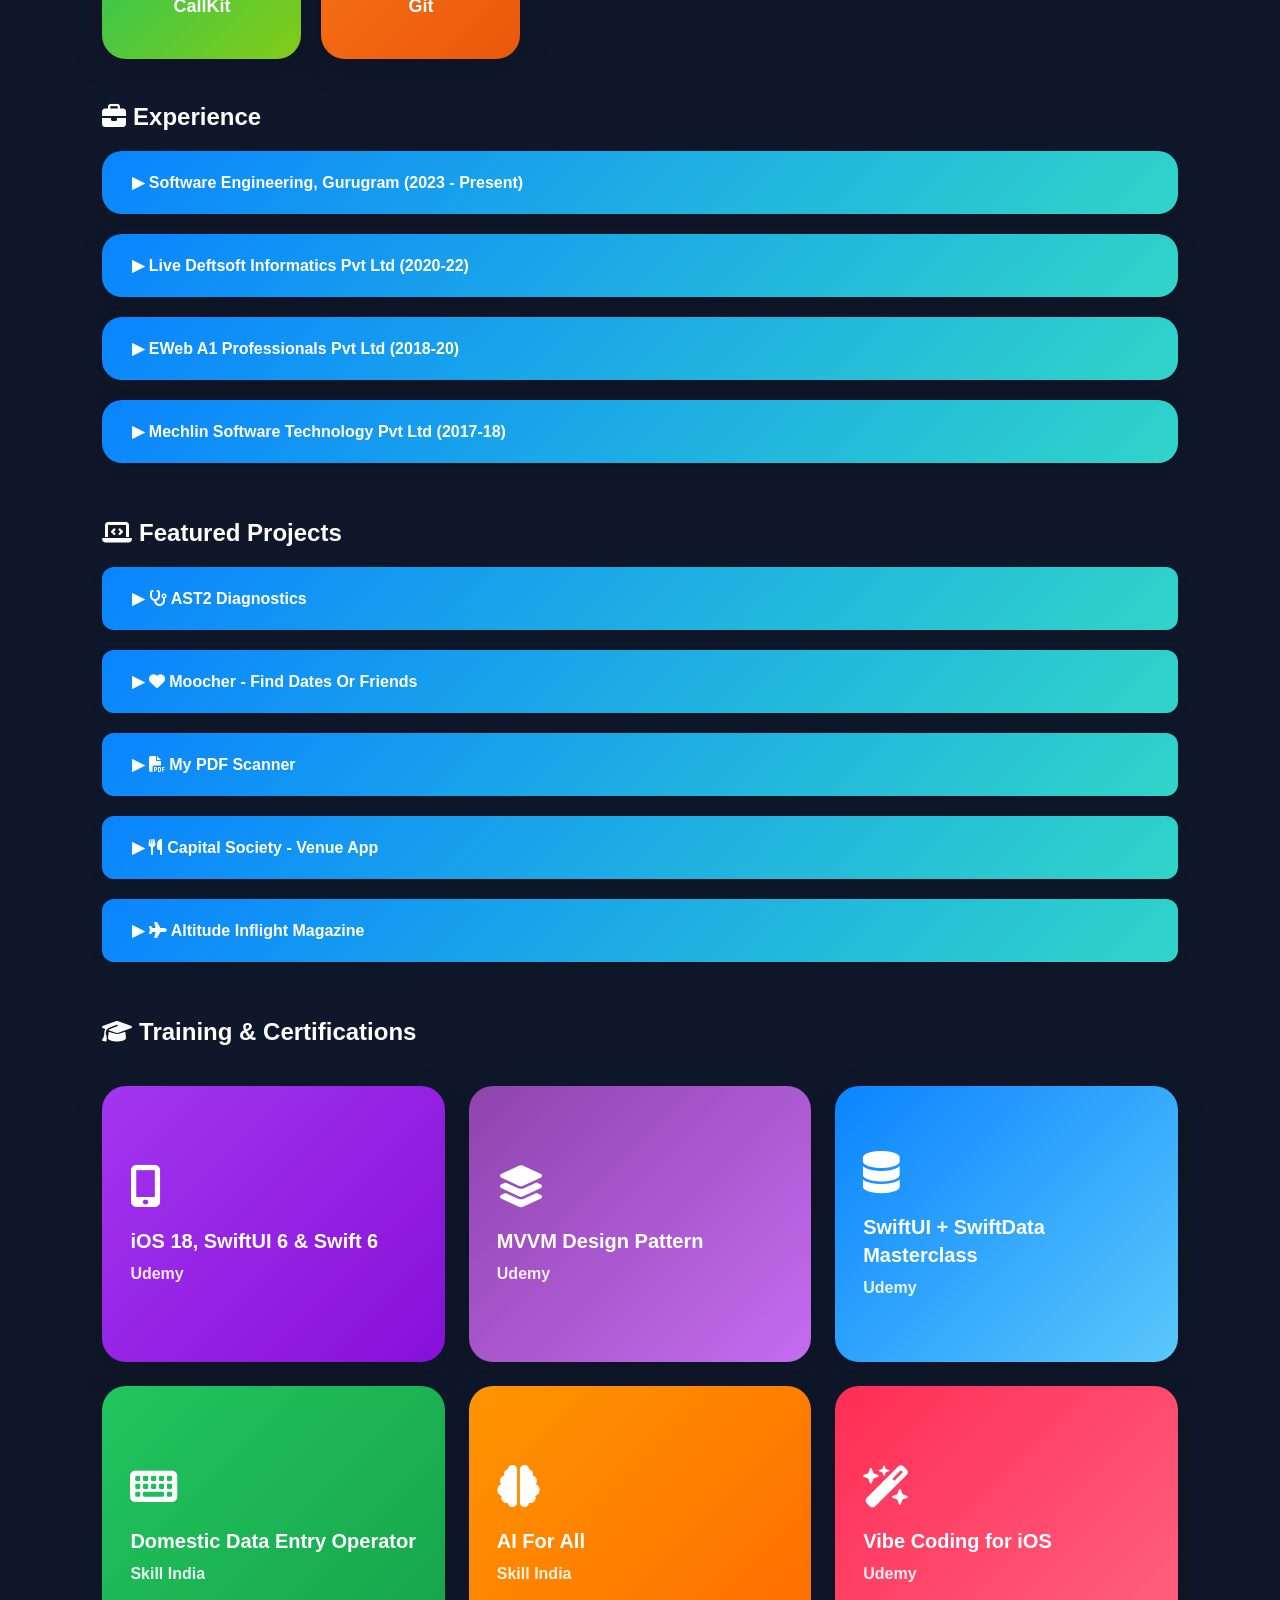
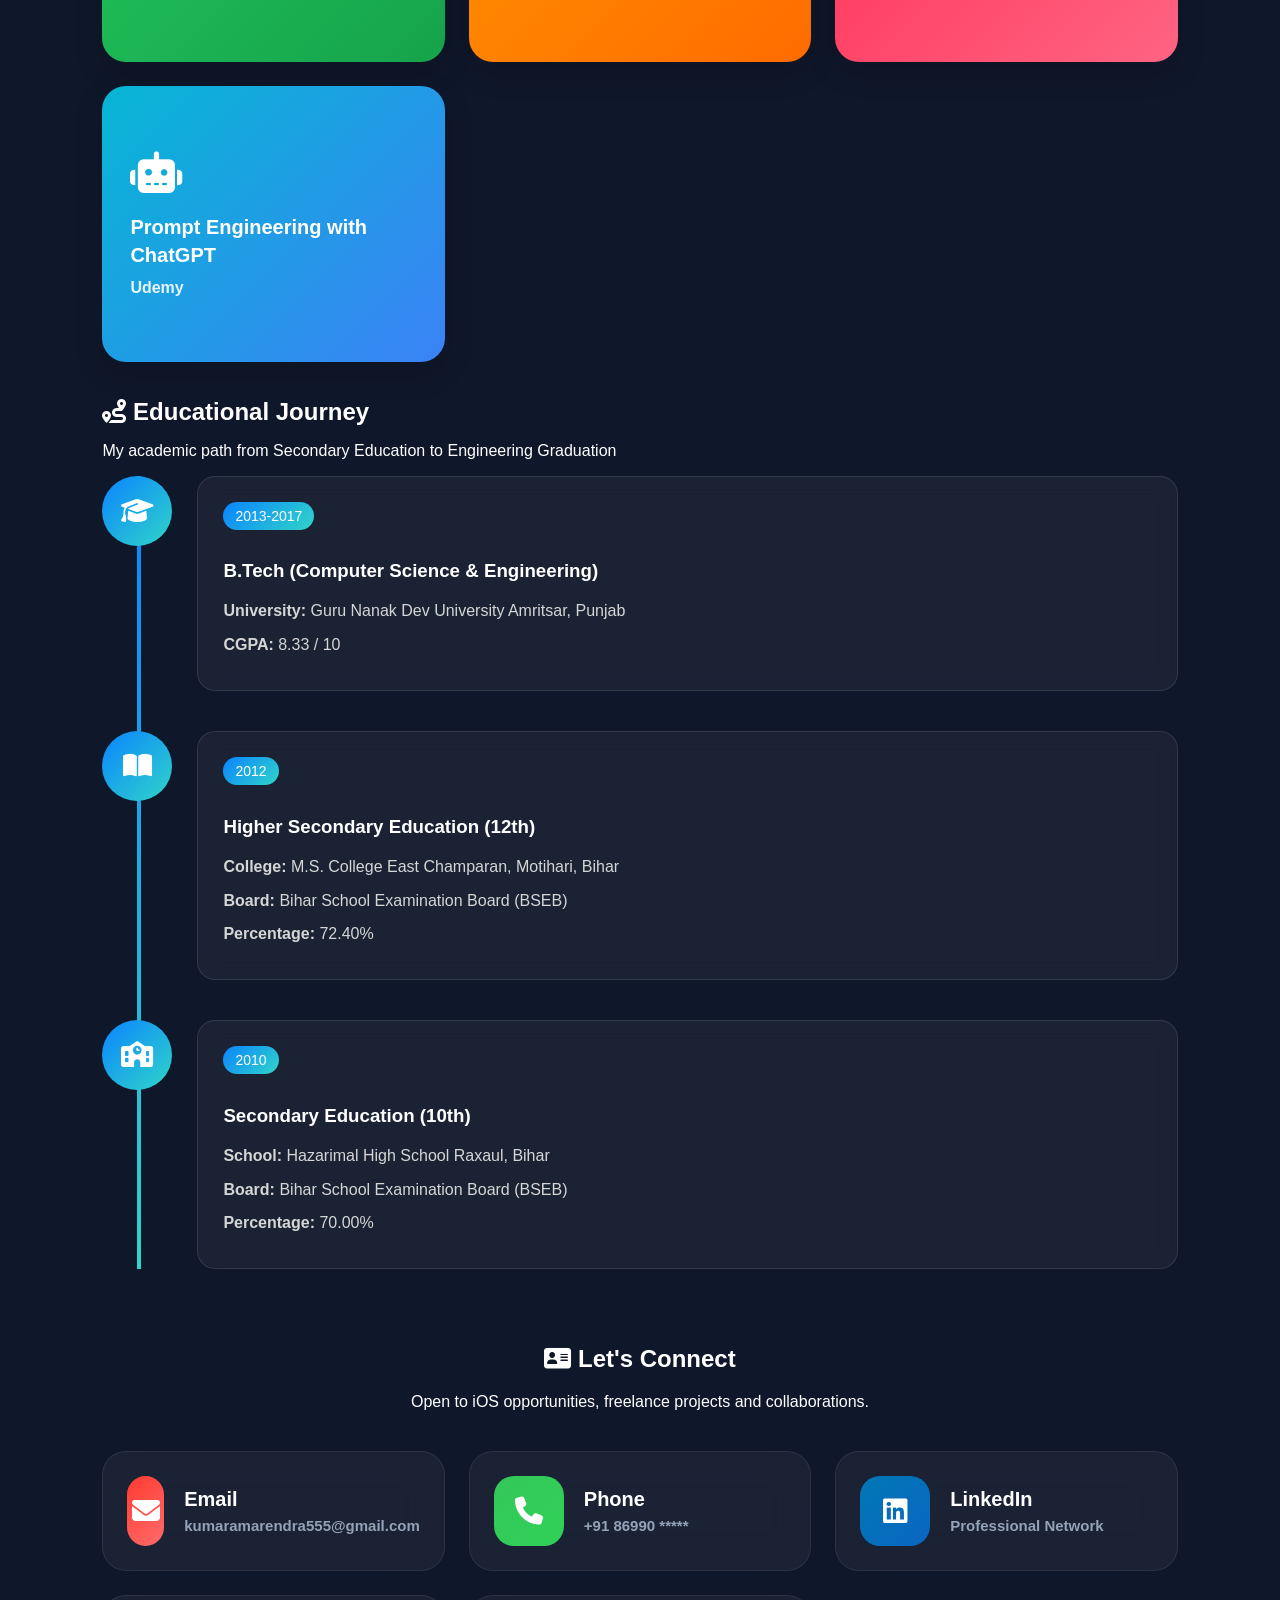
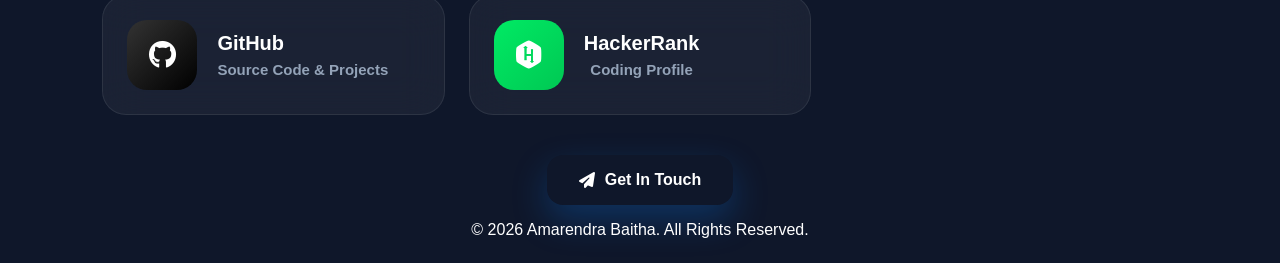
==== commit 21fcd755: "Update index.html" ====
--- a/index.html
+++ b/index.html
@@ -88,7 +88,7 @@
 
             <div class="hero-text">
                 <h1>Amarendra Baitha</h1>
-                <h2>  Senior iOS Engineer</h2>
+                <h2> 🍎 Senior iOS Engineer</h2>
 
                 <p>
                     Building enterprise, B2B and B2C iOS applications with
